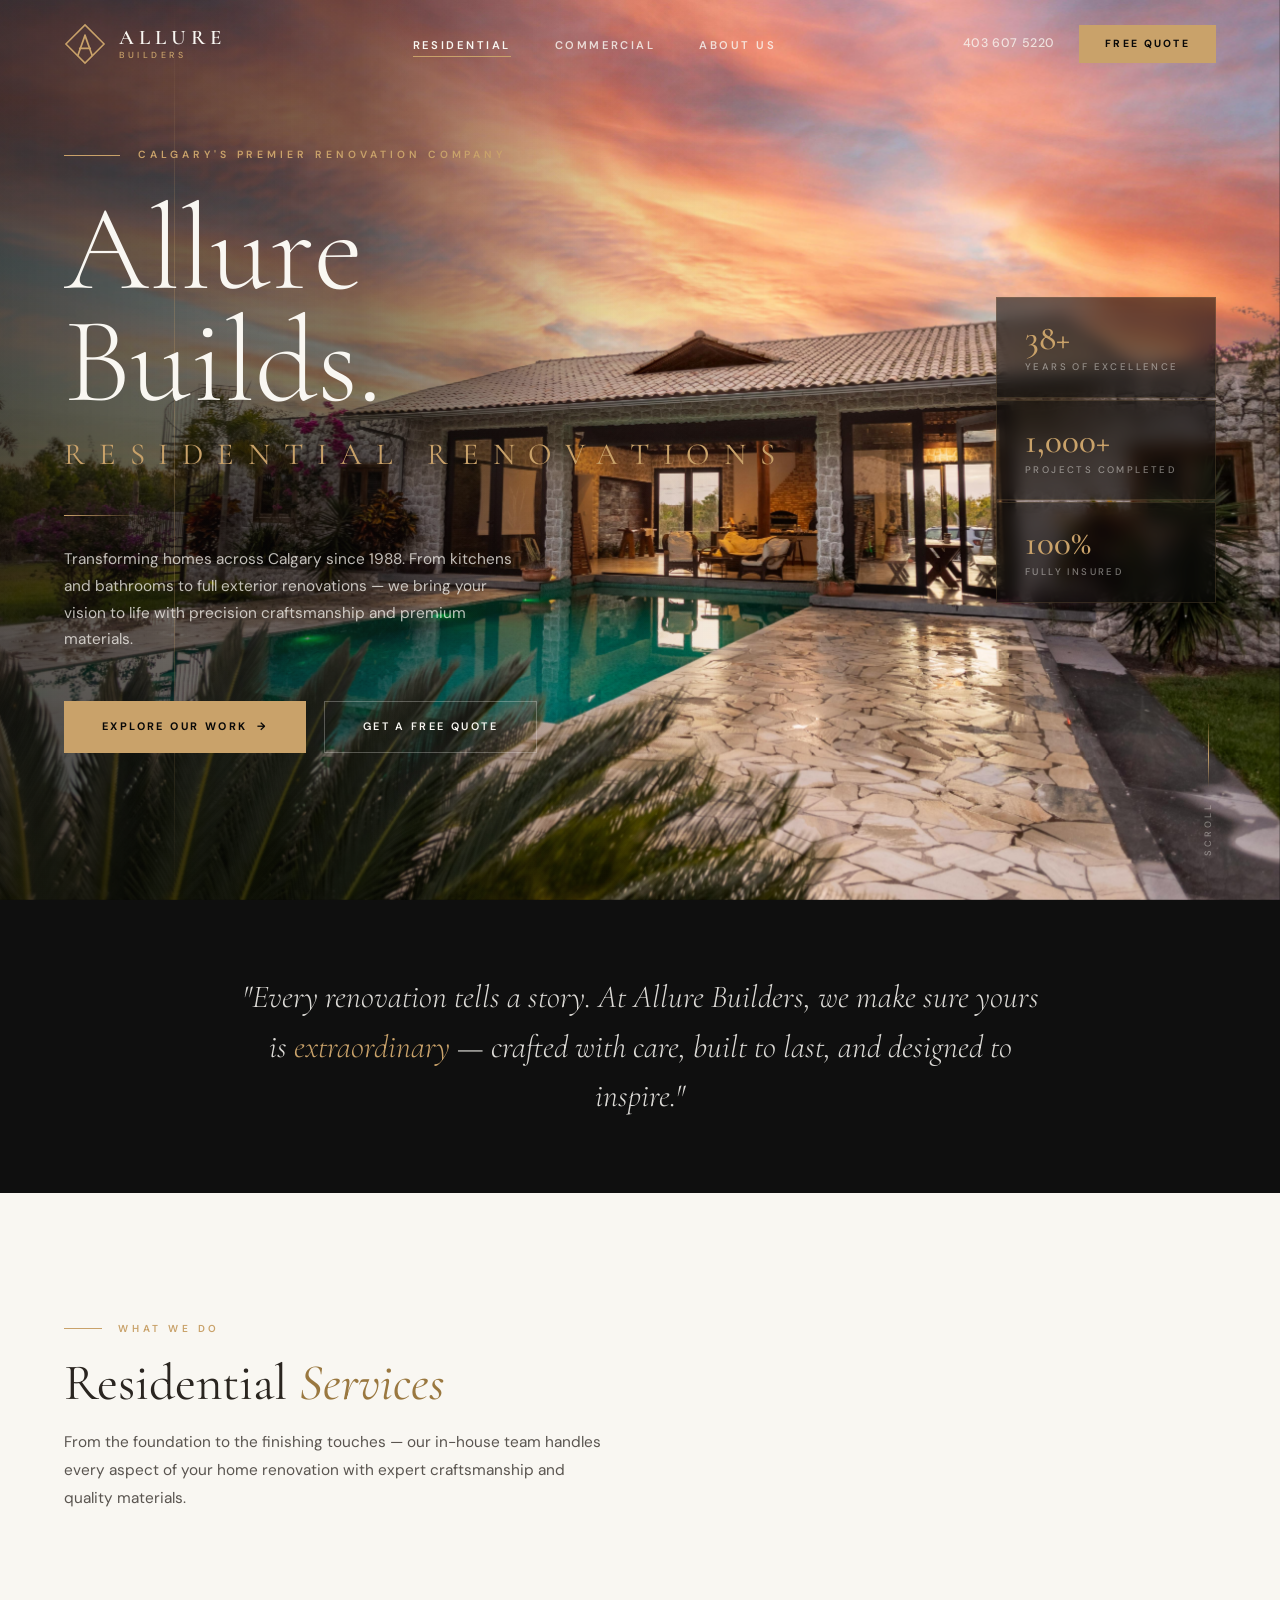
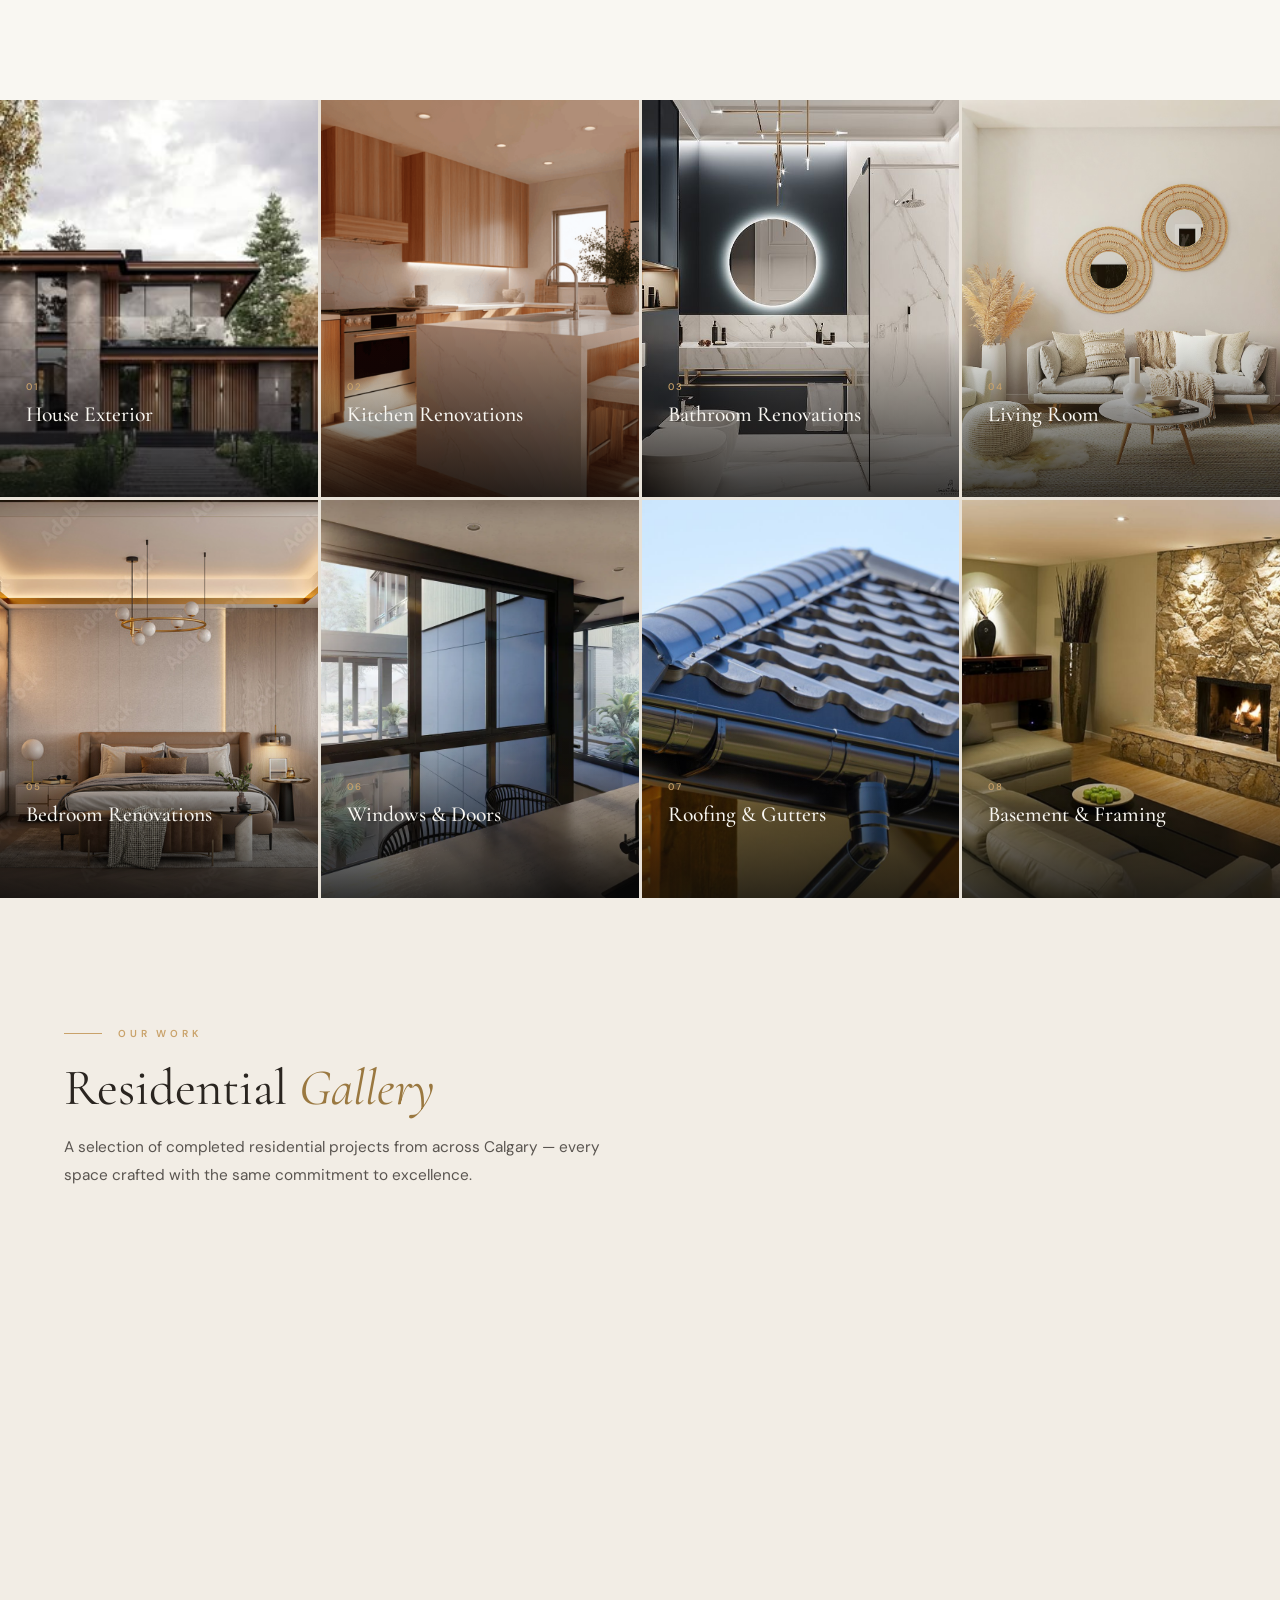
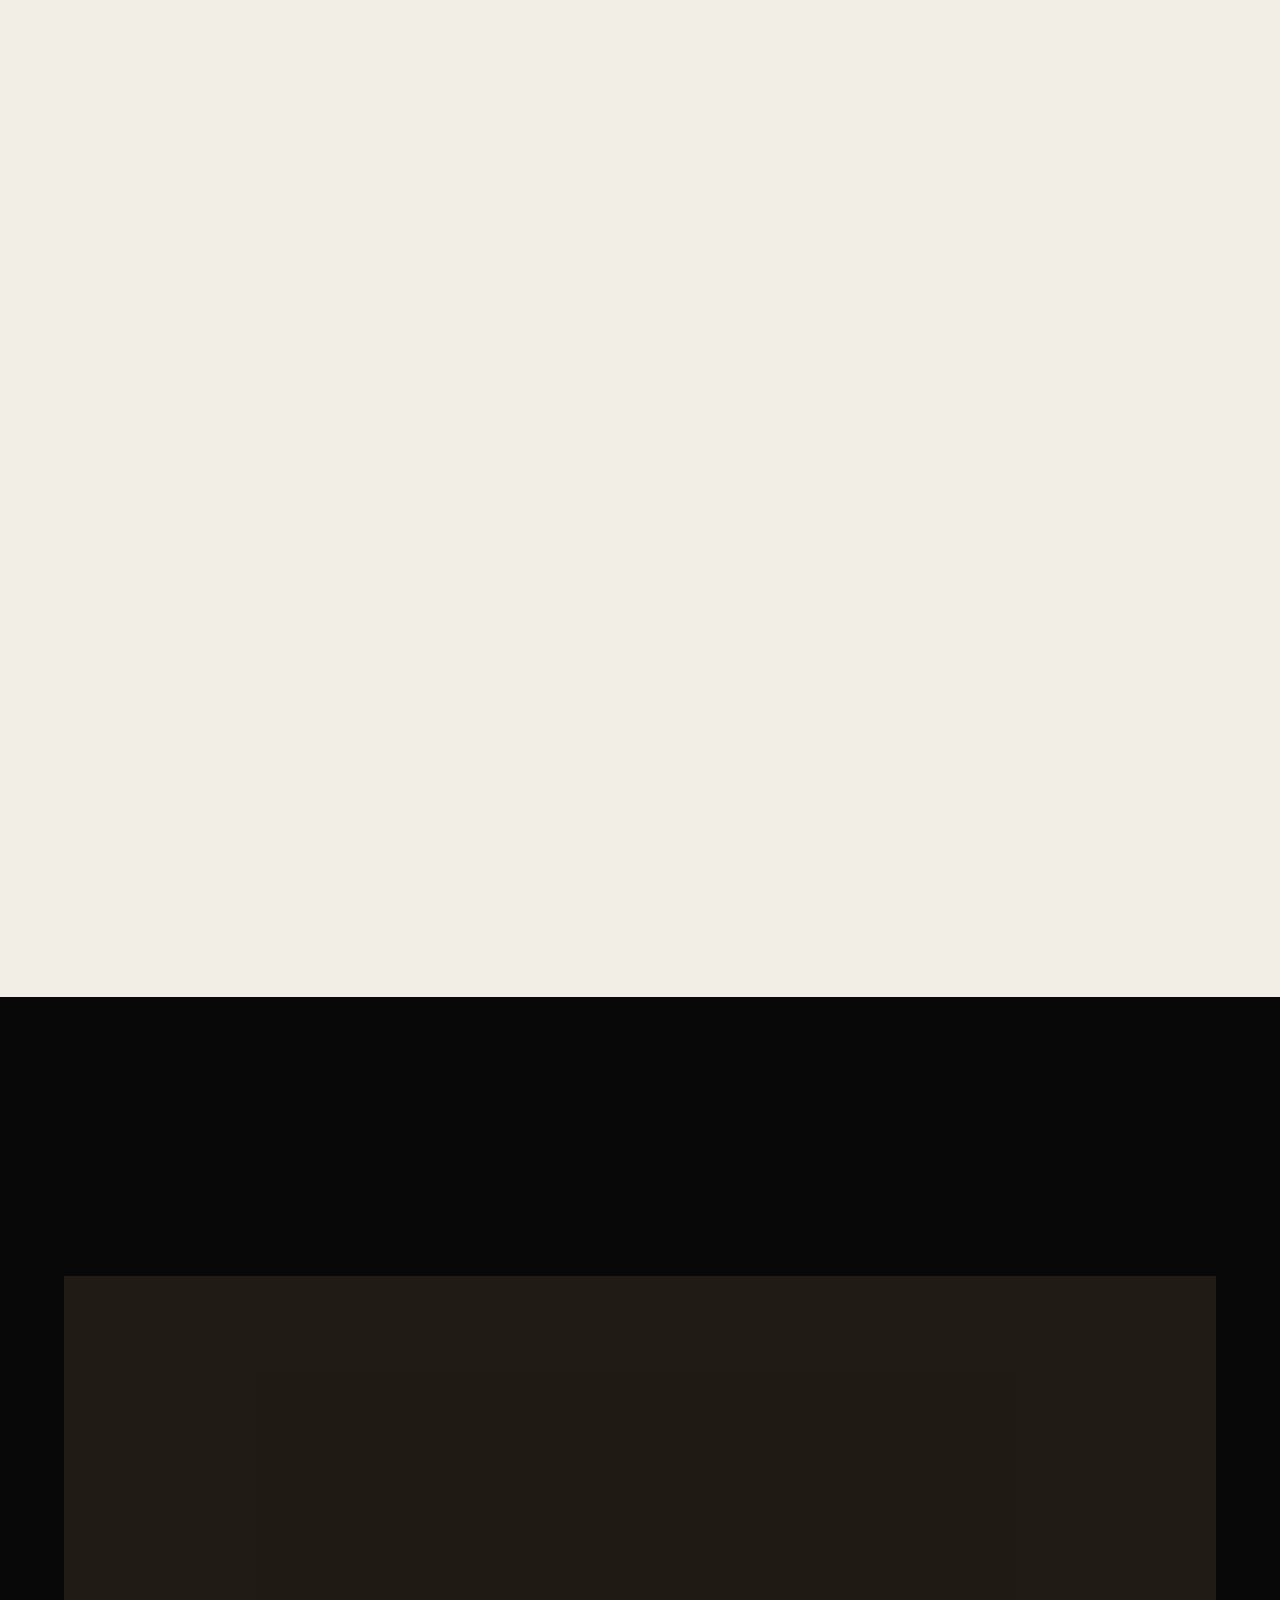
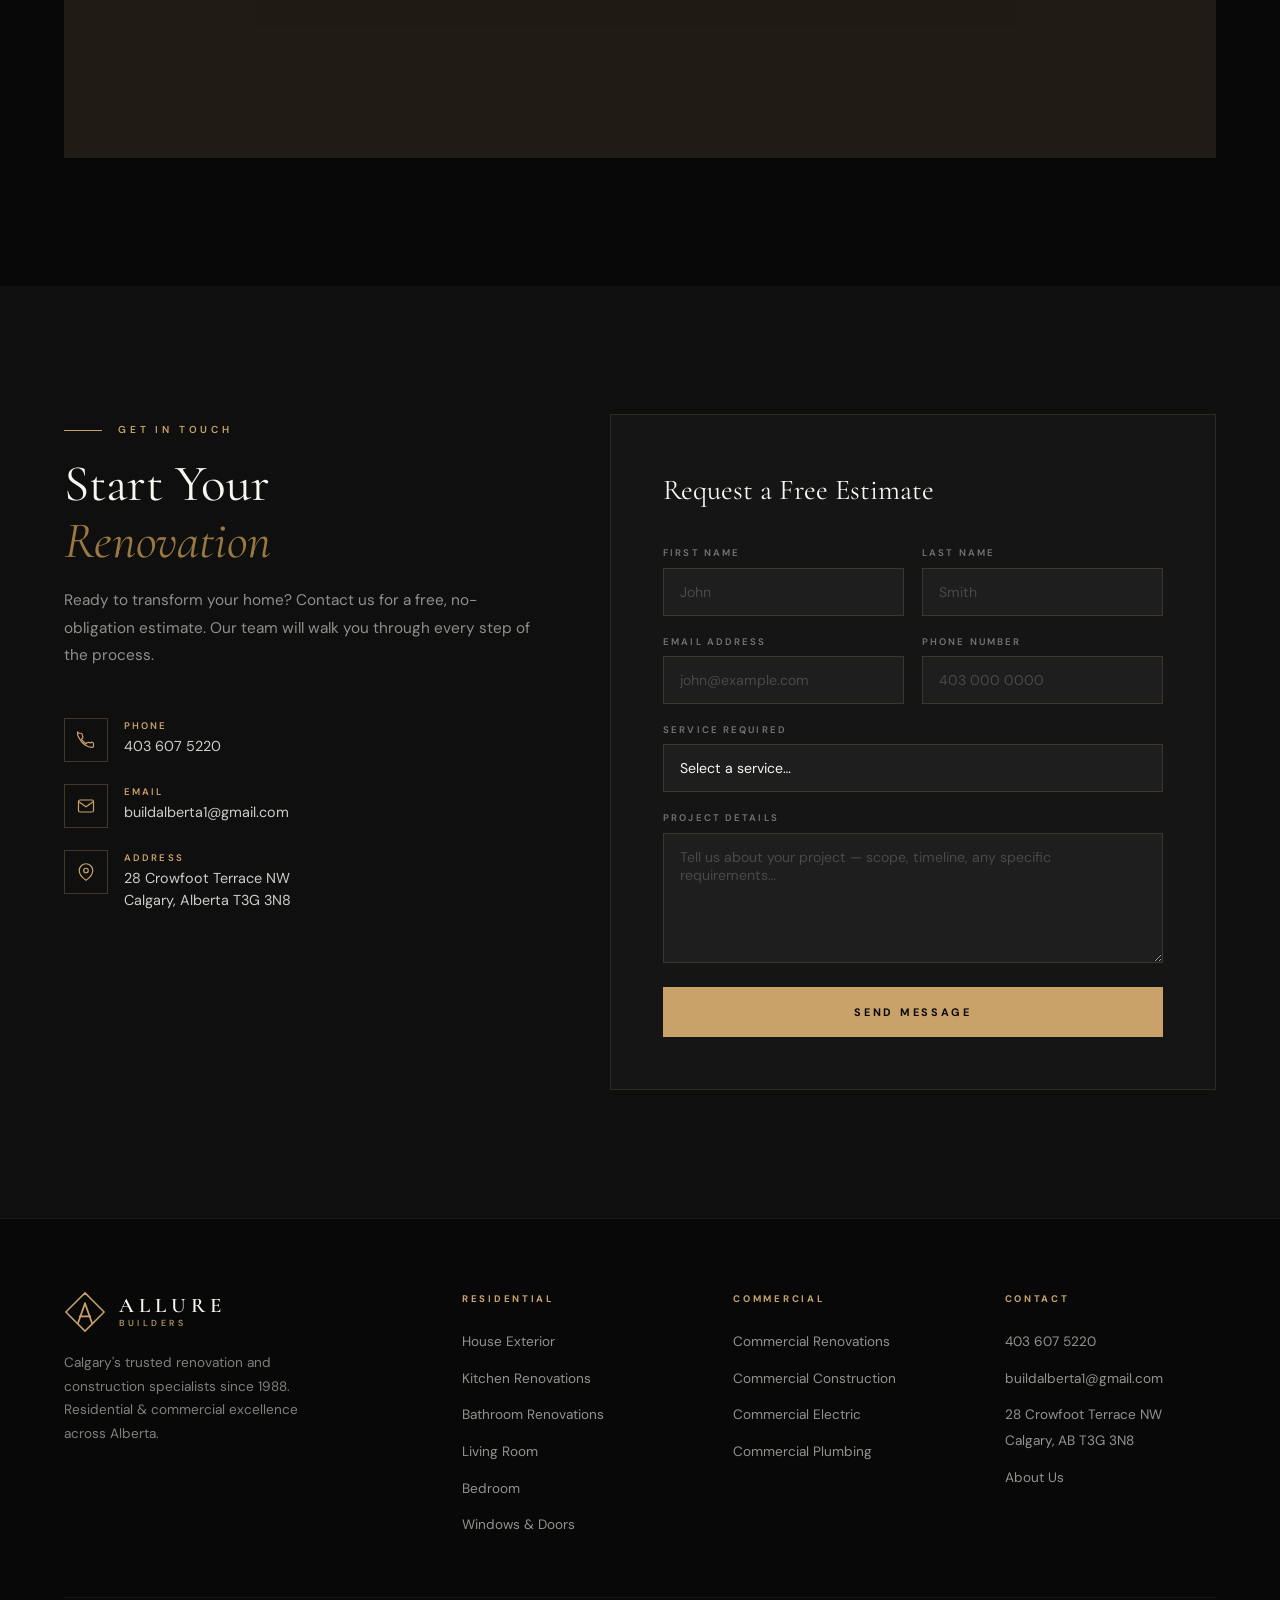
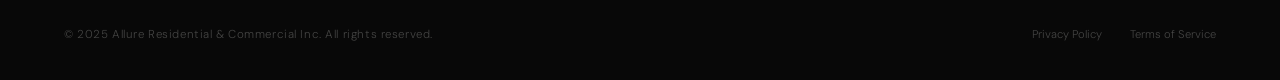
==== index.html @ 768bc6e3 "Initial commit: Allure Builders full website 3-page premium renovation website for Allure Residentia" ====
<!DOCTYPE html>
<html lang="en">
<head>
  <meta charset="UTF-8" />
  <meta name="viewport" content="width=device-width, initial-scale=1.0" />
  <title>Allure Builders | Residential Renovations Calgary</title>
  <meta name="description" content="Calgary's premier residential renovation company. Kitchen, bathroom, bedroom, living room, house exterior, windows, gutters and more. Serving Calgary since 1988." />
  <link rel="stylesheet" href="styles.css" />

  <!--
  ════════════════════════════════════════════════
  IMAGE NAMING GUIDE
  HERO:
    hero-residential.jpg  → residential hero background
  SERVICE CARDS:
    service-exterior.jpg      → House Exterior
    service-kitchen.jpg       → Kitchen Renovations
    service-bathroom.jpg      → Bathroom Renovations
    service-living-room.jpg   → Living Room
    service-bedroom.jpg       → Bedroom
    service-windows.jpg       → Windows & Doors
    service-gutters.jpg       → Roofing & Gutters
    service-basement.jpg      → Basement & Framing
  GALLERY (already in place):
    gallery-1.jpg … gallery-7.jpg
  ════════════════════════════════════════════════
  -->
</head>
<body>

<!-- ── NAVIGATION ─────────────────────────────────── -->
<nav class="nav" id="nav">
  <div class="nav-inner">
    <a href="index.html" class="logo">
      <svg class="logo-icon" viewBox="0 0 44 44" fill="none" xmlns="http://www.w3.org/2000/svg">
        <path d="M22 2L42 22L22 42L2 22Z" stroke="#c9a26a" stroke-width="1.6" fill="none"/>
        <path d="M22 13L29.5 34" stroke="#c9a26a" stroke-width="1.8" stroke-linecap="round" fill="none"/>
        <path d="M22 13L14.5 34" stroke="#c9a26a" stroke-width="1.8" stroke-linecap="round" fill="none"/>
        <path d="M16.5 26.5H27.5" stroke="#c9a26a" stroke-width="1.8" stroke-linecap="round" fill="none"/>
      </svg>
      <div class="logo-text">
        <span class="logo-name">ALLURE</span>
        <span class="logo-sub">Builders</span>
      </div>
    </a>

    <ul class="nav-links">
      <li><a href="index.html" class="active">Residential</a></li>
      <li><a href="commercial.html">Commercial</a></li>
      <li><a href="about.html">About Us</a></li>
    </ul>

    <div class="nav-right">
      <a href="tel:4036075220" class="nav-phone">403 607 5220</a>
      <a href="#contact" class="btn-nav">Free Quote</a>
    </div>

    <button class="nav-toggle" aria-label="Toggle menu">
      <span></span><span></span><span></span>
    </button>
  </div>
</nav>

<!-- Mobile Menu -->
<div class="mobile-menu">
  <a href="index.html">Residential</a>
  <a href="commercial.html">Commercial</a>
  <a href="about.html">About Us</a>
  <a href="#contact">Free Quote</a>
  <p class="mobile-menu-phone">403 607 5220</p>
</div>
<div class="mobile-overlay"></div>

<!-- ── HERO ───────────────────────────────────────── -->
<section class="hero">
  <div class="hero-bg" style="background-image: url('images/hero-residential.jpg');"></div>
  <div class="hero-overlay"></div>
  <div class="hero-line"></div>

  <div class="hero-content">
    <div class="hero-left">
      <div class="hero-eyebrow">
        <span>Calgary's Premier Renovation Company</span>
      </div>

      <h1 class="hero-title">
        <span class="line"><span>Allure</span></span>
        <span class="line"><span>Builds.</span></span>
      </h1>
      <span class="hero-title-builders">Residential Renovations</span>

      <div class="hero-divider"></div>

      <p class="hero-desc">
        Transforming homes across Calgary since 1988. From kitchens and bathrooms to full exterior renovations — we bring your vision to life with precision craftsmanship and premium materials.
      </p>

      <div class="hero-ctas">
        <a href="#services" class="btn-primary btn-arrow">Explore Our Work</a>
        <a href="#contact"  class="btn-ghost">Get a Free Quote</a>
      </div>
    </div>

    <div class="hero-feature">
      <div class="hero-feature-item">
        <div class="hero-feature-num">38+</div>
        <div class="hero-feature-label">Years of Excellence</div>
      </div>
      <div class="hero-feature-item">
        <div class="hero-feature-num">1,000+</div>
        <div class="hero-feature-label">Projects Completed</div>
      </div>
      <div class="hero-feature-item">
        <div class="hero-feature-num">100%</div>
        <div class="hero-feature-label">Fully Insured</div>
      </div>
    </div>
  </div>

  <div class="hero-scroll">
    <div class="scroll-line"></div>
    <span>Scroll</span>
  </div>
</section>

<!-- ── INTRO BANNER ───────────────────────────────── -->
<div class="intro-banner">
  <div class="intro-banner-inner reveal">
    <p>
      "Every renovation tells a story. At Allure Builders, we make sure yours is
      <span>extraordinary</span> — crafted with care, built to last, and designed to inspire."
    </p>
  </div>
</div>

<!-- ── RESIDENTIAL SERVICES ──────────────────────── -->
<section id="services">
  <div class="section-wrap">
    <div class="section-header reveal">
      <div class="section-eyebrow"><span>What We Do</span></div>
      <h2 class="section-title">Residential <em>Services</em></h2>
      <p class="section-subtitle">
        From the foundation to the finishing touches — our in-house team handles every aspect of your home renovation with expert craftsmanship and quality materials.
      </p>
    </div>
  </div>

  <div class="services-grid reveal">

    <!-- House Exterior -->
    <div class="service-card">
      <img src="images/service-exterior.jpg" alt="House Exterior Renovations Calgary" loading="lazy" />
      <div class="service-overlay"></div>
      <div class="service-info">
        <span class="service-num">01</span>
        <h3 class="service-name">House Exterior</h3>
        <p class="service-desc">Complete exterior transformations including facades, cladding, stonework, and architectural detailing that elevate curb appeal.</p>
        <span class="service-learn">Learn More</span>
      </div>
    </div>

    <!-- Kitchen -->
    <div class="service-card">
      <img src="images/service-kitchen.jpg" alt="Kitchen Renovations Calgary" loading="lazy" />
      <div class="service-overlay"></div>
      <div class="service-info">
        <span class="service-num">02</span>
        <h3 class="service-name">Kitchen Renovations</h3>
        <p class="service-desc">Bespoke kitchens featuring premium countertops, custom cabinetry, designer fixtures, and full plumbing and electrical integration.</p>
        <span class="service-learn">Learn More</span>
      </div>
    </div>

    <!-- Bathroom -->
    <div class="service-card">
      <img src="images/service-bathroom.jpg" alt="Bathroom Renovations Calgary" loading="lazy" />
      <div class="service-overlay"></div>
      <div class="service-info">
        <span class="service-num">03</span>
        <h3 class="service-name">Bathroom Renovations</h3>
        <p class="service-desc">Spa-inspired bathrooms with premium tile work, custom vanities, walk-in showers, freestanding tubs, and expert plumbing.</p>
        <span class="service-learn">Learn More</span>
      </div>
    </div>

    <!-- Living Room -->
    <div class="service-card">
      <img src="images/service-living-room.jpg" alt="Living Room Renovations Calgary" loading="lazy" />
      <div class="service-overlay"></div>
      <div class="service-info">
        <span class="service-num">04</span>
        <h3 class="service-name">Living Room</h3>
        <p class="service-desc">Statement living spaces with vaulted ceilings, feature walls, fireplaces, custom millwork, and refined interior finishes.</p>
        <span class="service-learn">Learn More</span>
      </div>
    </div>

    <!-- Bedroom -->
    <div class="service-card">
      <img src="images/service-bedroom.jpg" alt="Bedroom Renovations Calgary" loading="lazy" />
      <div class="service-overlay"></div>
      <div class="service-info">
        <span class="service-num">05</span>
        <h3 class="service-name">Bedroom Renovations</h3>
        <p class="service-desc">Serene bedroom retreats with custom built-ins, feature lighting, cove ceilings, and carefully curated interior design.</p>
        <span class="service-learn">Learn More</span>
      </div>
    </div>

    <!-- Windows & Doors -->
    <div class="service-card">
      <img src="images/service-windows.jpg" alt="Windows and Doors Installation Calgary" loading="lazy" />
      <div class="service-overlay"></div>
      <div class="service-info">
        <span class="service-num">06</span>
        <h3 class="service-name">Windows &amp; Doors</h3>
        <p class="service-desc">Premium window and door installation for energy efficiency, security, and architectural beauty — supply and install included.</p>
        <span class="service-learn">Learn More</span>
      </div>
    </div>

    <!-- Gutters & Roofing -->
    <div class="service-card">
      <img src="images/service-gutters.jpg" alt="Gutters and Roofing Calgary" loading="lazy" />
      <div class="service-overlay"></div>
      <div class="service-info">
        <span class="service-num">07</span>
        <h3 class="service-name">Roofing &amp; Gutters</h3>
        <p class="service-desc">Full roofing systems, custom eavestroughs, and gutter installation that protect your home through Calgary's toughest seasons.</p>
        <span class="service-learn">Learn More</span>
      </div>
    </div>

    <!-- Basement & Construction -->
    <div class="service-card">
      <img src="images/service-basement.jpg" alt="Basement and Construction Calgary" loading="lazy" />
      <div class="service-overlay"></div>
      <div class="service-info">
        <span class="service-num">08</span>
        <h3 class="service-name">Basement &amp; Framing</h3>
        <p class="service-desc">Basement developments, structural remodels, and framing work carried out by experienced tradespeople with full permits and inspections.</p>
        <span class="service-learn">Learn More</span>
      </div>
    </div>

  </div>
</section>

<!-- ── GALLERY ─────────────────────────────────────── -->
<section class="gallery-section" id="gallery">
  <div class="section-wrap">
    <div class="section-header reveal">
      <div class="section-eyebrow"><span>Our Work</span></div>
      <h2 class="section-title">Residential <em>Gallery</em></h2>
      <p class="section-subtitle">
        A selection of completed residential projects from across Calgary — every space crafted with the same commitment to excellence.
      </p>
    </div>
  </div>

  <div style="padding: 0 var(--pad-x) var(--section-pad);">
    <div class="gallery-grid reveal">
      <div class="gallery-item wide">
        <img src="images/gallery-1.jpg" alt="Residential Renovation Calgary" loading="lazy" />
        <div class="gallery-hover"><div class="gallery-zoom">+</div></div>
      </div>
      <div class="gallery-item">
        <img src="images/gallery-2.jpg" alt="Residential Renovation Calgary" loading="lazy" />
        <div class="gallery-hover"><div class="gallery-zoom">+</div></div>
      </div>
      <div class="gallery-item">
        <img src="images/gallery-3.jpg" alt="Residential Renovation Calgary" loading="lazy" />
        <div class="gallery-hover"><div class="gallery-zoom">+</div></div>
      </div>
      <div class="gallery-item">
        <img src="images/gallery-4.jpg" alt="Residential Renovation Calgary" loading="lazy" />
        <div class="gallery-hover"><div class="gallery-zoom">+</div></div>
      </div>
      <div class="gallery-item">
        <img src="images/gallery-5.jpg" alt="Residential Renovation Calgary" loading="lazy" />
        <div class="gallery-hover"><div class="gallery-zoom">+</div></div>
      </div>
      <div class="gallery-item wide">
        <img src="images/gallery-6.jpg" alt="Residential Renovation Calgary" loading="lazy" />
        <div class="gallery-hover"><div class="gallery-zoom">+</div></div>
      </div>
      <div class="gallery-item">
        <img src="images/gallery-7.jpg" alt="Residential Renovation Calgary" loading="lazy" />
        <div class="gallery-hover"><div class="gallery-zoom">+</div></div>
      </div>
    </div>
  </div>
</section>

<!-- ── REVIEWS ─────────────────────────────────────── -->
<section class="reviews-section">
  <div class="reviews-section-inner">
    <div class="section-header reveal" style="text-align:center; max-width:600px; margin:0 auto;">
      <div class="section-eyebrow" style="justify-content:center;"><span>Google Reviews</span></div>
      <h2 class="section-title section-title-white">What Our <em>Clients Say</em></h2>
    </div>
    <div class="reviews-grid">

      <div class="review-card reveal">
        <div class="review-stars">
          <span>★</span><span>★</span><span>★</span><span>★</span><span>★</span>
        </div>
        <p class="review-text">"This review is to express our sincere appreciation to Darren and his team for their exceptional professionalism and commitment during our legal basement renovation project. Darren's attention to detail and the quality of work produced were outstanding. They were thorough in addressing messy issues left by our previous contractor. We are extremely satisfied and look forward to working with them again."</p>
        <div class="review-footer">
          <div class="review-avatar">N</div>
          <div class="review-meta">
            <span class="review-name">Nomso Nnadi</span>
            <span class="review-source">Google Review</span>
          </div>
        </div>
      </div>

      <div class="review-card reveal reveal-delay-1">
        <div class="review-stars">
          <span>★</span><span>★</span><span>★</span><span>★</span><span>★</span>
        </div>
        <p class="review-text">"We recently got our home renovations done by Allure and they did a wonderful job. Our contact Darren was excellent at keeping us informed of the progress and he has great attention to detail. We have received tons of compliments on our renos. Would recommend Allure for high quality work."</p>
        <div class="review-footer">
          <div class="review-avatar">B</div>
          <div class="review-meta">
            <span class="review-name">BVP Garage Doors Inc.</span>
            <span class="review-source">Google Review</span>
          </div>
        </div>
      </div>

      <div class="review-card reveal reveal-delay-2">
        <div class="review-stars">
          <span>★</span><span>★</span><span>★</span><span>★</span><span>★</span>
        </div>
        <p class="review-text">"We're so thrilled with the results that we can't wait to see what they do with our master bathroom! If you want a smooth renovation experience and breathtaking results, look no further than Allure!"</p>
        <div class="review-footer">
          <div class="review-avatar">W</div>
          <div class="review-meta">
            <span class="review-name">Warburton Terry</span>
            <span class="review-source">Google Review</span>
          </div>
        </div>
      </div>

    </div>
  </div>
</section>

<!-- ── CONTACT ─────────────────────────────────────── -->
<section class="contact-section" id="contact">
  <div class="contact-inner">
    <div class="contact-info reveal">
      <div class="section-eyebrow"><span>Get In Touch</span></div>
      <h2 class="section-title section-title-white">Start Your<br><em>Renovation</em></h2>
      <p class="section-subtitle section-subtitle-white">
        Ready to transform your home? Contact us for a free, no-obligation estimate. Our team will walk you through every step of the process.
      </p>
      <div class="contact-details">
        <div class="contact-detail">
          <div class="contact-icon">
            <svg width="18" height="18" viewBox="0 0 24 24" fill="none" stroke="currentColor" stroke-width="1.6"><path d="M22 16.92v3a2 2 0 01-2.18 2 19.79 19.79 0 01-8.63-3.07A19.5 19.5 0 013.07 9.81a19.79 19.79 0 01-3.07-8.67A2 2 0 012 3h3a2 2 0 012 1.72c.127.96.361 1.903.7 2.81a2 2 0 01-.45 2.11L6.09 10.91a16 16 0 006 6l1.27-1.27a2 2 0 012.11-.45c.907.339 1.85.573 2.81.7A2 2 0 0122 16.92z"/></svg>
          </div>
          <div class="contact-detail-text">
            <span class="contact-label">Phone</span>
            <span class="contact-value"><a href="tel:4036075220">403 607 5220</a></span>
          </div>
        </div>
        <div class="contact-detail">
          <div class="contact-icon">
            <svg width="18" height="18" viewBox="0 0 24 24" fill="none" stroke="currentColor" stroke-width="1.6"><path d="M4 4h16c1.1 0 2 .9 2 2v12c0 1.1-.9 2-2 2H4c-1.1 0-2-.9-2-2V6c0-1.1.9-2 2-2z"/><polyline points="22,6 12,13 2,6"/></svg>
          </div>
          <div class="contact-detail-text">
            <span class="contact-label">Email</span>
            <span class="contact-value"><a href="mailto:buildalberta1@gmail.com">buildalberta1@gmail.com</a></span>
          </div>
        </div>
        <div class="contact-detail">
          <div class="contact-icon">
            <svg width="18" height="18" viewBox="0 0 24 24" fill="none" stroke="currentColor" stroke-width="1.6"><path d="M21 10c0 7-9 13-9 13s-9-6-9-13a9 9 0 0118 0z"/><circle cx="12" cy="10" r="3"/></svg>
          </div>
          <div class="contact-detail-text">
            <span class="contact-label">Address</span>
            <span class="contact-value">28 Crowfoot Terrace NW<br>Calgary, Alberta T3G 3N8</span>
          </div>
        </div>
      </div>
    </div>

    <div class="form-wrap reveal reveal-delay-2">
      <div class="form-title">Request a Free Estimate</div>
      <form class="contact-form" novalidate>
        <div class="form-grid">
          <div class="form-group">
            <label for="firstName">First Name</label>
            <input type="text" id="firstName" name="firstName" placeholder="John" required />
          </div>
          <div class="form-group">
            <label for="lastName">Last Name</label>
            <input type="text" id="lastName" name="lastName" placeholder="Smith" required />
          </div>
          <div class="form-group">
            <label for="email">Email Address</label>
            <input type="email" id="email" name="email" placeholder="john@example.com" required />
          </div>
          <div class="form-group">
            <label for="phone">Phone Number</label>
            <input type="tel" id="phone" name="phone" placeholder="403 000 0000" />
          </div>
          <div class="form-group full">
            <label for="service">Service Required</label>
            <select id="service" name="service">
              <option value="" disabled selected>Select a service…</option>
              <option>House Exterior</option>
              <option>Kitchen Renovation</option>
              <option>Bathroom Renovation</option>
              <option>Living Room</option>
              <option>Bedroom Renovation</option>
              <option>Windows &amp; Doors</option>
              <option>Roofing &amp; Gutters</option>
              <option>Basement &amp; Framing</option>
              <option>Other / Multiple Services</option>
            </select>
          </div>
          <div class="form-group full">
            <label for="message">Project Details</label>
            <textarea id="message" name="message" placeholder="Tell us about your project — scope, timeline, any specific requirements…"></textarea>
          </div>
          <div class="form-submit">
            <button type="submit" class="btn-submit">Send Message</button>
          </div>
        </div>
        <div class="form-success">Thank you! We'll be in touch within 24 hours to discuss your project.</div>
      </form>
    </div>
  </div>
</section>

<!-- ── FOOTER ──────────────────────────────────────── -->
<footer class="footer">
  <div class="footer-inner">
    <div class="footer-top">
      <div class="footer-brand">
        <a href="index.html" class="logo">
          <svg class="logo-icon" viewBox="0 0 44 44" fill="none">
            <path d="M22 2L42 22L22 42L2 22Z" stroke="#c9a26a" stroke-width="1.6" fill="none"/>
            <path d="M22 13L29.5 34" stroke="#c9a26a" stroke-width="1.8" stroke-linecap="round"/>
            <path d="M22 13L14.5 34" stroke="#c9a26a" stroke-width="1.8" stroke-linecap="round"/>
            <path d="M16.5 26.5H27.5" stroke="#c9a26a" stroke-width="1.8" stroke-linecap="round"/>
          </svg>
          <div class="logo-text">
            <span class="logo-name">ALLURE</span>
            <span class="logo-sub">Builders</span>
          </div>
        </a>
        <p class="footer-tagline">Calgary's trusted renovation and construction specialists since 1988. Residential &amp; commercial excellence across Alberta.</p>
      </div>

      <div>
        <div class="footer-col-title">Residential</div>
        <ul class="footer-links">
          <li><a href="index.html#services">House Exterior</a></li>
          <li><a href="index.html#services">Kitchen Renovations</a></li>
          <li><a href="index.html#services">Bathroom Renovations</a></li>
          <li><a href="index.html#services">Living Room</a></li>
          <li><a href="index.html#services">Bedroom</a></li>
          <li><a href="index.html#services">Windows &amp; Doors</a></li>
        </ul>
      </div>

      <div>
        <div class="footer-col-title">Commercial</div>
        <ul class="footer-links">
          <li><a href="commercial.html">Commercial Renovations</a></li>
          <li><a href="commercial.html">Commercial Construction</a></li>
          <li><a href="commercial.html">Commercial Electric</a></li>
          <li><a href="commercial.html">Commercial Plumbing</a></li>
        </ul>
      </div>

      <div>
        <div class="footer-col-title">Contact</div>
        <ul class="footer-links">
          <li><a href="tel:4036075220">403 607 5220</a></li>
          <li><a href="mailto:buildalberta1@gmail.com">buildalberta1@gmail.com</a></li>
          <li><a href="#">28 Crowfoot Terrace NW<br>Calgary, AB T3G 3N8</a></li>
          <li><a href="about.html">About Us</a></li>
        </ul>
      </div>
    </div>

    <div class="footer-bottom">
      <p class="footer-copy">&copy; 2025 Allure Residential &amp; Commercial Inc. All rights reserved.</p>
      <div class="footer-legal">
        <a href="#">Privacy Policy</a>
        <a href="#">Terms of Service</a>
      </div>
    </div>
  </div>
</footer>

<!-- ── LIGHTBOX ────────────────────────────────────── -->
<div id="lightbox" class="lightbox">
  <img id="lightboxImg" class="lightbox-img" src="" alt="Gallery image" />
  <button id="lightboxClose" class="lightbox-close">&times;</button>
  <button id="lightboxPrev" class="lightbox-prev">&#8592;</button>
  <button id="lightboxNext" class="lightbox-next">&#8594;</button>
</div>

<script src="script.js"></script>
</body>
</html>
---- styles.css ----
/* ================================================================
   ALLURE BUILDERS — Premium Renovation & Construction
   styles.css
================================================================ */

@import url('https://fonts.googleapis.com/css2?family=Cormorant+Garamond:ital,wght@0,300;0,400;0,500;0,600;0,700;1,300;1,400;1,500;1,600&family=DM+Sans:ital,opsz,wght@0,9..40,300;0,9..40,400;0,9..40,500;0,9..40,600;1,9..40,300&display=swap');

*, *::before, *::after {
  margin: 0;
  padding: 0;
  box-sizing: border-box;
}

:root {
  --black:        #080808;
  --near-black:   #0f0f0f;
  --dark:         #191919;
  --white:        #f9f7f2;
  --off-white:    #f2ede5;
  --cream:        #e8e2d8;
  --gold:         #c9a26a;
  --gold-light:   #e0c499;
  --gold-dark:    #9a7840;
  --gray-100:     #ede8df;
  --gray-200:     #d5cec3;
  --gray-400:     #9a9087;
  --gray-600:     #5a5550;
  --gray-800:     #2a2520;

  --font-display: 'Cormorant Garamond', Georgia, serif;
  --font-body:    'DM Sans', -apple-system, BlinkMacSystemFont, sans-serif;

  --max-width:    1440px;
  --nav-h:        88px;
  --pad-x:        clamp(24px, 5vw, 80px);
  --section-pad:  clamp(80px, 10vw, 140px);
}

html { scroll-behavior: smooth; }

body {
  font-family: var(--font-body);
  background: var(--white);
  color: var(--gray-800);
  line-height: 1.6;
  overflow-x: hidden;
}

img { display: block; max-width: 100%; height: auto; }
a   { color: inherit; text-decoration: none; }
button { font-family: var(--font-body); cursor: pointer; border: none; }

/* ── UTILITY ─────────────────────────────────────── */
.reveal {
  opacity: 0;
  transform: translateY(44px);
  transition: opacity 0.9s cubic-bezier(0.16,1,0.3,1),
              transform 0.9s cubic-bezier(0.16,1,0.3,1);
}
.reveal.visible { opacity: 1; transform: translateY(0); }
.reveal-delay-1 { transition-delay: 0.1s; }
.reveal-delay-2 { transition-delay: 0.2s; }
.reveal-delay-3 { transition-delay: 0.3s; }
.reveal-delay-4 { transition-delay: 0.4s; }

/* ── NAVIGATION ──────────────────────────────────── */
.nav {
  position: fixed;
  inset: 0 0 auto 0;
  z-index: 100;
  height: var(--nav-h);
  display: flex;
  align-items: center;
  padding: 0 var(--pad-x);
  transition: background 0.5s ease, backdrop-filter 0.5s ease, box-shadow 0.5s ease;
}
.nav.scrolled {
  background: rgba(8,8,8,0.94);
  backdrop-filter: blur(16px);
  -webkit-backdrop-filter: blur(16px);
  box-shadow: 0 1px 0 rgba(201,162,106,0.18);
}
.nav-inner {
  width: 100%;
  max-width: var(--max-width);
  margin: 0 auto;
  display: flex;
  align-items: center;
  justify-content: space-between;
}

/* Logo */
.logo {
  display: flex;
  align-items: center;
  gap: 13px;
  text-decoration: none;
  flex-shrink: 0;
}
.logo-icon { width: 42px; height: 42px; }
.logo-text {
  display: flex;
  flex-direction: column;
  gap: 2px;
}
.logo-name {
  font-family: var(--font-display);
  font-size: 1.3rem;
  font-weight: 600;
  letter-spacing: 0.24em;
  color: var(--white);
  line-height: 1;
}
.logo-sub {
  font-size: 0.55rem;
  font-weight: 500;
  letter-spacing: 0.4em;
  color: var(--gold);
  text-transform: uppercase;
  line-height: 1;
}

/* Nav links */
.nav-links {
  display: flex;
  align-items: center;
  gap: 44px;
  list-style: none;
}
.nav-links a {
  font-size: 0.7rem;
  font-weight: 600;
  letter-spacing: 0.22em;
  text-transform: uppercase;
  color: rgba(249,247,242,0.82);
  position: relative;
  transition: color 0.3s;
}
.nav-links a::after {
  content: '';
  position: absolute;
  bottom: -5px;
  left: 0;
  width: 0;
  height: 1px;
  background: var(--gold);
  transition: width 0.35s ease;
}
.nav-links a:hover,
.nav-links a.active { color: var(--white); }
.nav-links a:hover::after,
.nav-links a.active::after { width: 100%; }

.nav-right {
  display: flex;
  align-items: center;
  gap: 24px;
}
.nav-phone {
  font-size: 0.78rem;
  font-weight: 500;
  letter-spacing: 0.05em;
  color: rgba(249,247,242,0.78);
  transition: color 0.3s;
}
.nav-phone:hover { color: var(--gold); }

.btn-nav {
  padding: 11px 26px;
  background: var(--gold);
  color: var(--black);
  font-size: 0.65rem;
  font-weight: 700;
  letter-spacing: 0.22em;
  text-transform: uppercase;
  transition: background 0.3s, transform 0.2s;
  display: inline-block;
}
.btn-nav:hover { background: var(--gold-light); transform: translateY(-1px); }

/* Hamburger */
.nav-toggle {
  display: none;
  flex-direction: column;
  gap: 5px;
  background: none;
  border: none;
  padding: 6px;
  cursor: pointer;
}
.nav-toggle span {
  display: block;
  width: 26px;
  height: 1.5px;
  background: var(--white);
  transition: all 0.35s;
}
.nav-toggle.open span:nth-child(1) { transform: translateY(6.5px) rotate(45deg); }
.nav-toggle.open span:nth-child(2) { opacity: 0; transform: scaleX(0); }
.nav-toggle.open span:nth-child(3) { transform: translateY(-6.5px) rotate(-45deg); }

/* Mobile menu */
.mobile-menu {
  position: fixed;
  top: 0; right: 0;
  width: min(360px, 100vw);
  height: 100vh;
  background: var(--black);
  border-left: 1px solid rgba(201,162,106,0.15);
  z-index: 200;
  transform: translateX(100%);
  transition: transform 0.45s cubic-bezier(0.16,1,0.3,1);
  padding: 110px 48px 48px;
  display: flex;
  flex-direction: column;
  gap: 8px;
}
.mobile-menu.open { transform: translateX(0); }
.mobile-menu a {
  font-family: var(--font-display);
  font-size: 2.4rem;
  font-weight: 300;
  color: var(--white);
  transition: color 0.3s;
  padding: 6px 0;
  border-bottom: 1px solid rgba(201,162,106,0.08);
}
.mobile-menu a:last-child { border-bottom: none; }
.mobile-menu a:hover { color: var(--gold); }
.mobile-menu-phone {
  margin-top: 32px;
  font-size: 0.85rem;
  font-weight: 300;
  color: rgba(249,247,242,0.4);
  letter-spacing: 0.08em;
}
.mobile-overlay {
  position: fixed;
  inset: 0;
  background: rgba(0,0,0,0.65);
  z-index: 190;
  opacity: 0;
  pointer-events: none;
  transition: opacity 0.4s;
}
.mobile-overlay.active { opacity: 1; pointer-events: all; }

/* ── HERO ────────────────────────────────────────── */
.hero {
  position: relative;
  height: 100vh;
  min-height: 720px;
  display: flex;
  align-items: center;
  background: var(--black);
  overflow: hidden;
}
.hero-bg {
  position: absolute;
  inset: 0;
  background-size: cover;
  background-position: center 55%;
  opacity: 1;
  transform: scale(1.0);
  animation: heroZoom 18s ease-out forwards;
}
@keyframes heroZoom {
  from { transform: scale(1.02); }
  to   { transform: scale(1.0);  }
}
.hero-overlay {
  position: absolute;
  inset: 0;
  background: linear-gradient(
    to right,
    rgba(8,8,8,0.68) 0%,
    rgba(8,8,8,0.50) 28%,
    rgba(8,8,8,0.08) 48%,
    rgba(8,8,8,0.0)  60%
  );
}

/* Gold accent vertical line */
.hero-line {
  position: absolute;
  top: 0; left: calc(var(--pad-x) + 110px);
  width: 1px;
  height: 100%;
  background: linear-gradient(to bottom, transparent, rgba(201,162,106,0.25) 30%, rgba(201,162,106,0.25) 70%, transparent);
  pointer-events: none;
}

.hero-content {
  position: relative;
  z-index: 2;
  padding: 0 var(--pad-x);
  max-width: var(--max-width);
  width: 100%;
  margin: 0 auto;
  display: grid;
  grid-template-columns: 1fr auto;
  align-items: center;
  gap: 60px;
}
.hero-left { max-width: 780px; }

.hero-eyebrow {
  display: flex;
  align-items: center;
  gap: 18px;
  margin-bottom: 30px;
  animation: fadeUp 0.8s 0.4s both ease-out;
}
.hero-eyebrow::before {
  content: '';
  display: block;
  width: 56px;
  height: 1px;
  background: var(--gold);
  flex-shrink: 0;
}
.hero-eyebrow span {
  font-size: 0.65rem;
  font-weight: 600;
  letter-spacing: 0.38em;
  text-transform: uppercase;
  color: var(--gold);
}

.hero-title {
  font-family: var(--font-display);
  font-size: clamp(4rem, 9.5vw, 9.5rem);
  font-weight: 300;
  line-height: 0.92;
  color: var(--white);
  margin-bottom: 12px;
}
.hero-title .line { display: block; overflow: hidden; }
.hero-title .line span {
  display: block;
  animation: slideUp 1s cubic-bezier(0.16,1,0.3,1) both;
}
.hero-title .line:nth-child(1) span { animation-delay: 0.45s; }
.hero-title .line:nth-child(2) span { animation-delay: 0.62s; }
.hero-title-builders {
  font-family: var(--font-display);
  font-size: clamp(1.2rem, 2.4vw, 2.4rem);
  font-weight: 400;
  letter-spacing: 0.45em;
  text-transform: uppercase;
  color: var(--gold);
  display: block;
  margin-bottom: 36px;
  animation: fadeUp 0.8s 0.78s both ease-out;
}

.hero-divider {
  width: 80px;
  height: 1px;
  background: linear-gradient(to right, var(--gold), transparent);
  margin-bottom: 30px;
  animation: fadeUp 0.8s 0.88s both ease-out;
}

.hero-desc {
  font-size: clamp(0.9rem, 1.2vw, 1.05rem);
  font-weight: 400;
  color: rgba(249,247,242,0.75);
  max-width: 460px;
  line-height: 1.75;
  margin-bottom: 48px;
  animation: fadeUp 0.8s 0.98s both ease-out;
}

.hero-ctas {
  display: flex;
  gap: 18px;
  flex-wrap: wrap;
  animation: fadeUp 0.8s 1.1s both ease-out;
}

/* Feature box right side */
.hero-feature {
  display: flex;
  flex-direction: column;
  gap: 2px;
  animation: fadeUp 0.8s 1.0s both ease-out;
}
.hero-feature-item {
  padding: 22px 28px;
  border: 1px solid rgba(201,162,106,0.18);
  background: rgba(8,8,8,0.55);
  backdrop-filter: blur(8px);
  min-width: 220px;
}
.hero-feature-num {
  font-family: var(--font-display);
  font-size: 2.2rem;
  font-weight: 500;
  color: var(--gold);
  line-height: 1;
  margin-bottom: 4px;
}
.hero-feature-label {
  font-size: 0.6rem;
  font-weight: 500;
  letter-spacing: 0.25em;
  text-transform: uppercase;
  color: rgba(249,247,242,0.45);
}

/* Scroll indicator */
.hero-scroll {
  position: absolute;
  bottom: 44px;
  right: var(--pad-x);
  display: flex;
  flex-direction: column;
  align-items: center;
  gap: 14px;
  animation: fadeUp 0.8s 1.4s both ease-out;
}
.hero-scroll span {
  font-size: 0.58rem;
  font-weight: 500;
  letter-spacing: 0.32em;
  text-transform: uppercase;
  color: rgba(249,247,242,0.38);
  writing-mode: vertical-lr;
  transform: rotate(180deg);
}
.scroll-line {
  width: 1px;
  height: 64px;
  background: linear-gradient(to top, transparent, var(--gold) 50%, rgba(201,162,106,0.2));
  animation: scrollPulse 2.2s ease-in-out infinite;
}
@keyframes scrollPulse {
  0%, 100% { opacity: 0.4; }
  50%       { opacity: 1; }
}

@keyframes slideUp {
  from { transform: translateY(110%); opacity: 0; }
  to   { transform: translateY(0);    opacity: 1; }
}
@keyframes fadeUp {
  from { transform: translateY(22px); opacity: 0; }
  to   { transform: translateY(0);    opacity: 1; }
}

/* ── BUTTONS ─────────────────────────────────────── */
.btn-primary {
  display: inline-flex;
  align-items: center;
  gap: 10px;
  padding: 16px 38px;
  background: var(--gold);
  color: var(--black);
  font-size: 0.68rem;
  font-weight: 700;
  letter-spacing: 0.22em;
  text-transform: uppercase;
  transition: background 0.3s, transform 0.25s, box-shadow 0.3s;
}
.btn-primary:hover {
  background: var(--gold-light);
  transform: translateY(-2px);
  box-shadow: 0 16px 48px rgba(201,162,106,0.28);
}
.btn-ghost {
  display: inline-flex;
  align-items: center;
  gap: 10px;
  padding: 16px 38px;
  background: transparent;
  color: var(--white);
  font-size: 0.68rem;
  font-weight: 600;
  letter-spacing: 0.22em;
  text-transform: uppercase;
  border: 1px solid rgba(249,247,242,0.28);
  transition: border-color 0.3s, color 0.3s;
}
.btn-ghost:hover { border-color: var(--gold); color: var(--gold); }

.btn-arrow::after { content: '→'; font-size: 1em; }

/* ── SECTION COMMONS ─────────────────────────────── */
.section-wrap {
  padding: var(--section-pad) var(--pad-x);
  max-width: var(--max-width);
  margin: 0 auto;
}
.section-full { padding: var(--section-pad) var(--pad-x); }

.section-eyebrow {
  display: flex;
  align-items: center;
  gap: 16px;
  margin-bottom: 18px;
}
.section-eyebrow::before {
  content: '';
  display: block;
  width: 38px;
  height: 1px;
  background: var(--gold);
  flex-shrink: 0;
}
.section-eyebrow span {
  font-size: 0.63rem;
  font-weight: 600;
  letter-spacing: 0.38em;
  text-transform: uppercase;
  color: var(--gold);
}

.section-title {
  font-family: var(--font-display);
  font-size: clamp(2rem, 4vw, 3.8rem);
  font-weight: 400;
  line-height: 1.1;
  color: var(--gray-800);
  margin-bottom: 18px;
}
.section-title em { font-style: italic; color: var(--gold-dark); }
.section-title-white { color: var(--white); }

.section-subtitle {
  font-size: clamp(0.88rem, 1.2vw, 1rem);
  font-weight: 400;
  color: var(--gray-600);
  max-width: 540px;
  line-height: 1.8;
}
.section-subtitle-white { color: rgba(249,247,242,0.55); }

.section-header { margin-bottom: 60px; }

/* ── SERVICES GRID ───────────────────────────────── */
.services-grid {
  display: grid;
  grid-template-columns: repeat(4, 1fr);
  gap: 3px;
  background: var(--cream);
}

.service-card {
  position: relative;
  aspect-ratio: 4/5;
  overflow: hidden;
  background: var(--dark);
  cursor: pointer;
}
.service-card img {
  width: 100%; height: 100%;
  object-fit: cover;
  object-position: center center;
  transition: transform 0.8s cubic-bezier(0.25,0.46,0.45,0.94), opacity 0.5s;
  opacity: 1;
}
.service-card:hover img { transform: scale(1.09); opacity: 0.82; }
.service-overlay {
  position: absolute;
  inset: 0;
  background: linear-gradient(to top, rgba(8,8,8,0.78) 0%, rgba(8,8,8,0.0) 42%);
  transition: background 0.4s;
}
.service-card:hover .service-overlay {
  background: linear-gradient(to top, rgba(8,8,8,0.88) 0%, rgba(8,8,8,0.25) 65%);
}
.service-info {
  position: absolute;
  bottom: 0; left: 0; right: 0;
  padding: 28px 26px;
}
.service-num {
  display: block;
  font-size: 0.6rem;
  font-weight: 500;
  letter-spacing: 0.22em;
  color: var(--gold);
  margin-bottom: 8px;
}
.service-name {
  font-family: var(--font-display);
  font-size: 1.35rem;
  font-weight: 500;
  color: var(--white);
  line-height: 1.15;
  margin-bottom: 10px;
}
.service-desc {
  font-size: 0.8rem;
  font-weight: 400;
  color: rgba(249,247,242,0.75);
  line-height: 1.6;
  max-height: 0;
  overflow: hidden;
  transition: max-height 0.45s ease, opacity 0.45s;
  opacity: 0;
}
.service-card:hover .service-desc { max-height: 90px; opacity: 1; }
.service-learn {
  display: inline-flex;
  align-items: center;
  gap: 8px;
  margin-top: 14px;
  font-size: 0.62rem;
  font-weight: 600;
  letter-spacing: 0.22em;
  text-transform: uppercase;
  color: var(--gold);
  opacity: 0;
  transform: translateX(-8px);
  transition: opacity 0.4s, transform 0.4s;
}
.service-card:hover .service-learn { opacity: 1; transform: translateX(0); }
.service-learn::after { content: '→'; }

/* Services 2-col layout for commercial */
.services-grid-2 {
  display: grid;
  grid-template-columns: repeat(2, 1fr);
  gap: 3px;
  background: var(--cream);
}
.services-grid-2 .service-card { aspect-ratio: 16/10; }

/* ── INTRO BANNER ────────────────────────────────── */
.intro-banner {
  background: var(--near-black);
  padding: 72px var(--pad-x);
  text-align: center;
}
.intro-banner-inner {
  max-width: 820px;
  margin: 0 auto;
}
.intro-banner p {
  font-family: var(--font-display);
  font-size: clamp(1.35rem, 2.5vw, 2.2rem);
  font-weight: 300;
  font-style: italic;
  color: rgba(249,247,242,0.88);
  line-height: 1.55;
}
.intro-banner span { color: var(--gold); }

/* ── GALLERY ─────────────────────────────────────── */
.gallery-section { background: var(--off-white); }

.gallery-grid {
  display: grid;
  grid-template-columns: repeat(3, 1fr);
  grid-auto-rows: 360px;
  gap: 6px;
}
.gallery-item {
  position: relative;
  overflow: hidden;
  cursor: pointer;
}
.gallery-item.wide  { grid-column: span 2; }
.gallery-item.tall  { grid-row: span 2; }
.gallery-item img {
  width: 100%; height: 100%;
  object-fit: cover;
  object-position: center center;
  transition: transform 0.7s cubic-bezier(0.25,0.46,0.45,0.94);
}
.gallery-item:hover img { transform: scale(1.06); }
.gallery-hover {
  position: absolute;
  inset: 0;
  background: rgba(8,8,8,0);
  display: flex;
  align-items: center;
  justify-content: center;
  transition: background 0.4s;
}
.gallery-item:hover .gallery-hover { background: rgba(8,8,8,0.38); }
.gallery-zoom {
  width: 52px; height: 52px;
  border: 1px solid rgba(249,247,242,0.7);
  display: flex;
  align-items: center;
  justify-content: center;
  color: var(--white);
  font-size: 1.4rem;
  opacity: 0;
  transform: scale(0.75);
  transition: opacity 0.4s, transform 0.4s;
}
.gallery-item:hover .gallery-zoom { opacity: 1; transform: scale(1); }

/* ── LIGHTBOX ────────────────────────────────────── */
.lightbox {
  position: fixed;
  inset: 0;
  background: rgba(0,0,0,0.96);
  z-index: 1000;
  display: flex;
  align-items: center;
  justify-content: center;
  opacity: 0;
  pointer-events: none;
  transition: opacity 0.35s;
}
.lightbox.active { opacity: 1; pointer-events: all; }
.lightbox-img {
  max-width: 90vw;
  max-height: 86vh;
  object-fit: contain;
  box-shadow: 0 0 80px rgba(0,0,0,0.8);
}
.lightbox-close {
  position: absolute;
  top: 28px; right: 36px;
  width: 46px; height: 46px;
  border: 1px solid rgba(201,162,106,0.4);
  background: transparent;
  color: var(--white);
  font-size: 1.1rem;
  display: flex;
  align-items: center;
  justify-content: center;
  cursor: pointer;
  transition: border-color 0.3s, color 0.3s;
}
.lightbox-close:hover { border-color: var(--gold); color: var(--gold); }
.lightbox-prev,
.lightbox-next {
  position: absolute;
  top: 50%;
  transform: translateY(-50%);
  width: 52px; height: 52px;
  border: 1px solid rgba(201,162,106,0.25);
  background: rgba(8,8,8,0.5);
  color: var(--white);
  font-size: 1.2rem;
  display: flex;
  align-items: center;
  justify-content: center;
  cursor: pointer;
  transition: all 0.3s;
}
.lightbox-prev { left: 24px; }
.lightbox-next { right: 24px; }
.lightbox-prev:hover,
.lightbox-next:hover { border-color: var(--gold); color: var(--gold); }

/* ── REVIEWS ─────────────────────────────────────── */
.reviews-section {
  background: var(--black);
  padding: var(--section-pad) var(--pad-x);
}
.reviews-section-inner {
  max-width: var(--max-width);
  margin: 0 auto;
}
.reviews-grid {
  display: grid;
  grid-template-columns: repeat(3, 1fr);
  gap: 2px;
  background: rgba(201,162,106,0.12);
  margin-top: 60px;
}
.review-card {
  background: #111111;
  padding: 44px 38px;
  display: flex;
  flex-direction: column;
  gap: 0;
  position: relative;
}
.review-card::before {
  content: '\201C';
  font-family: var(--font-display);
  font-size: 5.5rem;
  line-height: 1;
  color: var(--gold);
  opacity: 0.25;
  position: absolute;
  top: 24px;
  right: 32px;
  pointer-events: none;
}
.review-stars {
  display: flex;
  gap: 3px;
  margin-bottom: 22px;
}
.review-stars span {
  color: var(--gold);
  font-size: 1rem;
}
.review-text {
  font-size: 0.88rem;
  font-weight: 400;
  color: rgba(249,247,242,0.68);
  line-height: 1.82;
  font-style: italic;
  flex: 1;
  margin-bottom: 30px;
}
.review-footer {
  border-top: 1px solid rgba(201,162,106,0.18);
  padding-top: 20px;
  display: flex;
  align-items: center;
  gap: 14px;
}
.review-avatar {
  width: 40px;
  height: 40px;
  border-radius: 50%;
  background: var(--gold);
  display: flex;
  align-items: center;
  justify-content: center;
  font-family: var(--font-display);
  font-size: 1.1rem;
  font-weight: 600;
  color: var(--black);
  flex-shrink: 0;
}
.review-meta { display: flex; flex-direction: column; gap: 3px; }
.review-name {
  font-family: var(--font-display);
  font-size: 1.05rem;
  font-weight: 500;
  color: var(--white);
  line-height: 1;
}
.review-source {
  font-size: 0.58rem;
  font-weight: 600;
  letter-spacing: 0.22em;
  text-transform: uppercase;
  color: var(--gold);
}

@media (max-width: 900px) {
  .reviews-grid { grid-template-columns: 1fr; }
}

/* ── CONTACT ─────────────────────────────────────── */
.contact-section {
  background: var(--near-black);
  padding: var(--section-pad) var(--pad-x);
}
.contact-inner {
  max-width: var(--max-width);
  margin: 0 auto;
  display: grid;
  grid-template-columns: 1fr 1.3fr;
  gap: 80px;
  align-items: start;
}
.contact-info { padding-top: 8px; }
.contact-details {
  margin-top: 48px;
  display: flex;
  flex-direction: column;
  gap: 22px;
}
.contact-detail {
  display: flex;
  align-items: flex-start;
  gap: 16px;
}
.contact-icon {
  width: 44px; height: 44px;
  border: 1px solid rgba(201,162,106,0.28);
  display: flex;
  align-items: center;
  justify-content: center;
  color: var(--gold);
  flex-shrink: 0;
  font-size: 1rem;
}
.contact-detail-text { display: flex; flex-direction: column; gap: 3px; }
.contact-label {
  font-size: 0.6rem;
  font-weight: 600;
  letter-spacing: 0.22em;
  text-transform: uppercase;
  color: var(--gold);
}
.contact-value {
  font-size: 0.9rem;
  font-weight: 400;
  color: rgba(249,247,242,0.82);
  line-height: 1.5;
}
.contact-value a { transition: color 0.3s; }
.contact-value a:hover { color: var(--gold); }

/* Form */
.form-wrap {
  background: rgba(255,255,255,0.025);
  border: 1px solid rgba(201,162,106,0.14);
  padding: 52px;
}
.form-title {
  font-family: var(--font-display);
  font-size: 1.8rem;
  font-weight: 400;
  color: var(--white);
  margin-bottom: 32px;
}
.form-grid {
  display: grid;
  grid-template-columns: 1fr 1fr;
  gap: 18px;
}
.form-group { display: flex; flex-direction: column; gap: 7px; }
.form-group.full { grid-column: span 2; }
.form-group label {
  font-size: 0.6rem;
  font-weight: 600;
  letter-spacing: 0.22em;
  text-transform: uppercase;
  color: rgba(249,247,242,0.42);
}
.form-group input,
.form-group select,
.form-group textarea {
  background: rgba(255,255,255,0.04);
  border: 1px solid rgba(201,162,106,0.18);
  padding: 14px 16px;
  font-family: var(--font-body);
  font-size: 0.88rem;
  font-weight: 400;
  color: var(--white);
  outline: none;
  width: 100%;
  transition: border-color 0.3s;
}
.form-group input:focus,
.form-group select:focus,
.form-group textarea:focus { border-color: var(--gold); }
.form-group input::placeholder,
.form-group textarea::placeholder { color: rgba(249,247,242,0.2); }
.form-group select { appearance: none; cursor: pointer; }
.form-group select option { background: var(--dark); }
.form-group textarea { resize: vertical; min-height: 130px; }
.form-submit { grid-column: span 2; margin-top: 6px; }

.btn-submit {
  width: 100%;
  padding: 18px;
  background: var(--gold);
  color: var(--black);
  font-size: 0.68rem;
  font-weight: 700;
  letter-spacing: 0.25em;
  text-transform: uppercase;
  border: none;
  cursor: pointer;
  transition: background 0.3s, transform 0.25s, box-shadow 0.3s;
}
.btn-submit:hover {
  background: var(--gold-light);
  transform: translateY(-2px);
  box-shadow: 0 12px 40px rgba(201,162,106,0.22);
}

.form-success {
  display: none;
  padding: 18px;
  background: rgba(201,162,106,0.1);
  border: 1px solid rgba(201,162,106,0.4);
  color: var(--gold-light);
  font-size: 0.85rem;
  font-weight: 300;
  text-align: center;
  margin-top: 16px;
}

/* ── ABOUT PAGE ──────────────────────────────────── */
.about-hero .hero-bg { background-position: center 55%; }

.about-intro { background: var(--off-white); }
.about-intro-inner {
  max-width: var(--max-width);
  margin: 0 auto;
  display: grid;
  grid-template-columns: 1fr 1fr;
  gap: 90px;
  align-items: center;
}
.about-img-wrap { position: relative; }
.about-img-wrap img {
  width: 100%;
  aspect-ratio: 4/5;
  object-fit: cover;
  display: block;
}
.about-badge {
  position: absolute;
  bottom: -28px;
  right: -28px;
  width: 148px; height: 148px;
  background: var(--gold);
  display: flex;
  flex-direction: column;
  align-items: center;
  justify-content: center;
  gap: 4px;
}
.about-badge .badge-num {
  font-family: var(--font-display);
  font-size: 2.8rem;
  font-weight: 600;
  color: var(--black);
  line-height: 1;
}
.about-badge .badge-text {
  font-size: 0.55rem;
  font-weight: 700;
  letter-spacing: 0.14em;
  text-transform: uppercase;
  color: var(--black);
  text-align: center;
}
.about-text .section-title { margin-bottom: 24px; }
.about-body {
  font-size: 0.95rem;
  font-weight: 400;
  color: var(--gray-600);
  line-height: 1.88;
  margin-bottom: 22px;
}

/* Values strip */
.values-strip {
  background: var(--black);
  padding: 80px var(--pad-x);
}
.values-inner {
  max-width: var(--max-width);
  margin: 0 auto;
  display: grid;
  grid-template-columns: repeat(4, 1fr);
  gap: 1px;
  background: rgba(201,162,106,0.12);
}
.value-item {
  background: var(--black);
  padding: 44px 36px;
  display: flex;
  flex-direction: column;
  gap: 14px;
}
.value-icon {
  font-size: 1.5rem;
  color: var(--gold);
}
.value-title {
  font-family: var(--font-display);
  font-size: 1.4rem;
  font-weight: 500;
  color: var(--white);
  line-height: 1.2;
}
.value-body {
  font-size: 0.82rem;
  font-weight: 400;
  color: rgba(249,247,242,0.62);
  line-height: 1.7;
}

/* Stats */
.stats-section {
  background: var(--gold);
  padding: 64px var(--pad-x);
}
.stats-inner {
  max-width: var(--max-width);
  margin: 0 auto;
  display: grid;
  grid-template-columns: repeat(4, 1fr);
  gap: 1px;
  background: rgba(0,0,0,0.1);
}
.stat-box {
  background: var(--gold);
  padding: 32px 40px;
  display: flex;
  flex-direction: column;
  gap: 6px;
}
.stat-num {
  font-family: var(--font-display);
  font-size: 3.2rem;
  font-weight: 600;
  color: var(--black);
  line-height: 1;
}
.stat-label {
  font-size: 0.65rem;
  font-weight: 600;
  letter-spacing: 0.22em;
  text-transform: uppercase;
  color: rgba(8,8,8,0.6);
}

/* ── FOOTER ──────────────────────────────────────── */
.footer {
  background: var(--black);
  padding: 72px var(--pad-x) 36px;
  border-top: 1px solid rgba(201,162,106,0.1);
}
.footer-inner { max-width: var(--max-width); margin: 0 auto; }
.footer-top {
  display: grid;
  grid-template-columns: 1.6fr 1fr 1fr 1fr;
  gap: 60px;
  margin-bottom: 60px;
}
.footer-tagline {
  margin-top: 18px;
  font-size: 0.85rem;
  font-weight: 400;
  color: rgba(249,247,242,0.50);
  line-height: 1.75;
  max-width: 260px;
}
.footer-col-title {
  font-size: 0.6rem;
  font-weight: 700;
  letter-spacing: 0.28em;
  text-transform: uppercase;
  color: var(--gold);
  margin-bottom: 22px;
}
.footer-links {
  list-style: none;
  display: flex;
  flex-direction: column;
  gap: 11px;
}
.footer-links a {
  font-size: 0.85rem;
  font-weight: 400;
  color: rgba(249,247,242,0.58);
  transition: color 0.3s;
}
.footer-links a:hover { color: var(--gold); }
.footer-bottom {
  border-top: 1px solid rgba(201,162,106,0.08);
  padding-top: 28px;
  display: flex;
  justify-content: space-between;
  align-items: center;
  flex-wrap: wrap;
  gap: 12px;
}
.footer-copy {
  font-size: 0.72rem;
  font-weight: 300;
  color: rgba(249,247,242,0.25);
  letter-spacing: 0.05em;
}
.footer-legal { display: flex; gap: 28px; }
.footer-legal a {
  font-size: 0.7rem;
  font-weight: 300;
  color: rgba(249,247,242,0.25);
  transition: color 0.3s;
}
.footer-legal a:hover { color: var(--gold); }

/* ── COMMERCIAL HERO ─────────────────────────────── */
.hero-commercial .hero-bg { background-position: 35% 50%; }

/* ── RESPONSIVE ──────────────────────────────────── */
@media (max-width: 1200px) {
  .services-grid { grid-template-columns: repeat(2, 1fr); }
  .hero-feature { display: none; }
  .footer-top { grid-template-columns: 1fr 1fr; gap: 40px; }
  .stats-inner, .values-inner { grid-template-columns: 1fr 1fr; }
}

@media (max-width: 900px) {
  .nav-links, .nav-phone, .btn-nav { display: none; }
  .nav-toggle { display: flex; }
  .about-intro-inner,
  .contact-inner { grid-template-columns: 1fr; gap: 48px; }
  .gallery-grid { grid-template-columns: 1fr 1fr; grid-auto-rows: 300px; }
  .gallery-item.wide { grid-column: span 1; }
  .gallery-item.tall { grid-row: span 1; }
  .services-grid-2 { grid-template-columns: 1fr; }
  .about-badge { display: none; }
}

@media (max-width: 640px) {
  .services-grid { grid-template-columns: 1fr; }
  .form-grid { grid-template-columns: 1fr; }
  .form-group.full { grid-column: span 1; }
  .form-submit { grid-column: span 1; }
  .hero-ctas { flex-direction: column; align-items: flex-start; }
  .footer-top { grid-template-columns: 1fr; gap: 32px; }
  .stats-inner, .values-inner { grid-template-columns: 1fr; }
  .form-wrap { padding: 28px 20px; }
  .gallery-grid { grid-template-columns: 1fr; grid-auto-rows: 280px; }
  .hero-scroll { display: none; }
}
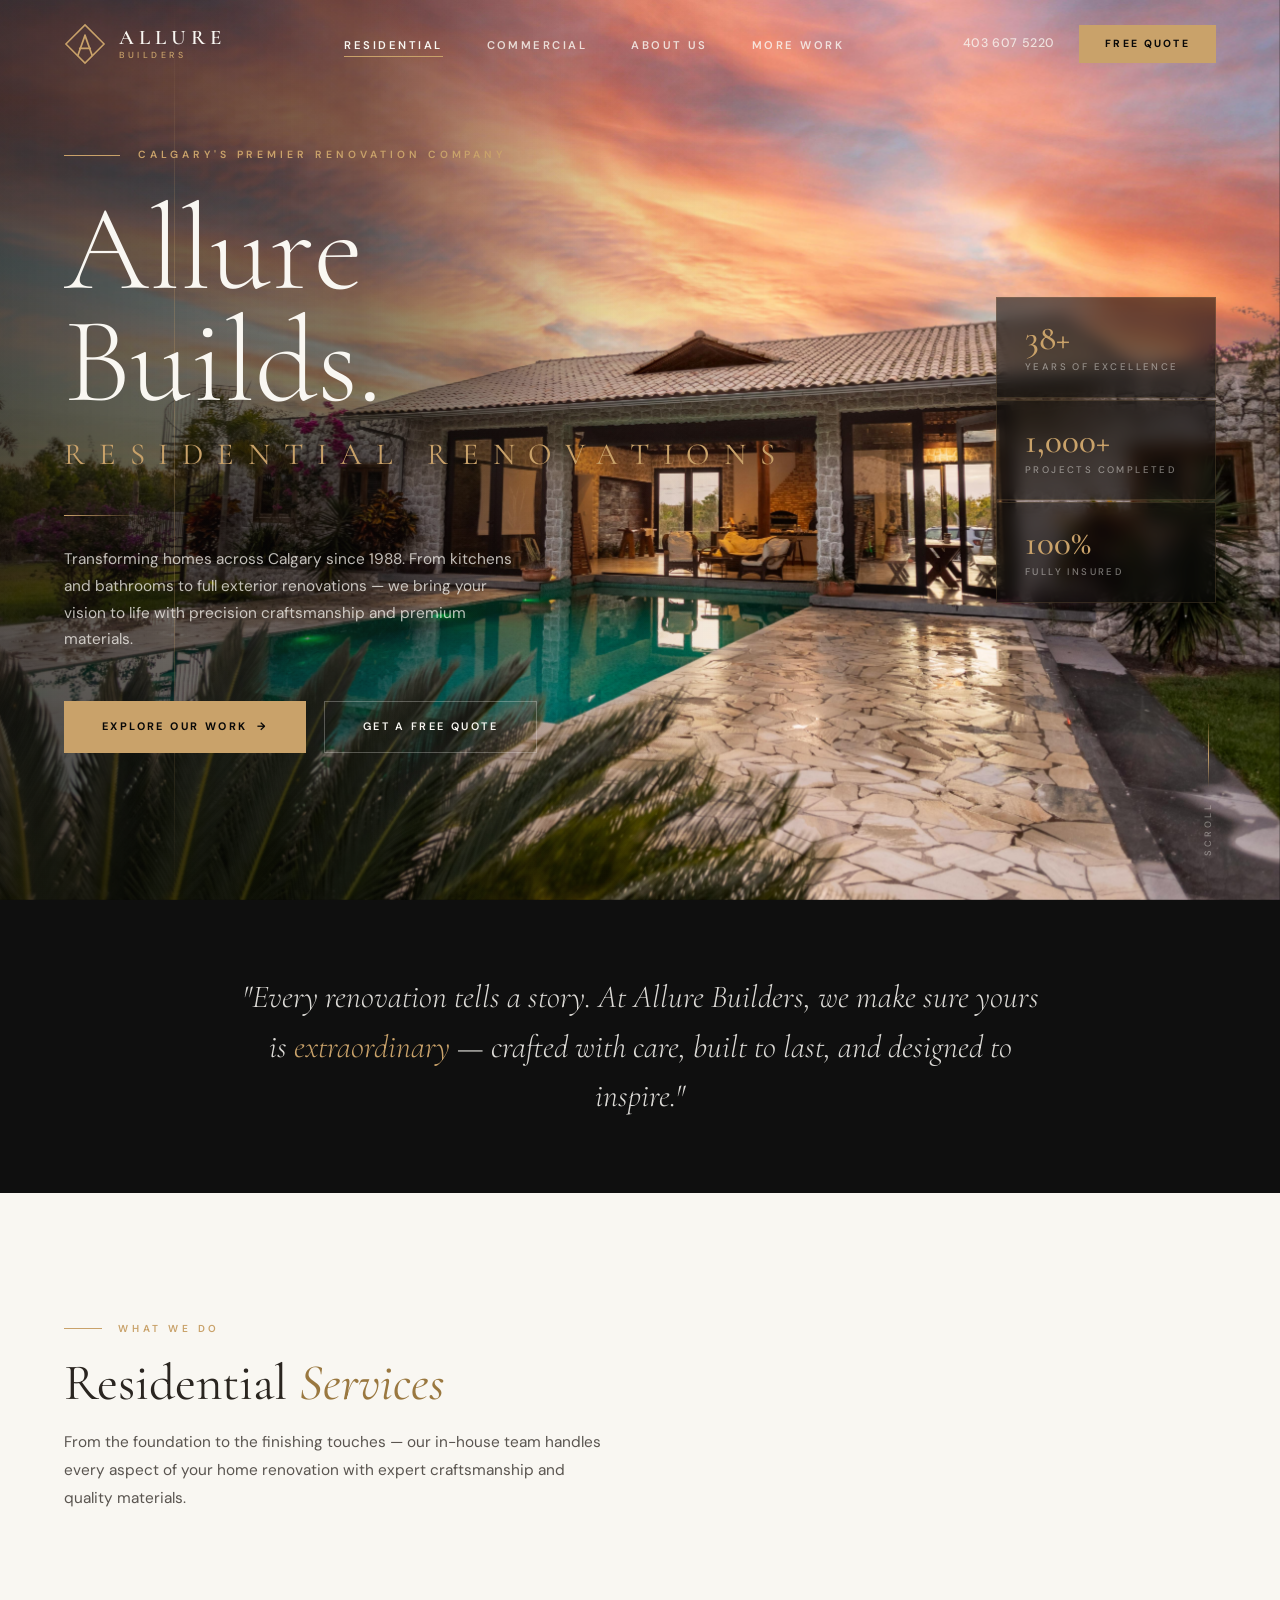
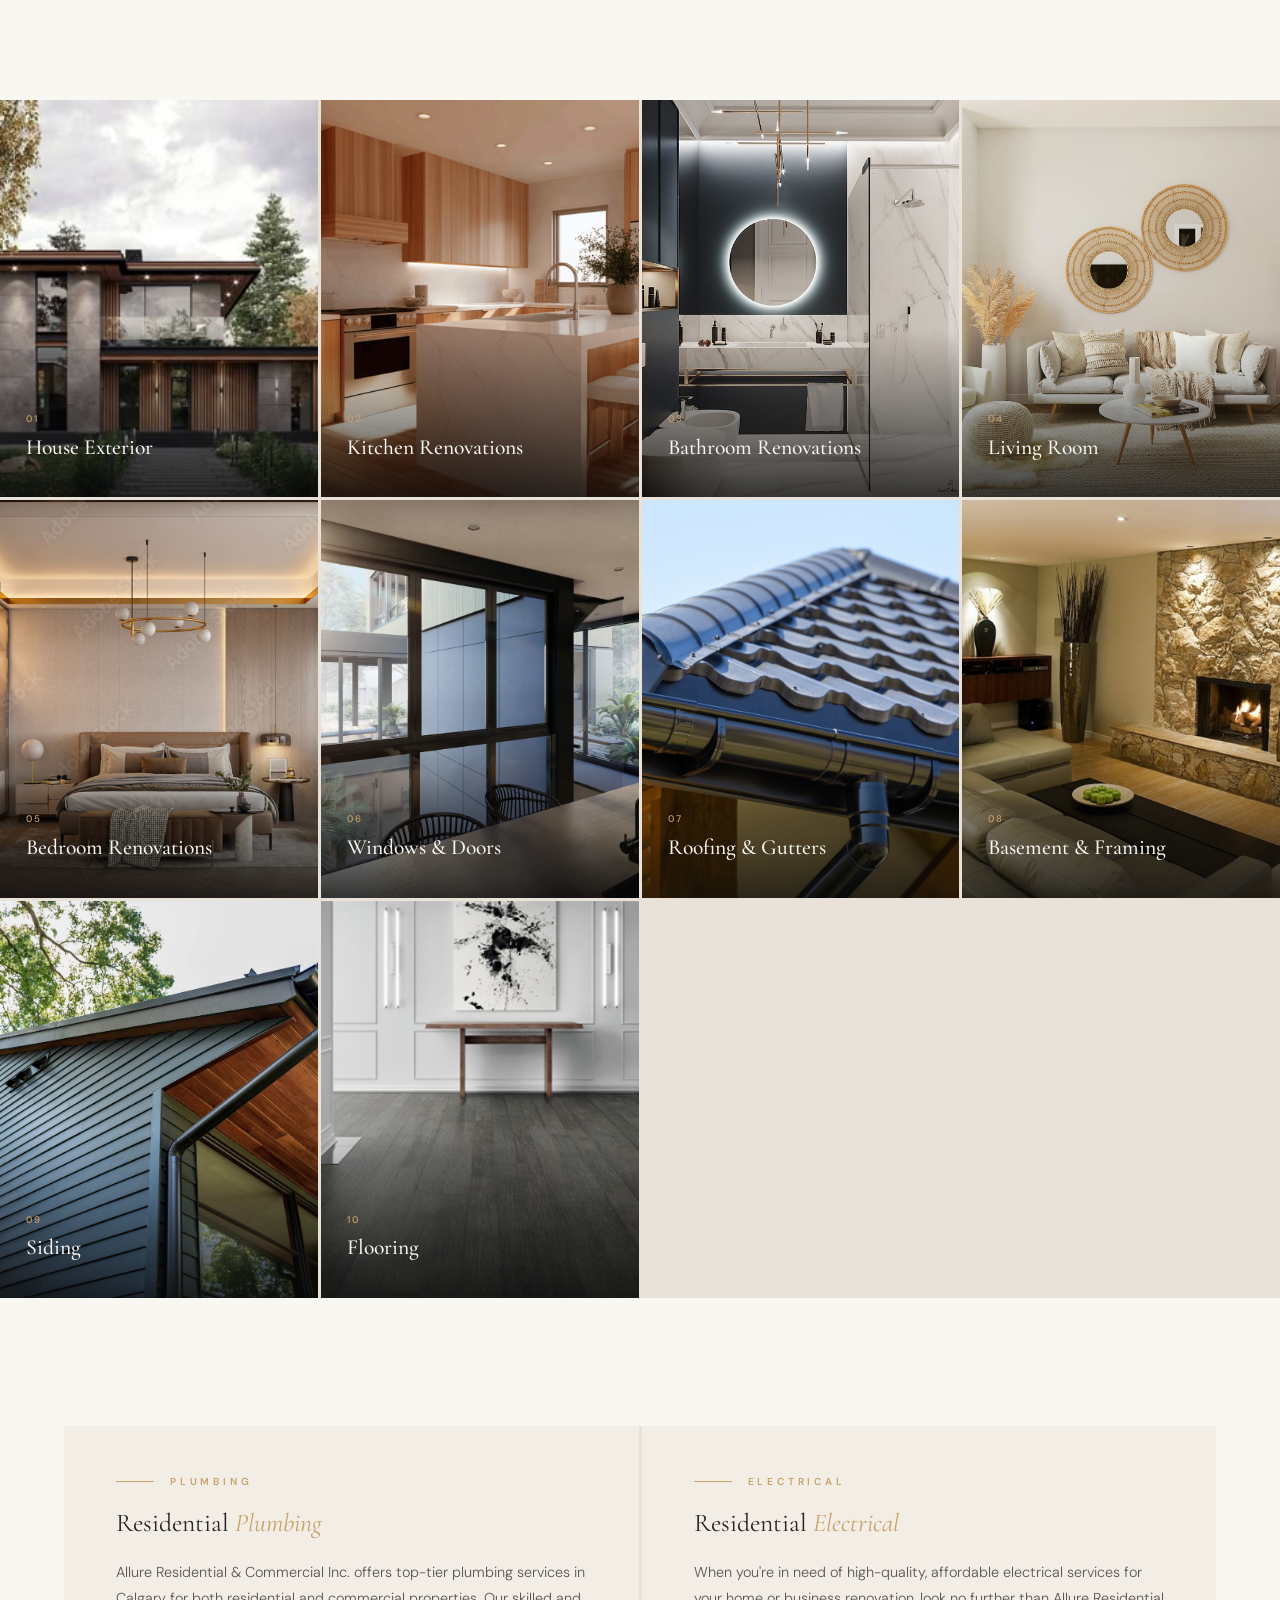
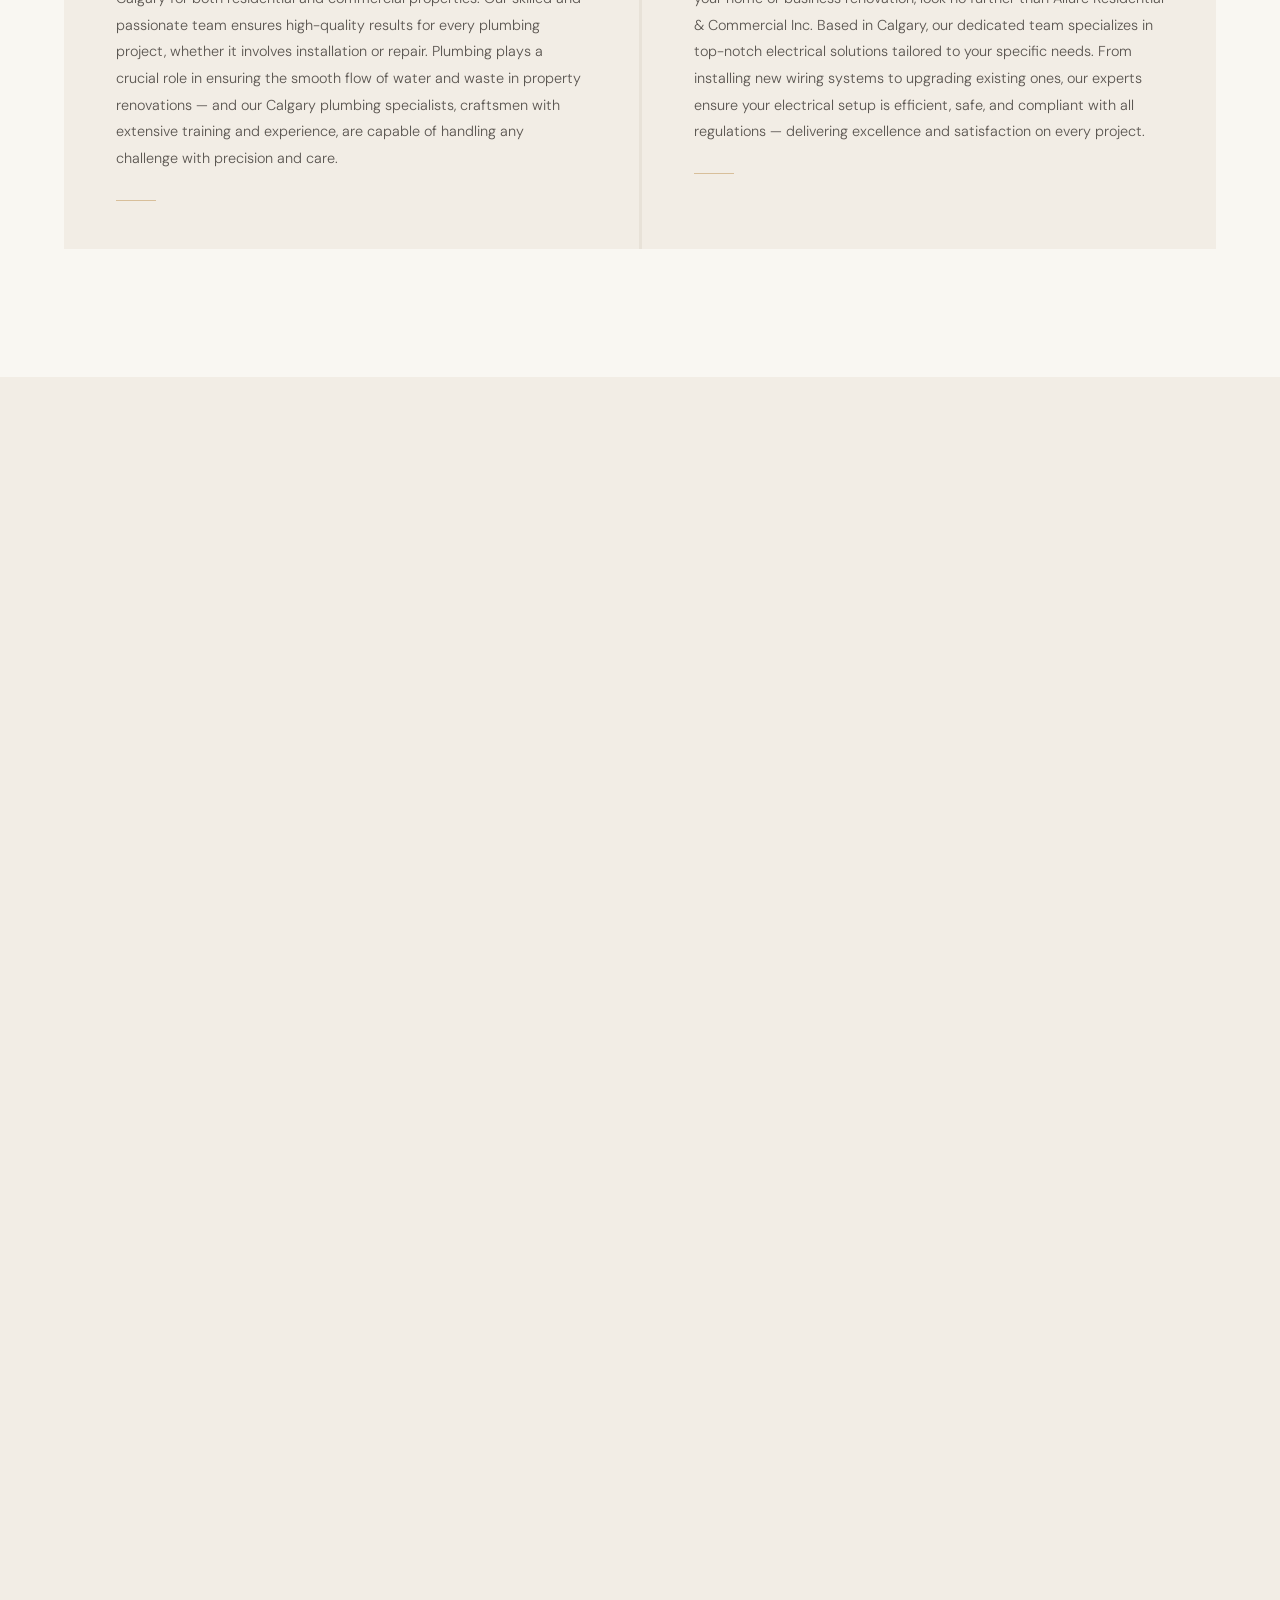
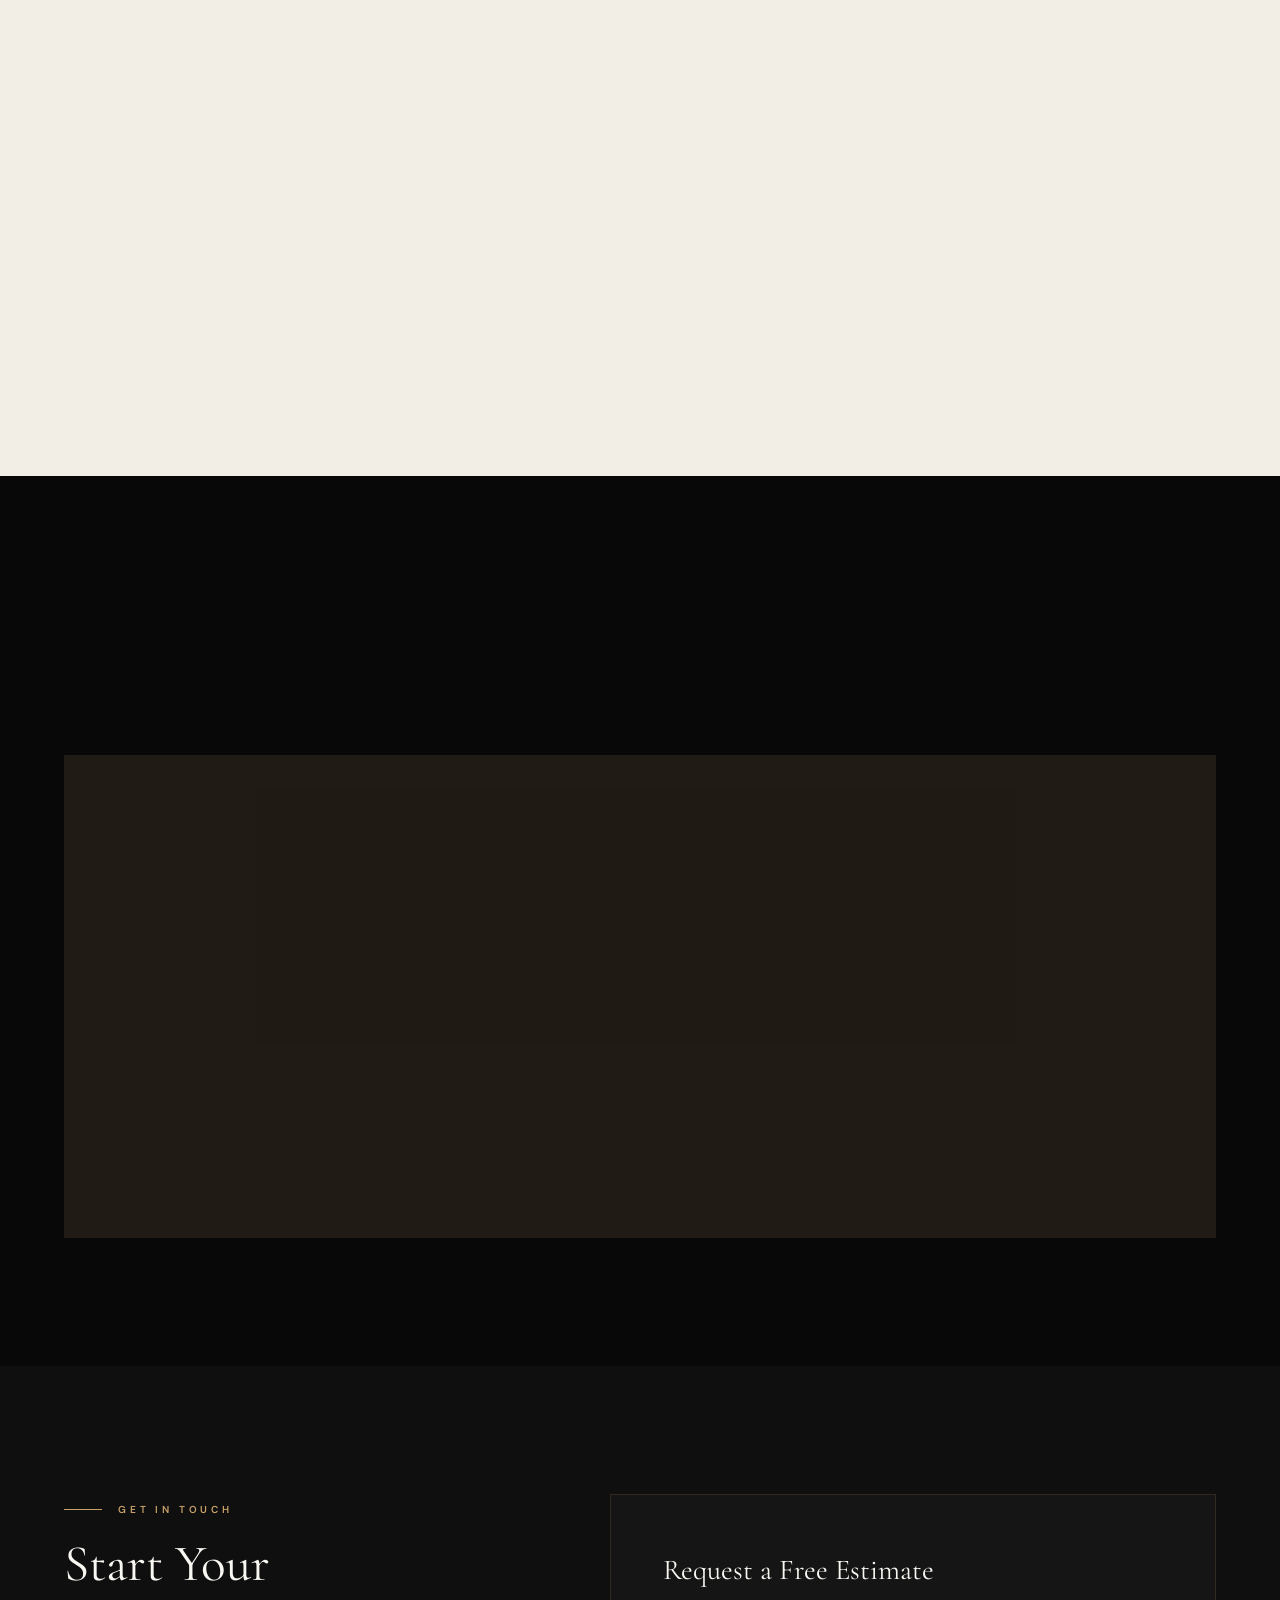
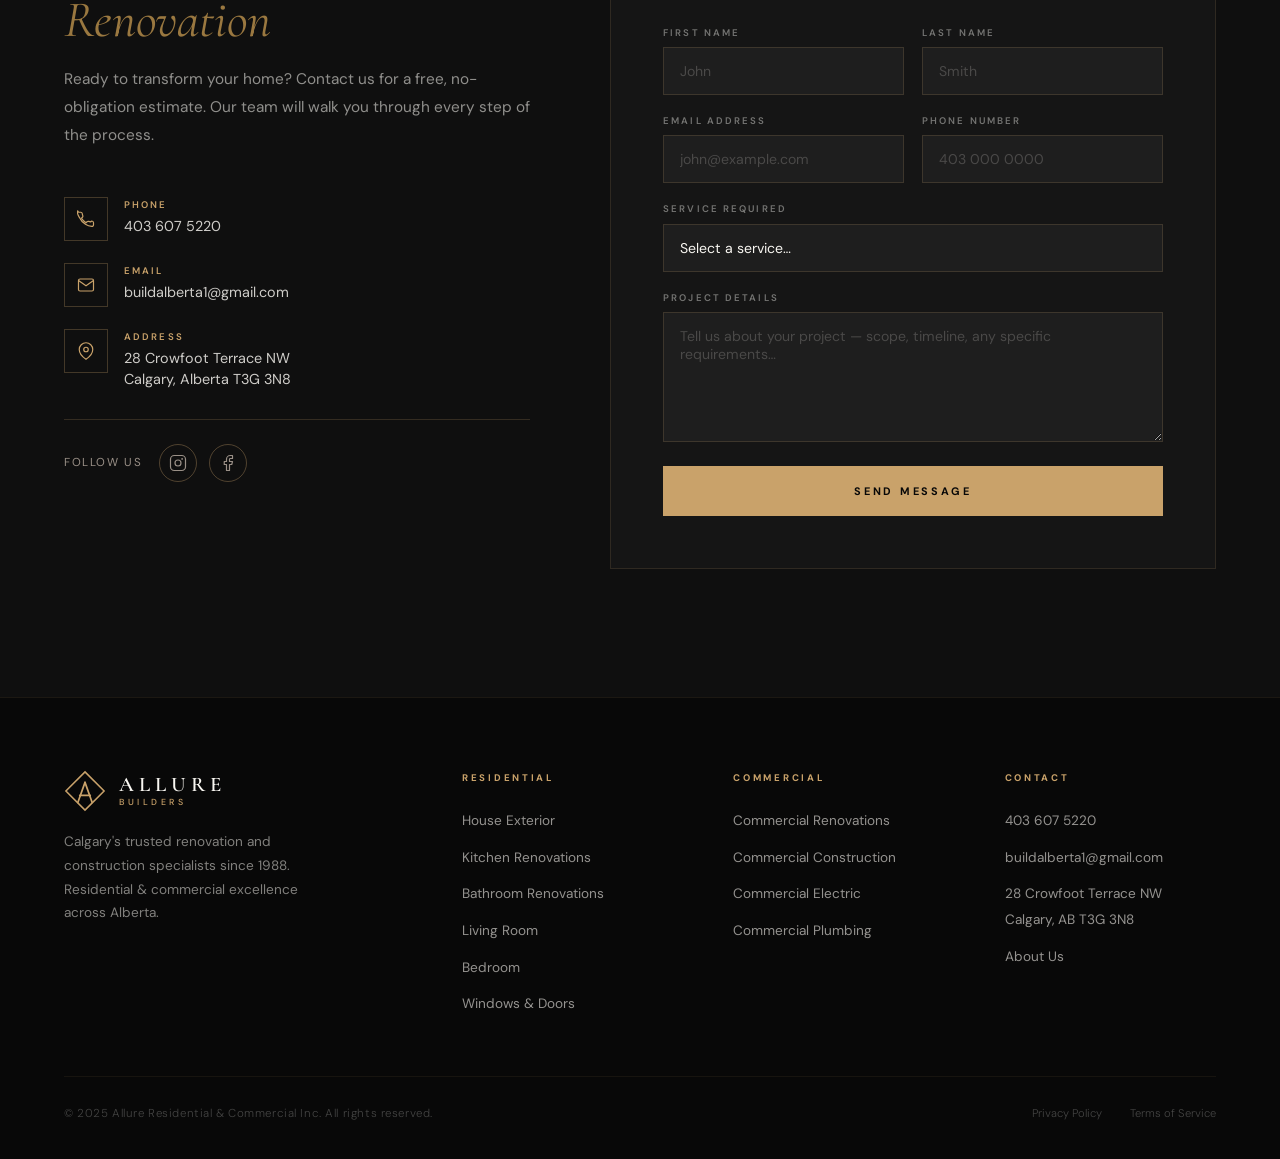
==== commit 944c7a38: "Add More Work page, awards section, social links, new services, gallery updates, and Zapier webhook " ====
--- a/index.html
+++ b/index.html
@@ -48,6 +48,7 @@
       <li><a href="index.html" class="active">Residential</a></li>
       <li><a href="commercial.html">Commercial</a></li>
       <li><a href="about.html">About Us</a></li>
+      <li><a href="more-work.html">More Work</a></li>
     </ul>
 
     <div class="nav-right">
@@ -66,6 +67,7 @@
   <a href="index.html">Residential</a>
   <a href="commercial.html">Commercial</a>
   <a href="about.html">About Us</a>
+  <a href="more-work.html">More Work</a>
   <a href="#contact">Free Quote</a>
   <p class="mobile-menu-phone">403 607 5220</p>
 </div>
@@ -155,7 +157,6 @@
         <span class="service-num">01</span>
         <h3 class="service-name">House Exterior</h3>
         <p class="service-desc">Complete exterior transformations including facades, cladding, stonework, and architectural detailing that elevate curb appeal.</p>
-        <span class="service-learn">Learn More</span>
       </div>
     </div>
 
@@ -167,7 +168,6 @@
         <span class="service-num">02</span>
         <h3 class="service-name">Kitchen Renovations</h3>
         <p class="service-desc">Bespoke kitchens featuring premium countertops, custom cabinetry, designer fixtures, and full plumbing and electrical integration.</p>
-        <span class="service-learn">Learn More</span>
       </div>
     </div>
 
@@ -179,7 +179,6 @@
         <span class="service-num">03</span>
         <h3 class="service-name">Bathroom Renovations</h3>
         <p class="service-desc">Spa-inspired bathrooms with premium tile work, custom vanities, walk-in showers, freestanding tubs, and expert plumbing.</p>
-        <span class="service-learn">Learn More</span>
       </div>
     </div>
 
@@ -191,7 +190,6 @@
         <span class="service-num">04</span>
         <h3 class="service-name">Living Room</h3>
         <p class="service-desc">Statement living spaces with vaulted ceilings, feature walls, fireplaces, custom millwork, and refined interior finishes.</p>
-        <span class="service-learn">Learn More</span>
       </div>
     </div>
 
@@ -203,7 +201,6 @@
         <span class="service-num">05</span>
         <h3 class="service-name">Bedroom Renovations</h3>
         <p class="service-desc">Serene bedroom retreats with custom built-ins, feature lighting, cove ceilings, and carefully curated interior design.</p>
-        <span class="service-learn">Learn More</span>
       </div>
     </div>
 
@@ -215,7 +212,6 @@
         <span class="service-num">06</span>
         <h3 class="service-name">Windows &amp; Doors</h3>
         <p class="service-desc">Premium window and door installation for energy efficiency, security, and architectural beauty — supply and install included.</p>
-        <span class="service-learn">Learn More</span>
       </div>
     </div>
 
@@ -227,7 +223,6 @@
         <span class="service-num">07</span>
         <h3 class="service-name">Roofing &amp; Gutters</h3>
         <p class="service-desc">Full roofing systems, custom eavestroughs, and gutter installation that protect your home through Calgary's toughest seasons.</p>
-        <span class="service-learn">Learn More</span>
       </div>
     </div>
 
@@ -239,10 +234,58 @@
         <span class="service-num">08</span>
         <h3 class="service-name">Basement &amp; Framing</h3>
         <p class="service-desc">Basement developments, structural remodels, and framing work carried out by experienced tradespeople with full permits and inspections.</p>
-        <span class="service-learn">Learn More</span>
-      </div>
-    </div>
-
+      </div>
+    </div>
+
+    <!-- Siding -->
+    <div class="service-card">
+      <img src="images/siding-residential.jpg" alt="Residential Siding Calgary" loading="lazy" />
+      <div class="service-overlay"></div>
+      <div class="service-info">
+        <span class="service-num">09</span>
+        <h3 class="service-name">Siding</h3>
+        <p class="service-desc">Premium residential siding solutions that protect and transform your home's exterior — installed with precision for lasting durability through every Calgary season.</p>
+      </div>
+    </div>
+
+    <!-- Flooring -->
+    <div class="service-card">
+      <img src="images/flooring.jpg" alt="Residential Flooring Calgary" loading="lazy" />
+      <div class="service-overlay"></div>
+      <div class="service-info">
+        <span class="service-num">10</span>
+        <h3 class="service-name">Flooring</h3>
+        <p class="service-desc">Hardwood, vinyl plank, tile, and laminate flooring installed by skilled craftspeople — bringing warmth, character, and quality underfoot to every room.</p>
+      </div>
+    </div>
+
+  </div>
+</section>
+
+<!-- ── PLUMBING & ELECTRICAL ────────────────────────── -->
+<section>
+  <div class="section-wrap">
+    <div style="display: grid; grid-template-columns: 1fr 1fr; gap: 3px; background: var(--cream);">
+
+      <div style="background: var(--off-white); padding: 48px 52px;">
+        <div class="section-eyebrow"><span>Plumbing</span></div>
+        <h3 style="font-family: var(--font-display); font-size: 1.6rem; font-weight: 400; color: var(--gray-800); margin: 12px 0 20px; line-height: 1.2;">Residential <em style="color: var(--gold); font-style: italic;">Plumbing</em></h3>
+        <p style="font-size: 0.9rem; font-weight: 300; color: var(--gray-600); line-height: 1.85;">
+          Allure Residential &amp; Commercial Inc. offers top-tier plumbing services in Calgary for both residential and commercial properties. Our skilled and passionate team ensures high-quality results for every plumbing project, whether it involves installation or repair. Plumbing plays a crucial role in ensuring the smooth flow of water and waste in property renovations — and our Calgary plumbing specialists, craftsmen with extensive training and experience, are capable of handling any challenge with precision and care.
+        </p>
+        <div style="width: 40px; height: 1px; background: var(--gold); margin-top: 28px; opacity: 0.6;"></div>
+      </div>
+
+      <div style="background: var(--off-white); padding: 48px 52px;">
+        <div class="section-eyebrow"><span>Electrical</span></div>
+        <h3 style="font-family: var(--font-display); font-size: 1.6rem; font-weight: 400; color: var(--gray-800); margin: 12px 0 20px; line-height: 1.2;">Residential <em style="color: var(--gold); font-style: italic;">Electrical</em></h3>
+        <p style="font-size: 0.9rem; font-weight: 300; color: var(--gray-600); line-height: 1.85;">
+          When you're in need of high-quality, affordable electrical services for your home or business renovation, look no further than Allure Residential &amp; Commercial Inc. Based in Calgary, our dedicated team specializes in top-notch electrical solutions tailored to your specific needs. From installing new wiring systems to upgrading existing ones, our experts ensure your electrical setup is efficient, safe, and compliant with all regulations — delivering excellence and satisfaction on every project.
+        </p>
+        <div style="width: 40px; height: 1px; background: var(--gold); margin-top: 28px; opacity: 0.6;"></div>
+      </div>
+
+    </div>
   </div>
 </section>
 
@@ -261,11 +304,11 @@
   <div style="padding: 0 var(--pad-x) var(--section-pad);">
     <div class="gallery-grid reveal">
       <div class="gallery-item wide">
-        <img src="images/gallery-1.jpg" alt="Residential Renovation Calgary" loading="lazy" />
+        <img src="images/gallery-28.jpg" alt="Residential Renovation Calgary" loading="lazy" />
         <div class="gallery-hover"><div class="gallery-zoom">+</div></div>
       </div>
       <div class="gallery-item">
-        <img src="images/gallery-2.jpg" alt="Residential Renovation Calgary" loading="lazy" />
+        <img src="images/gallery-29.jpg" alt="Residential Renovation Calgary" loading="lazy" />
         <div class="gallery-hover"><div class="gallery-zoom">+</div></div>
       </div>
       <div class="gallery-item">
@@ -383,6 +426,24 @@
             <span class="contact-label">Address</span>
             <span class="contact-value">28 Crowfoot Terrace NW<br>Calgary, Alberta T3G 3N8</span>
           </div>
+        </div>
+      </div>
+
+      <div class="contact-social">
+        <span class="contact-social-label">Follow Us</span>
+        <div class="contact-social-links">
+          <a href="https://www.instagram.com/allure_res_comm" target="_blank" rel="noopener" class="social-link" aria-label="Instagram">
+            <svg width="18" height="18" viewBox="0 0 24 24" fill="none" stroke="currentColor" stroke-width="1.6" stroke-linecap="round" stroke-linejoin="round">
+              <rect x="2" y="2" width="20" height="20" rx="5" ry="5"/>
+              <circle cx="12" cy="12" r="4"/>
+              <circle cx="17.5" cy="6.5" r="1.2" fill="currentColor" stroke="none"/>
+            </svg>
+          </a>
+          <a href="https://www.facebook.com/p/Allure-Residential-Commercial-Inc-100063519582144/" target="_blank" rel="noopener" class="social-link" aria-label="Facebook">
+            <svg width="18" height="18" viewBox="0 0 24 24" fill="none" stroke="currentColor" stroke-width="1.6" stroke-linecap="round" stroke-linejoin="round">
+              <path d="M18 2h-3a5 5 0 0 0-5 5v3H7v4h3v8h4v-8h3l1-4h-4V7a1 1 0 0 1 1-1h3z"/>
+            </svg>
+          </a>
         </div>
       </div>
     </div>
--- a/styles.css
+++ b/styles.css
@@ -619,6 +619,47 @@
 .service-card:hover .service-learn { opacity: 1; transform: translateX(0); }
 .service-learn::after { content: '→'; }
 
+/* Text-only service card variant */
+.service-card--text {
+  background: var(--near-black);
+  border-left: 2px solid var(--gold);
+  display: flex;
+  flex-direction: column;
+  justify-content: space-between;
+  padding: 32px 28px 28px;
+  cursor: default;
+}
+.service-card--text .service-info {
+  position: static;
+  padding: 0;
+  display: flex;
+  flex-direction: column;
+  flex: 1;
+}
+.service-card--text .service-desc {
+  max-height: none;
+  opacity: 0.75;
+  overflow: visible;
+  margin-top: 14px;
+  font-size: 0.82rem;
+  line-height: 1.75;
+}
+.service-card--text .service-divider {
+  width: 32px;
+  height: 1px;
+  background: var(--gold);
+  margin: 16px 0;
+  opacity: 0.6;
+}
+.service-card--text .service-icon {
+  margin-top: auto;
+  padding-top: 24px;
+  color: var(--gold);
+  opacity: 0.4;
+  font-size: 1.1rem;
+  letter-spacing: 0.3em;
+}
+
 /* Services 2-col layout for commercial */
 .services-grid-2 {
   display: grid;
@@ -1209,3 +1250,47 @@
   .gallery-grid { grid-template-columns: 1fr; grid-auto-rows: 280px; }
   .hero-scroll { display: none; }
 }
+
+
+/* ── SOCIAL LINKS (contact section) ─────────────────── */
+.contact-social {
+  display: flex;
+  align-items: center;
+  gap: 16px;
+  margin-top: 28px;
+  padding-top: 24px;
+  border-top: 1px solid rgba(201,162,106,0.2);
+}
+
+.contact-social-label {
+  font-size: 0.72rem;
+  letter-spacing: 0.14em;
+  text-transform: uppercase;
+  color: var(--gray-400);
+  font-weight: 400;
+  flex-shrink: 0;
+}
+
+.contact-social-links {
+  display: flex;
+  gap: 12px;
+}
+
+.social-link {
+  display: flex;
+  align-items: center;
+  justify-content: center;
+  width: 38px;
+  height: 38px;
+  border: 1px solid rgba(201,162,106,0.35);
+  border-radius: 50%;
+  color: var(--gray-400);
+  transition: border-color 0.3s ease, color 0.3s ease, background 0.3s ease;
+  flex-shrink: 0;
+}
+
+.social-link:hover {
+  border-color: var(--gold);
+  color: var(--gold);
+  background: rgba(201,162,106,0.08);
+}
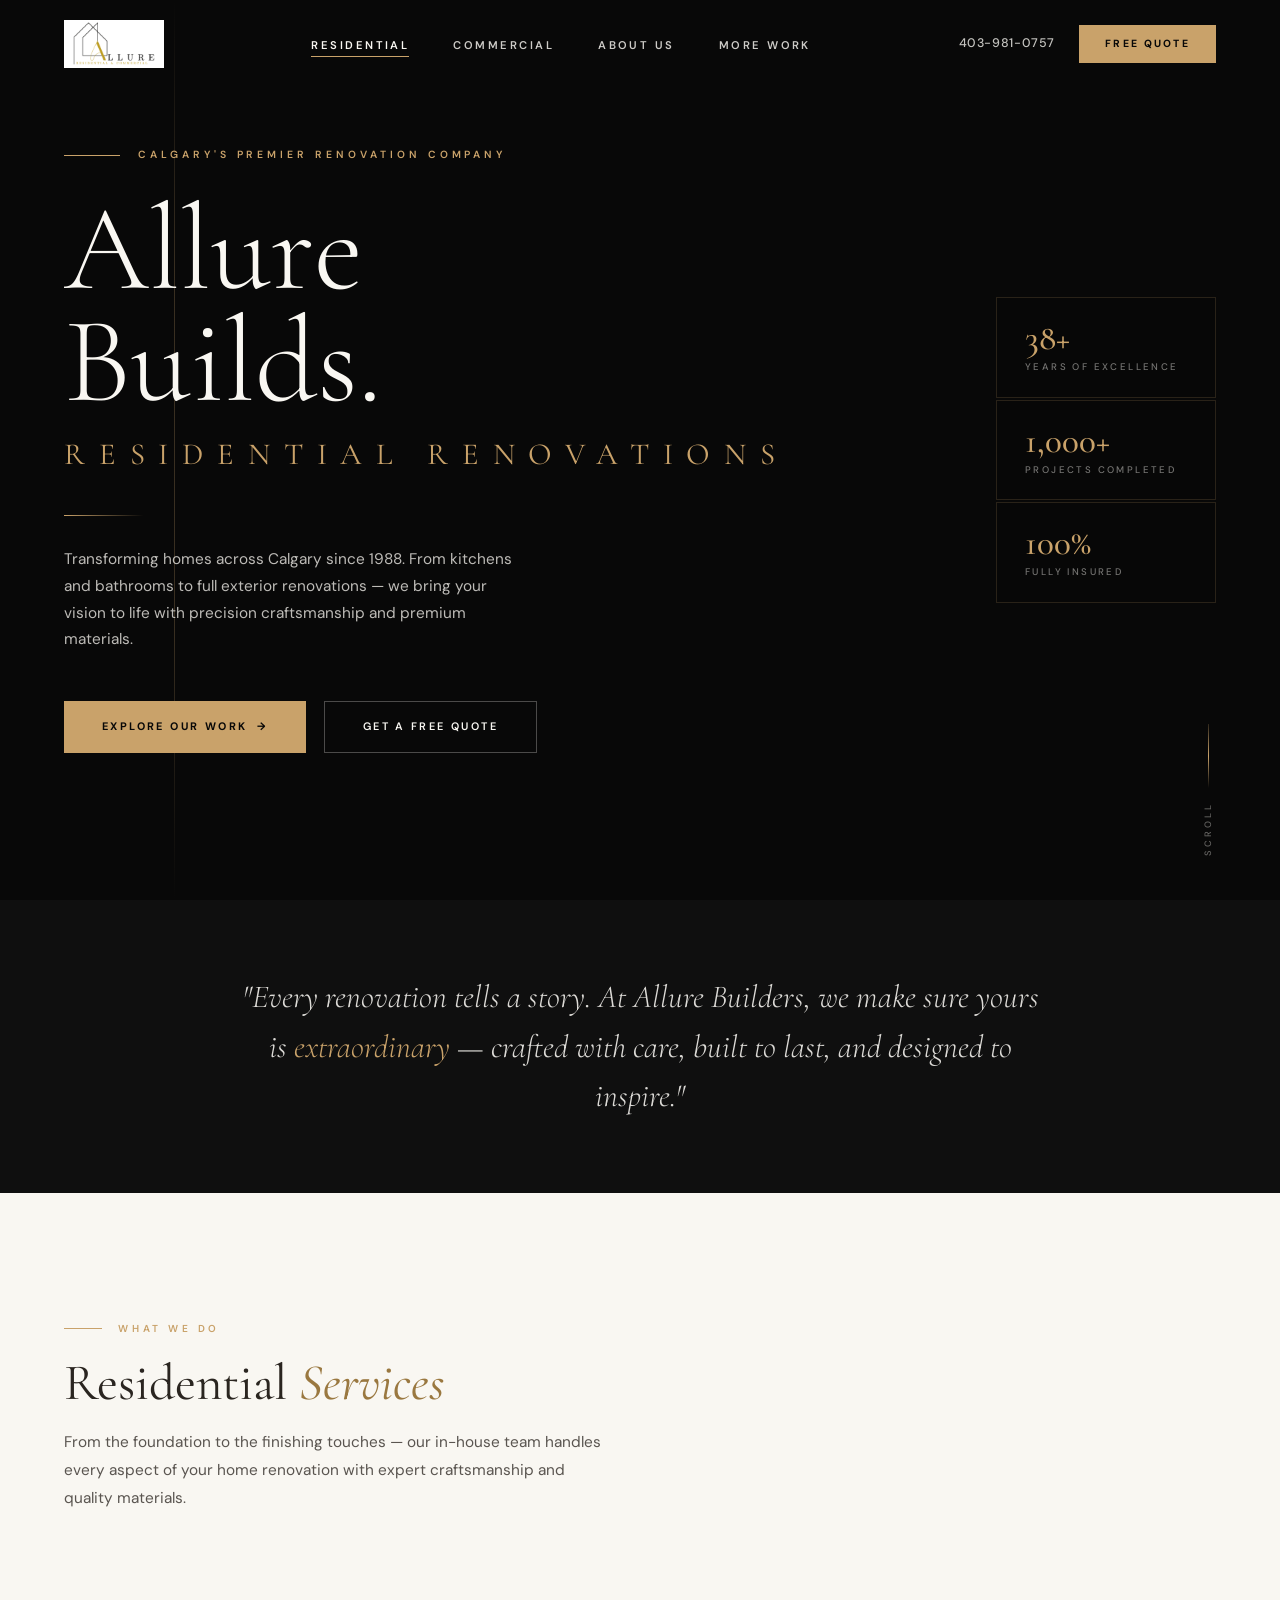
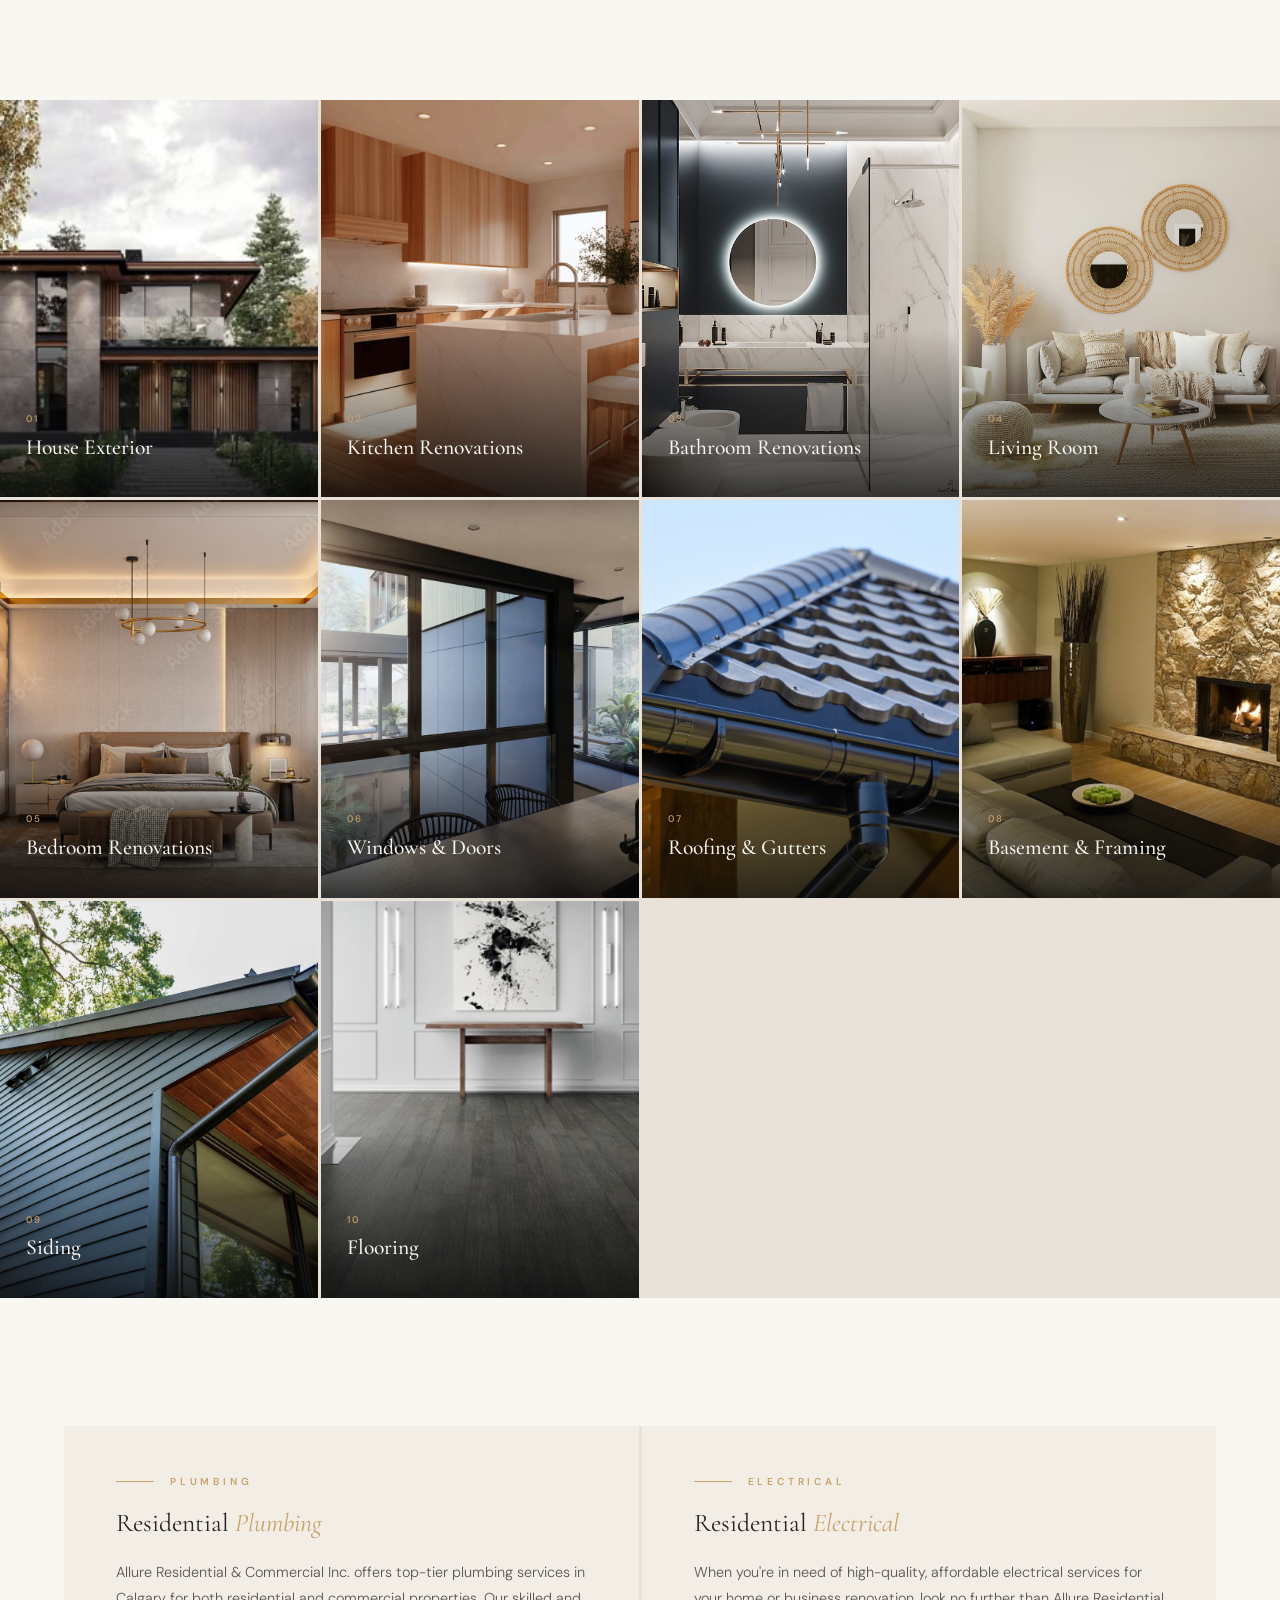
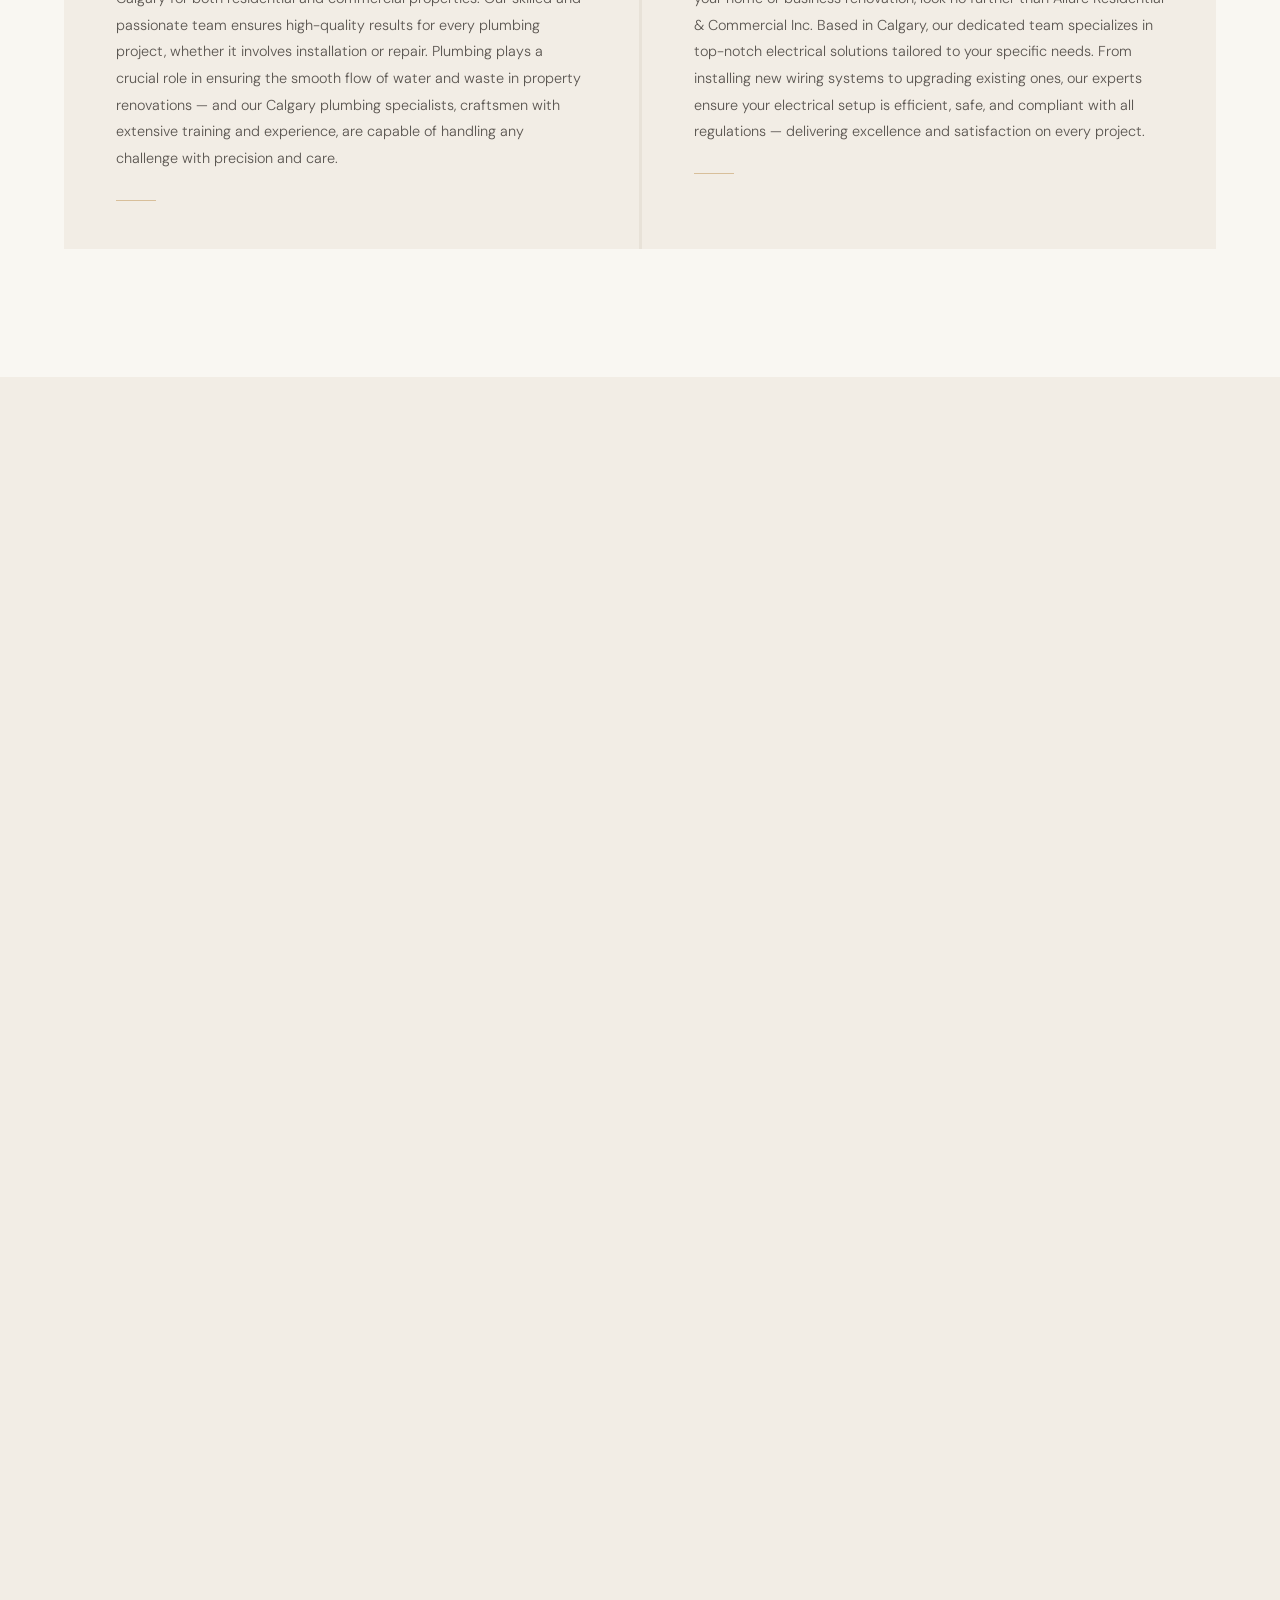
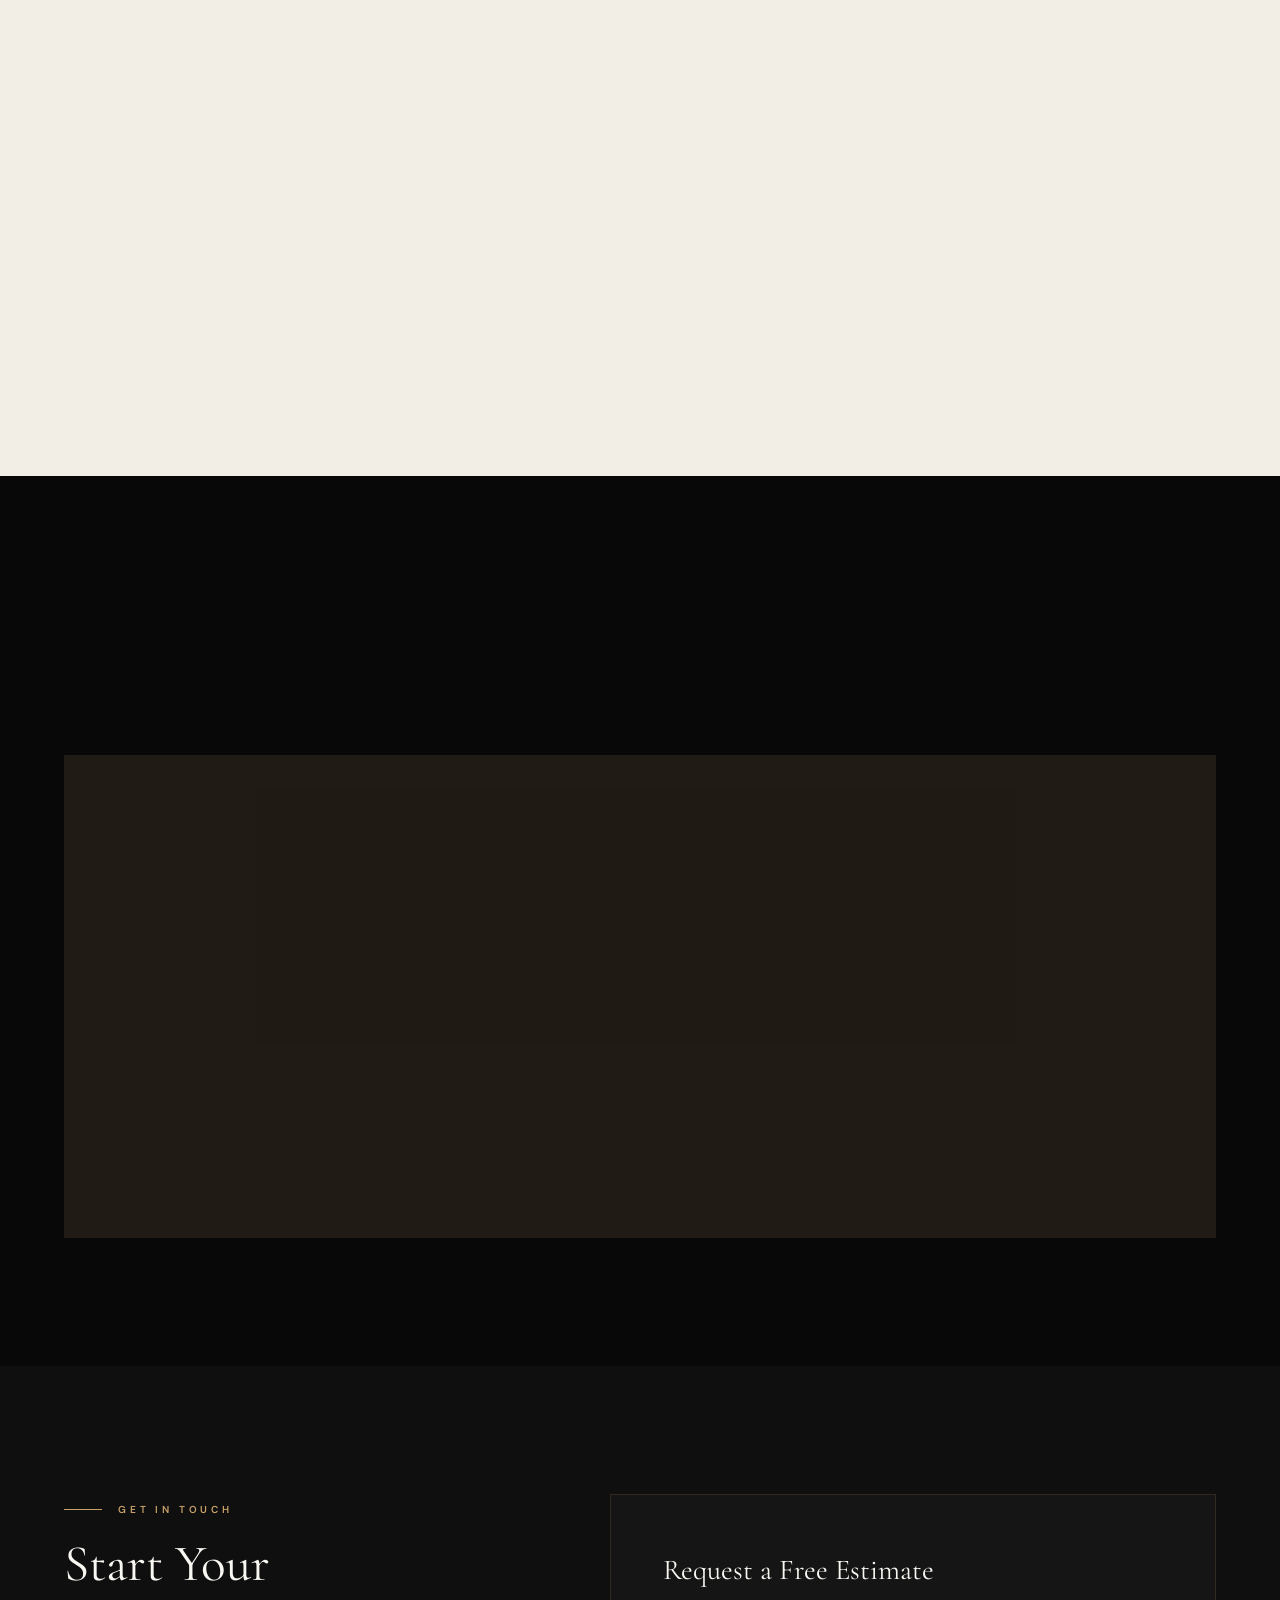
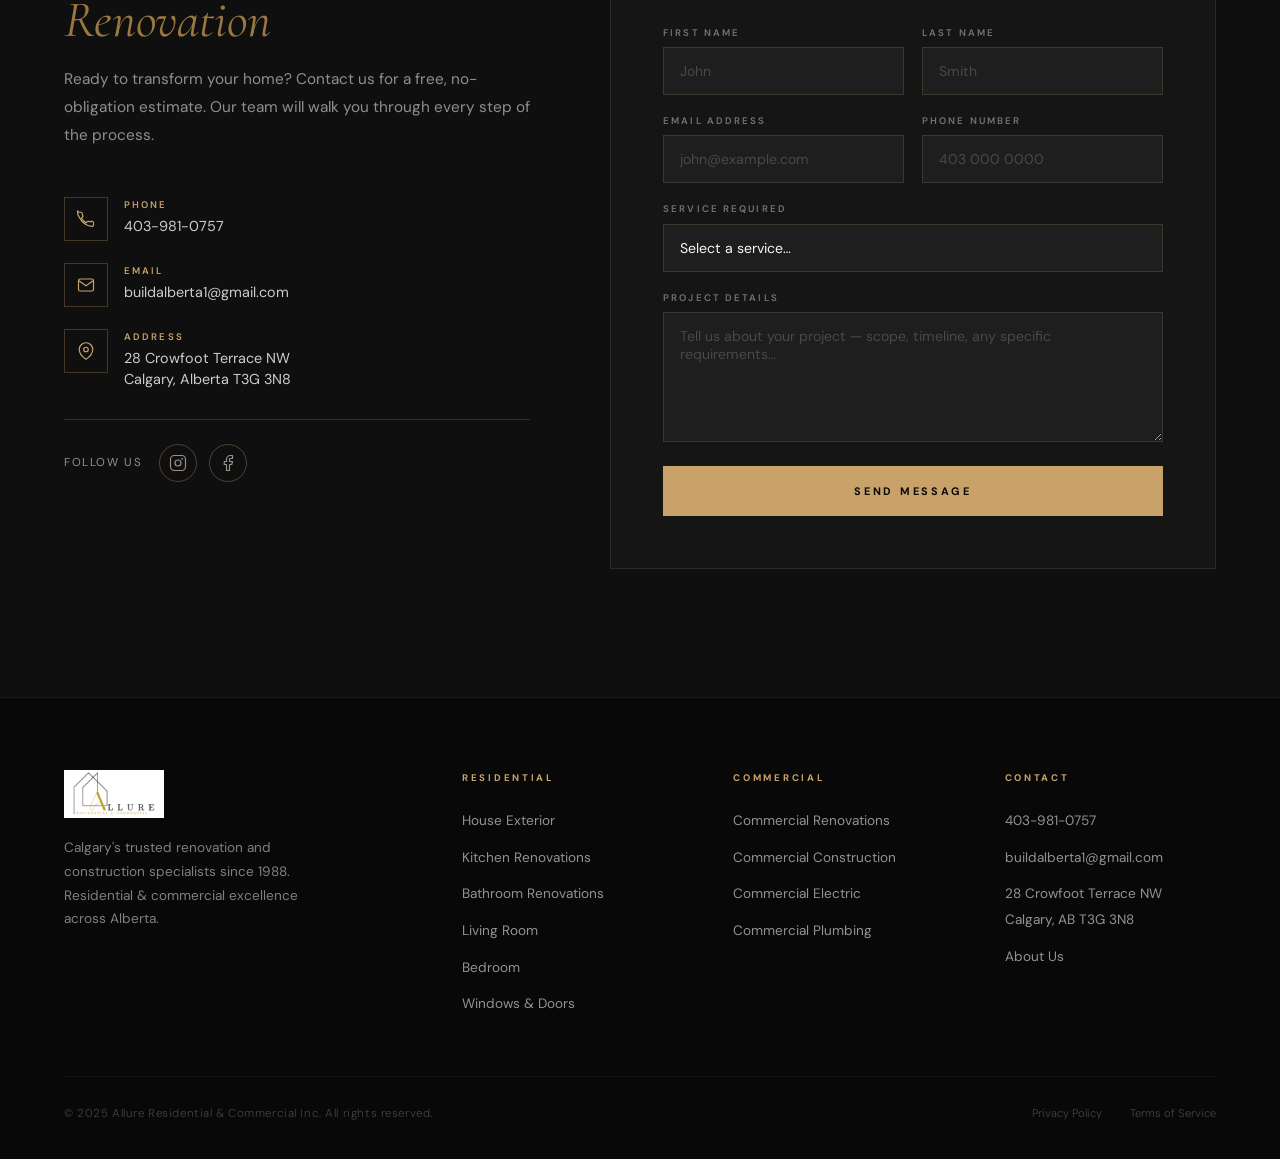
==== commit 613971ff: "Add real logo, update phone to 403-981-0757, add Google Maps, integrate promo video" ====
--- a/index.html
+++ b/index.html
@@ -3,7 +3,7 @@
 <head>
   <meta charset="UTF-8" />
   <meta name="viewport" content="width=device-width, initial-scale=1.0" />
-  <title>Allure Builders | Residential Renovations Calgary</title>
+  <title>Allure Residential & Commercial Inc. | Residential Renovations Calgary</title>
   <meta name="description" content="Calgary's premier residential renovation company. Kitchen, bathroom, bedroom, living room, house exterior, windows, gutters and more. Serving Calgary since 1988." />
   <link rel="stylesheet" href="styles.css" />
 
@@ -32,16 +32,7 @@
 <nav class="nav" id="nav">
   <div class="nav-inner">
     <a href="index.html" class="logo">
-      <svg class="logo-icon" viewBox="0 0 44 44" fill="none" xmlns="http://www.w3.org/2000/svg">
-        <path d="M22 2L42 22L22 42L2 22Z" stroke="#c9a26a" stroke-width="1.6" fill="none"/>
-        <path d="M22 13L29.5 34" stroke="#c9a26a" stroke-width="1.8" stroke-linecap="round" fill="none"/>
-        <path d="M22 13L14.5 34" stroke="#c9a26a" stroke-width="1.8" stroke-linecap="round" fill="none"/>
-        <path d="M16.5 26.5H27.5" stroke="#c9a26a" stroke-width="1.8" stroke-linecap="round" fill="none"/>
-      </svg>
-      <div class="logo-text">
-        <span class="logo-name">ALLURE</span>
-        <span class="logo-sub">Builders</span>
-      </div>
+      <img src="images/allure-logo.jpg" alt="Allure Residential &amp; Commercial Inc." class="logo-img">
     </a>
 
     <ul class="nav-links">
@@ -52,7 +43,7 @@
     </ul>
 
     <div class="nav-right">
-      <a href="tel:4036075220" class="nav-phone">403 607 5220</a>
+      <a href="tel:4039810757" class="nav-phone">403-981-0757</a>
       <a href="#contact" class="btn-nav">Free Quote</a>
     </div>
 
@@ -69,13 +60,15 @@
   <a href="about.html">About Us</a>
   <a href="more-work.html">More Work</a>
   <a href="#contact">Free Quote</a>
-  <p class="mobile-menu-phone">403 607 5220</p>
+  <p class="mobile-menu-phone">403-981-0757</p>
 </div>
 <div class="mobile-overlay"></div>
 
 <!-- ── HERO ───────────────────────────────────────── -->
 <section class="hero">
-  <div class="hero-bg" style="background-image: url('images/hero-residential.jpg');"></div>
+  <video class="hero-bg hero-video" autoplay muted loop playsinline>
+    <source src="images/residentialoriginialpromo.mp4" type="video/mp4">
+  </video>
   <div class="hero-overlay"></div>
   <div class="hero-line"></div>
 
@@ -406,7 +399,7 @@
           </div>
           <div class="contact-detail-text">
             <span class="contact-label">Phone</span>
-            <span class="contact-value"><a href="tel:4036075220">403 607 5220</a></span>
+            <span class="contact-value"><a href="tel:4039810757">403-981-0757</a></span>
           </div>
         </div>
         <div class="contact-detail">
@@ -503,16 +496,7 @@
     <div class="footer-top">
       <div class="footer-brand">
         <a href="index.html" class="logo">
-          <svg class="logo-icon" viewBox="0 0 44 44" fill="none">
-            <path d="M22 2L42 22L22 42L2 22Z" stroke="#c9a26a" stroke-width="1.6" fill="none"/>
-            <path d="M22 13L29.5 34" stroke="#c9a26a" stroke-width="1.8" stroke-linecap="round"/>
-            <path d="M22 13L14.5 34" stroke="#c9a26a" stroke-width="1.8" stroke-linecap="round"/>
-            <path d="M16.5 26.5H27.5" stroke="#c9a26a" stroke-width="1.8" stroke-linecap="round"/>
-          </svg>
-          <div class="logo-text">
-            <span class="logo-name">ALLURE</span>
-            <span class="logo-sub">Builders</span>
-          </div>
+      <img src="images/allure-logo.jpg" alt="Allure Residential &amp; Commercial Inc." class="logo-img">
         </a>
         <p class="footer-tagline">Calgary's trusted renovation and construction specialists since 1988. Residential &amp; commercial excellence across Alberta.</p>
       </div>
@@ -542,7 +526,7 @@
       <div>
         <div class="footer-col-title">Contact</div>
         <ul class="footer-links">
-          <li><a href="tel:4036075220">403 607 5220</a></li>
+          <li><a href="tel:4039810757">403-981-0757</a></li>
           <li><a href="mailto:buildalberta1@gmail.com">buildalberta1@gmail.com</a></li>
           <li><a href="#">28 Crowfoot Terrace NW<br>Calgary, AB T3G 3N8</a></li>
           <li><a href="about.html">About Us</a></li>
--- a/styles.css
+++ b/styles.css
@@ -98,6 +98,12 @@
   flex-shrink: 0;
 }
 .logo-icon { width: 42px; height: 42px; }
+.logo-img {
+  height: 48px;
+  width: auto;
+  display: block;
+  object-fit: contain;
+}
 .logo-text {
   display: flex;
   flex-direction: column;
@@ -263,6 +269,13 @@
   opacity: 1;
   transform: scale(1.0);
   animation: heroZoom 18s ease-out forwards;
+}
+.hero-video {
+  width: 100%;
+  height: 100%;
+  object-fit: cover;
+  object-position: center;
+  animation: none;
 }
 @keyframes heroZoom {
   from { transform: scale(1.02); }
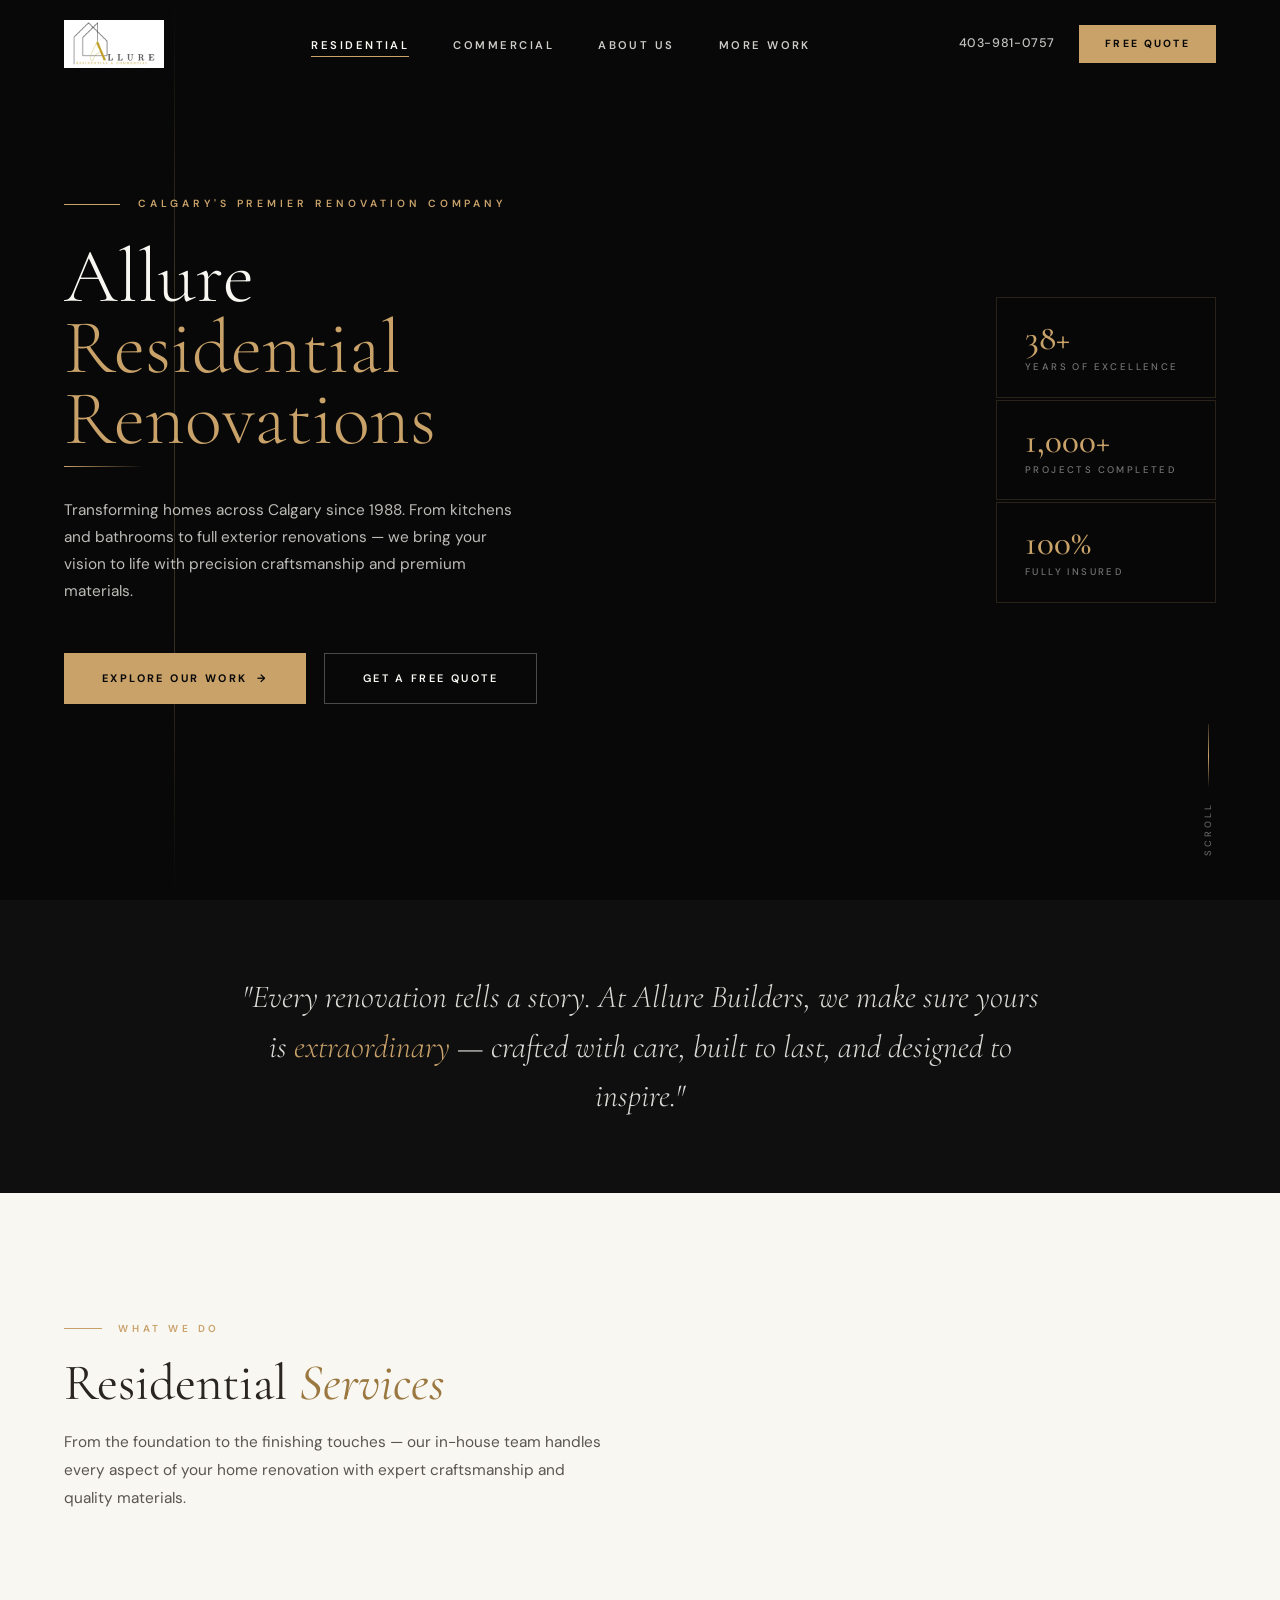
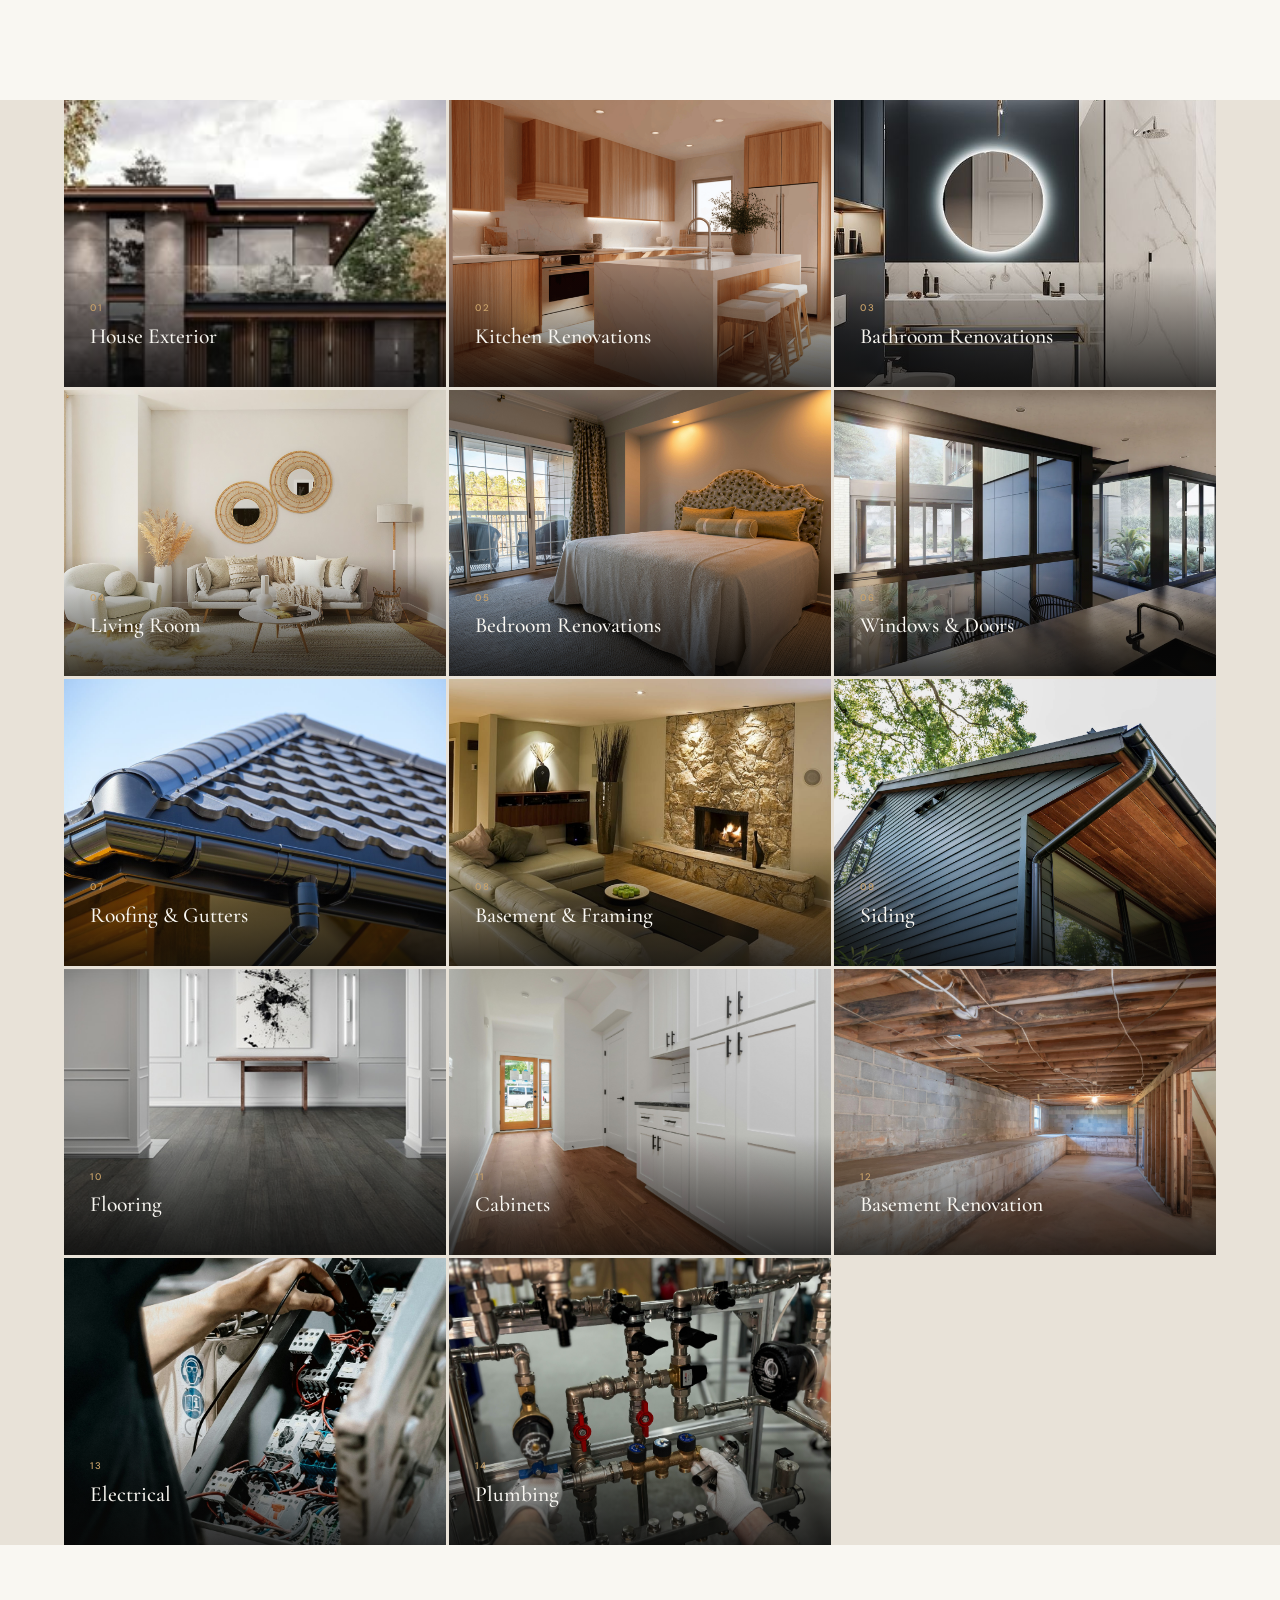
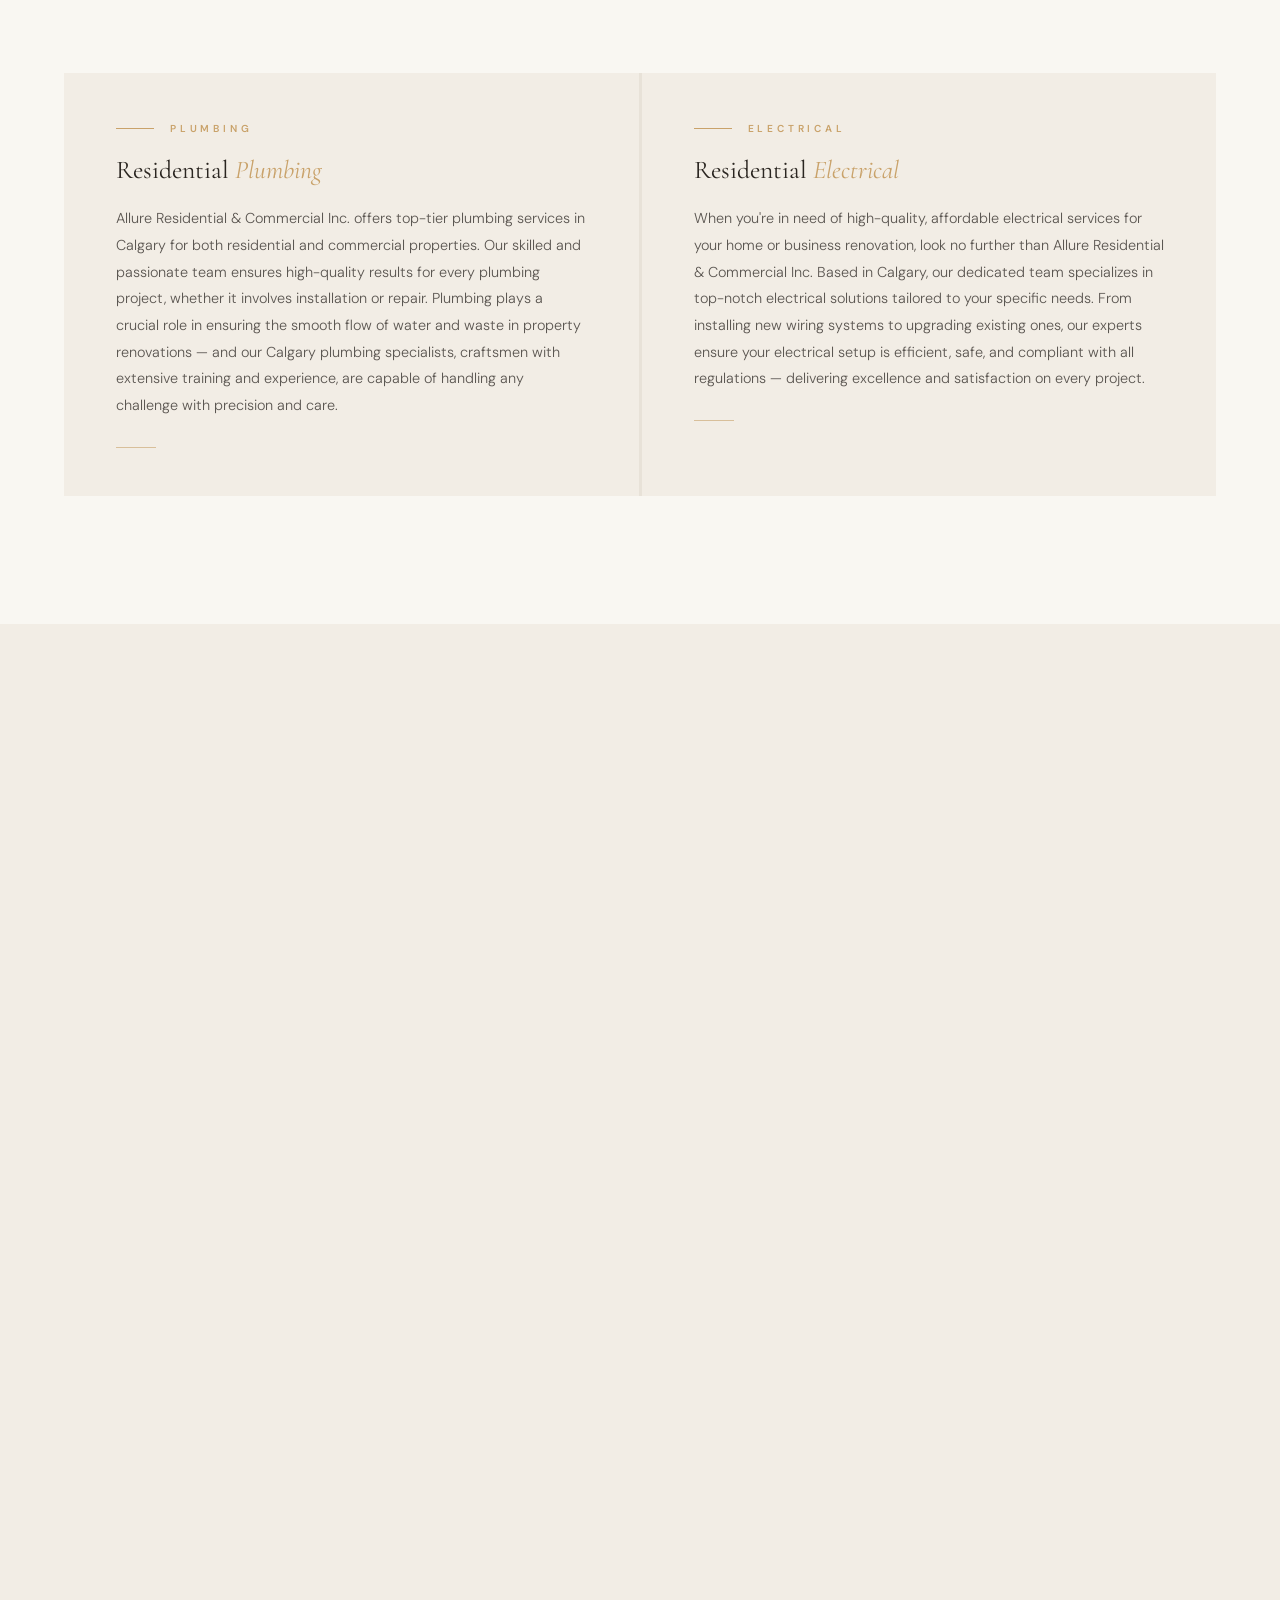
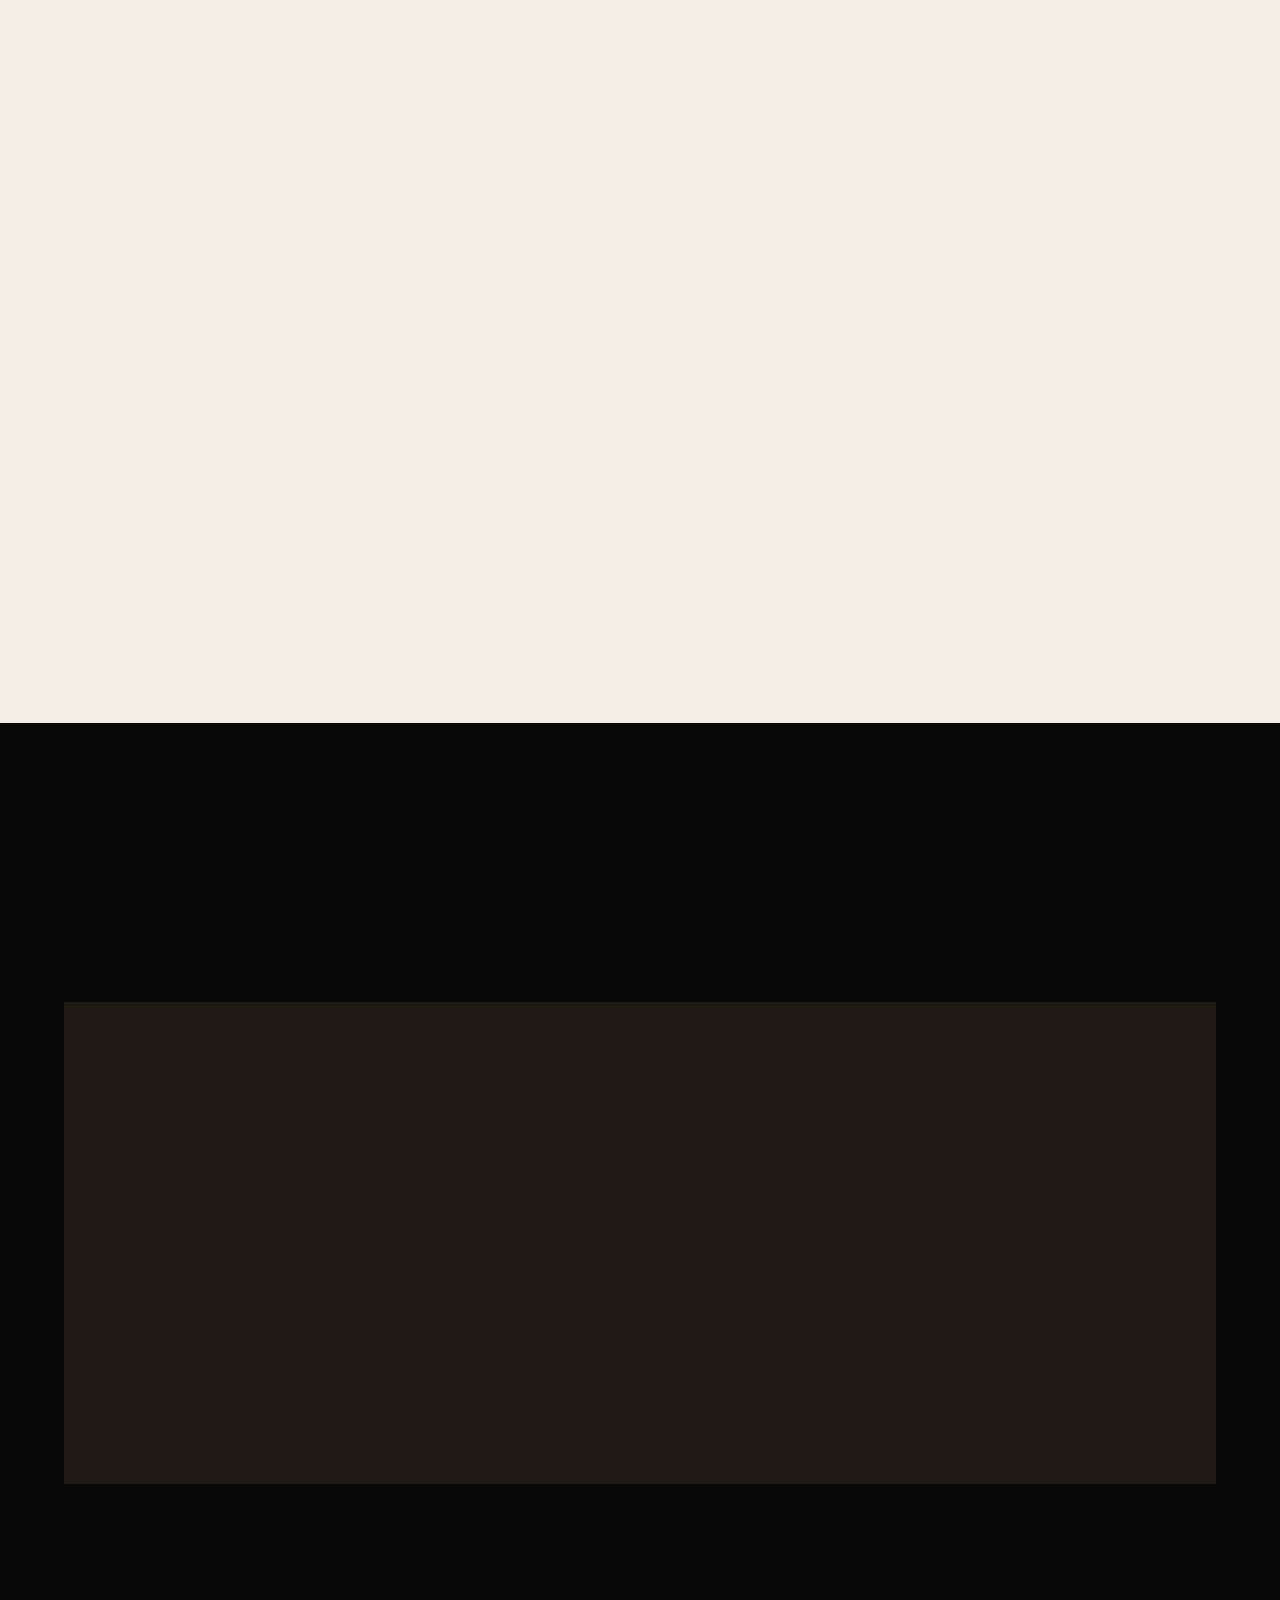
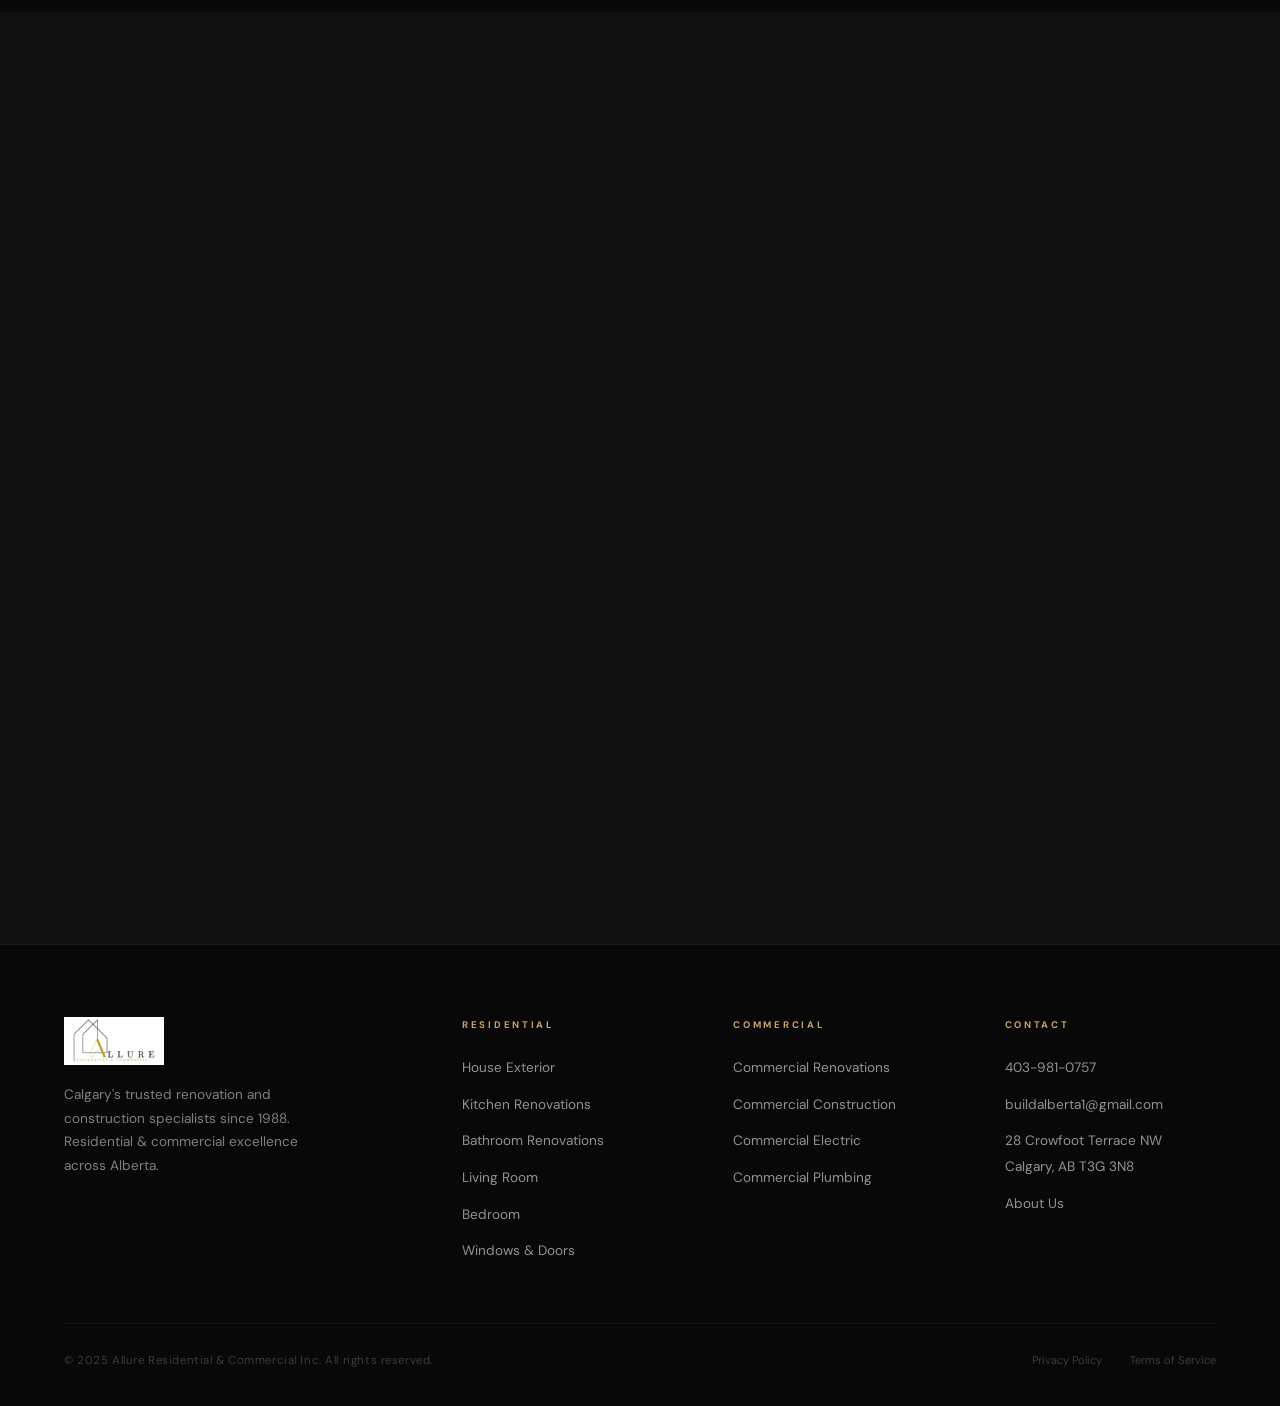
==== commit f00f1e84: "Add 4 new services, commercial video hero, about page hero image, logo, phone update, gold title, te" ====
--- a/index.html
+++ b/index.html
@@ -80,9 +80,9 @@
 
       <h1 class="hero-title">
         <span class="line"><span>Allure</span></span>
-        <span class="line"><span>Builds.</span></span>
+        <span class="line"><span>Residential</span></span>
+        <span class="line"><span>Renovations</span></span>
       </h1>
-      <span class="hero-title-builders">Residential Renovations</span>
 
       <div class="hero-divider"></div>
 
@@ -188,7 +188,7 @@
 
     <!-- Bedroom -->
     <div class="service-card">
-      <img src="images/service-bedroom.jpg" alt="Bedroom Renovations Calgary" loading="lazy" />
+      <img src="images/service-bedroom-reno.jpg" alt="Bedroom Renovations Calgary" loading="lazy" />
       <div class="service-overlay"></div>
       <div class="service-info">
         <span class="service-num">05</span>
@@ -249,6 +249,50 @@
         <span class="service-num">10</span>
         <h3 class="service-name">Flooring</h3>
         <p class="service-desc">Hardwood, vinyl plank, tile, and laminate flooring installed by skilled craftspeople — bringing warmth, character, and quality underfoot to every room.</p>
+      </div>
+    </div>
+
+    <!-- Cabinets -->
+    <div class="service-card">
+      <img src="images/service-cabinets.jpg" alt="Cabinet Installation Calgary" loading="lazy" />
+      <div class="service-overlay"></div>
+      <div class="service-info">
+        <span class="service-num">11</span>
+        <h3 class="service-name">Cabinets</h3>
+        <p class="service-desc">Custom and semi-custom cabinet installations for kitchens, bathrooms, and storage spaces — built for functionality, finished for beauty.</p>
+      </div>
+    </div>
+
+    <!-- Basement Renovation -->
+    <div class="service-card">
+      <img src="images/service-basement-reno.jpg" alt="Basement Renovation Calgary" loading="lazy" />
+      <div class="service-overlay"></div>
+      <div class="service-info">
+        <span class="service-num">12</span>
+        <h3 class="service-name">Basement Renovation</h3>
+        <p class="service-desc">Full basement transformations — from rough-in framing to fully finished living spaces, home theatres, wet bars, and in-law suites.</p>
+      </div>
+    </div>
+
+    <!-- Electrical -->
+    <div class="service-card">
+      <img src="images/service-electrical.jpg" alt="Electrical Services Calgary" loading="lazy" />
+      <div class="service-overlay"></div>
+      <div class="service-info">
+        <span class="service-num">13</span>
+        <h3 class="service-name">Electrical</h3>
+        <p class="service-desc">Licensed electrical work for renovations and new builds — panel upgrades, wiring, pot lights, EV chargers, and full code-compliant installations.</p>
+      </div>
+    </div>
+
+    <!-- Plumbing -->
+    <div class="service-card">
+      <img src="images/service-plumbing.jpg" alt="Plumbing Services Calgary" loading="lazy" />
+      <div class="service-overlay"></div>
+      <div class="service-info">
+        <span class="service-num">14</span>
+        <h3 class="service-name">Plumbing</h3>
+        <p class="service-desc">Residential plumbing for renovations and new construction — fixtures, rough-in, drain relocation, and full bathroom and kitchen hookups.</p>
       </div>
     </div>
 
--- a/styles.css
+++ b/styles.css
@@ -342,7 +342,7 @@
 
 .hero-title {
   font-family: var(--font-display);
-  font-size: clamp(4rem, 9.5vw, 9.5rem);
+  font-size: clamp(2.8rem, 6vw, 6rem);
   font-weight: 300;
   line-height: 0.92;
   color: var(--white);
@@ -354,7 +354,8 @@
   animation: slideUp 1s cubic-bezier(0.16,1,0.3,1) both;
 }
 .hero-title .line:nth-child(1) span { animation-delay: 0.45s; }
-.hero-title .line:nth-child(2) span { animation-delay: 0.62s; }
+.hero-title .line:nth-child(2) span { animation-delay: 0.62s; color: var(--gold); }
+.hero-title .line:nth-child(3) span { animation-delay: 0.79s; color: var(--gold); }
 .hero-title-builders {
   font-family: var(--font-display);
   font-size: clamp(1.2rem, 2.4vw, 2.4rem);
@@ -554,14 +555,15 @@
 /* ── SERVICES GRID ───────────────────────────────── */
 .services-grid {
   display: grid;
-  grid-template-columns: repeat(4, 1fr);
+  grid-template-columns: repeat(3, 1fr);
   gap: 3px;
   background: var(--cream);
+  padding: 0 var(--pad-x);
 }
 
 .service-card {
   position: relative;
-  aspect-ratio: 4/5;
+  aspect-ratio: 4/3;
   overflow: hidden;
   background: var(--dark);
   cursor: pointer;
@@ -1082,11 +1084,11 @@
 }
 .about-text .section-title { margin-bottom: 24px; }
 .about-body {
-  font-size: 0.95rem;
-  font-weight: 400;
+  font-size: 1.08rem;
+  font-weight: 300;
   color: var(--gray-600);
-  line-height: 1.88;
-  margin-bottom: 22px;
+  line-height: 1.95;
+  margin-bottom: 28px;
 }
 
 /* Values strip */
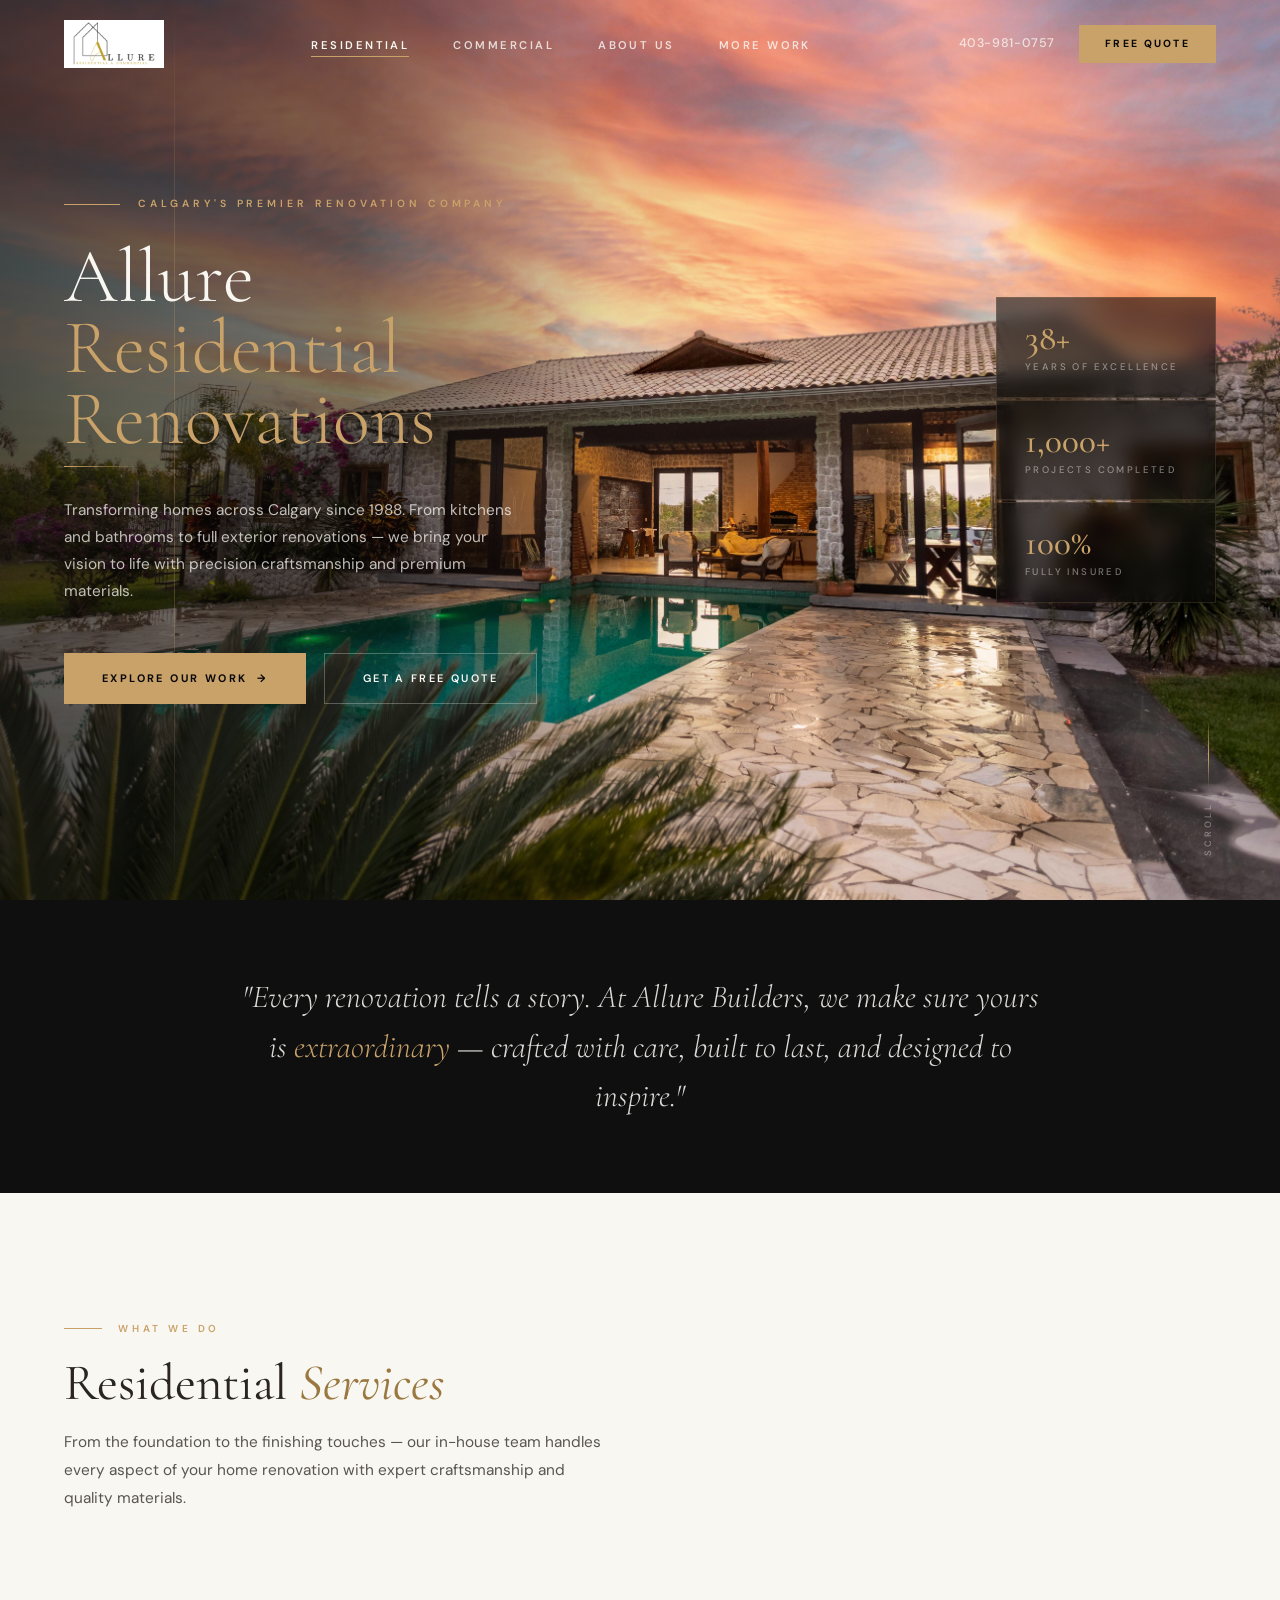
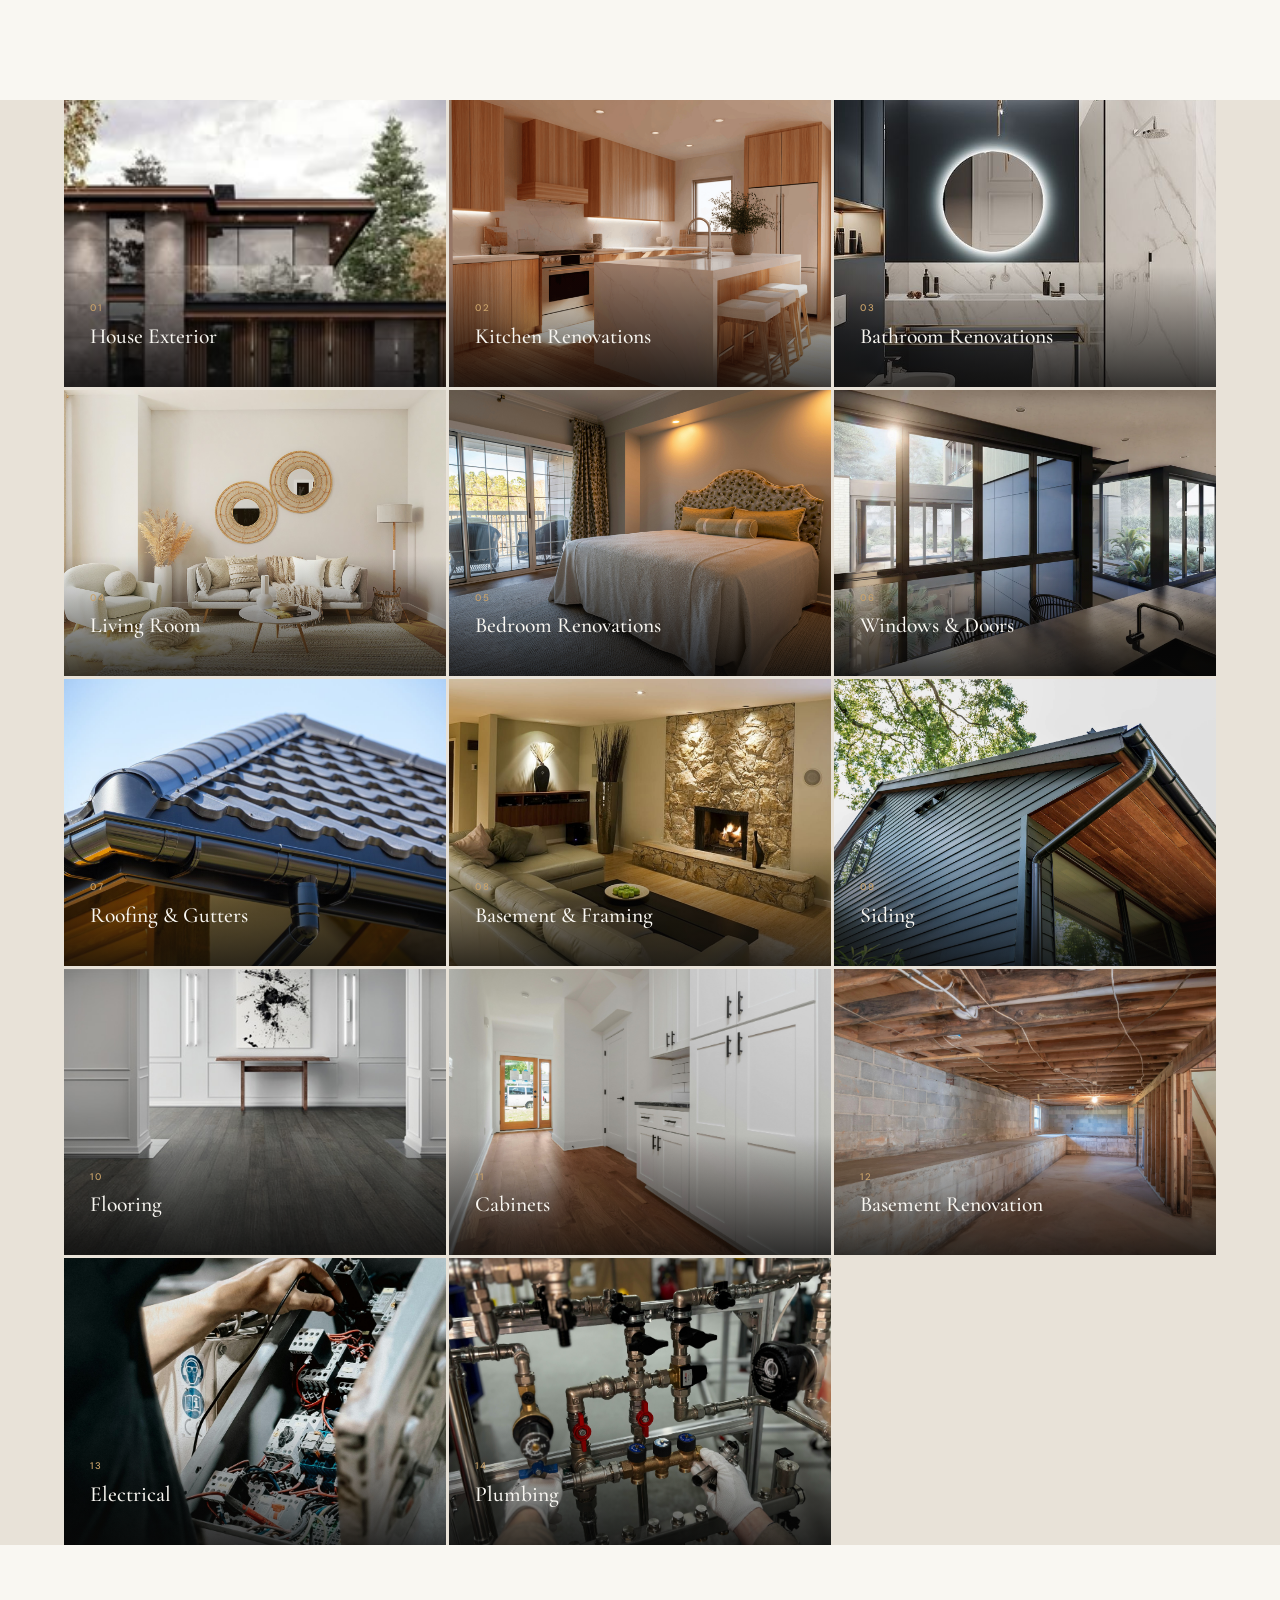
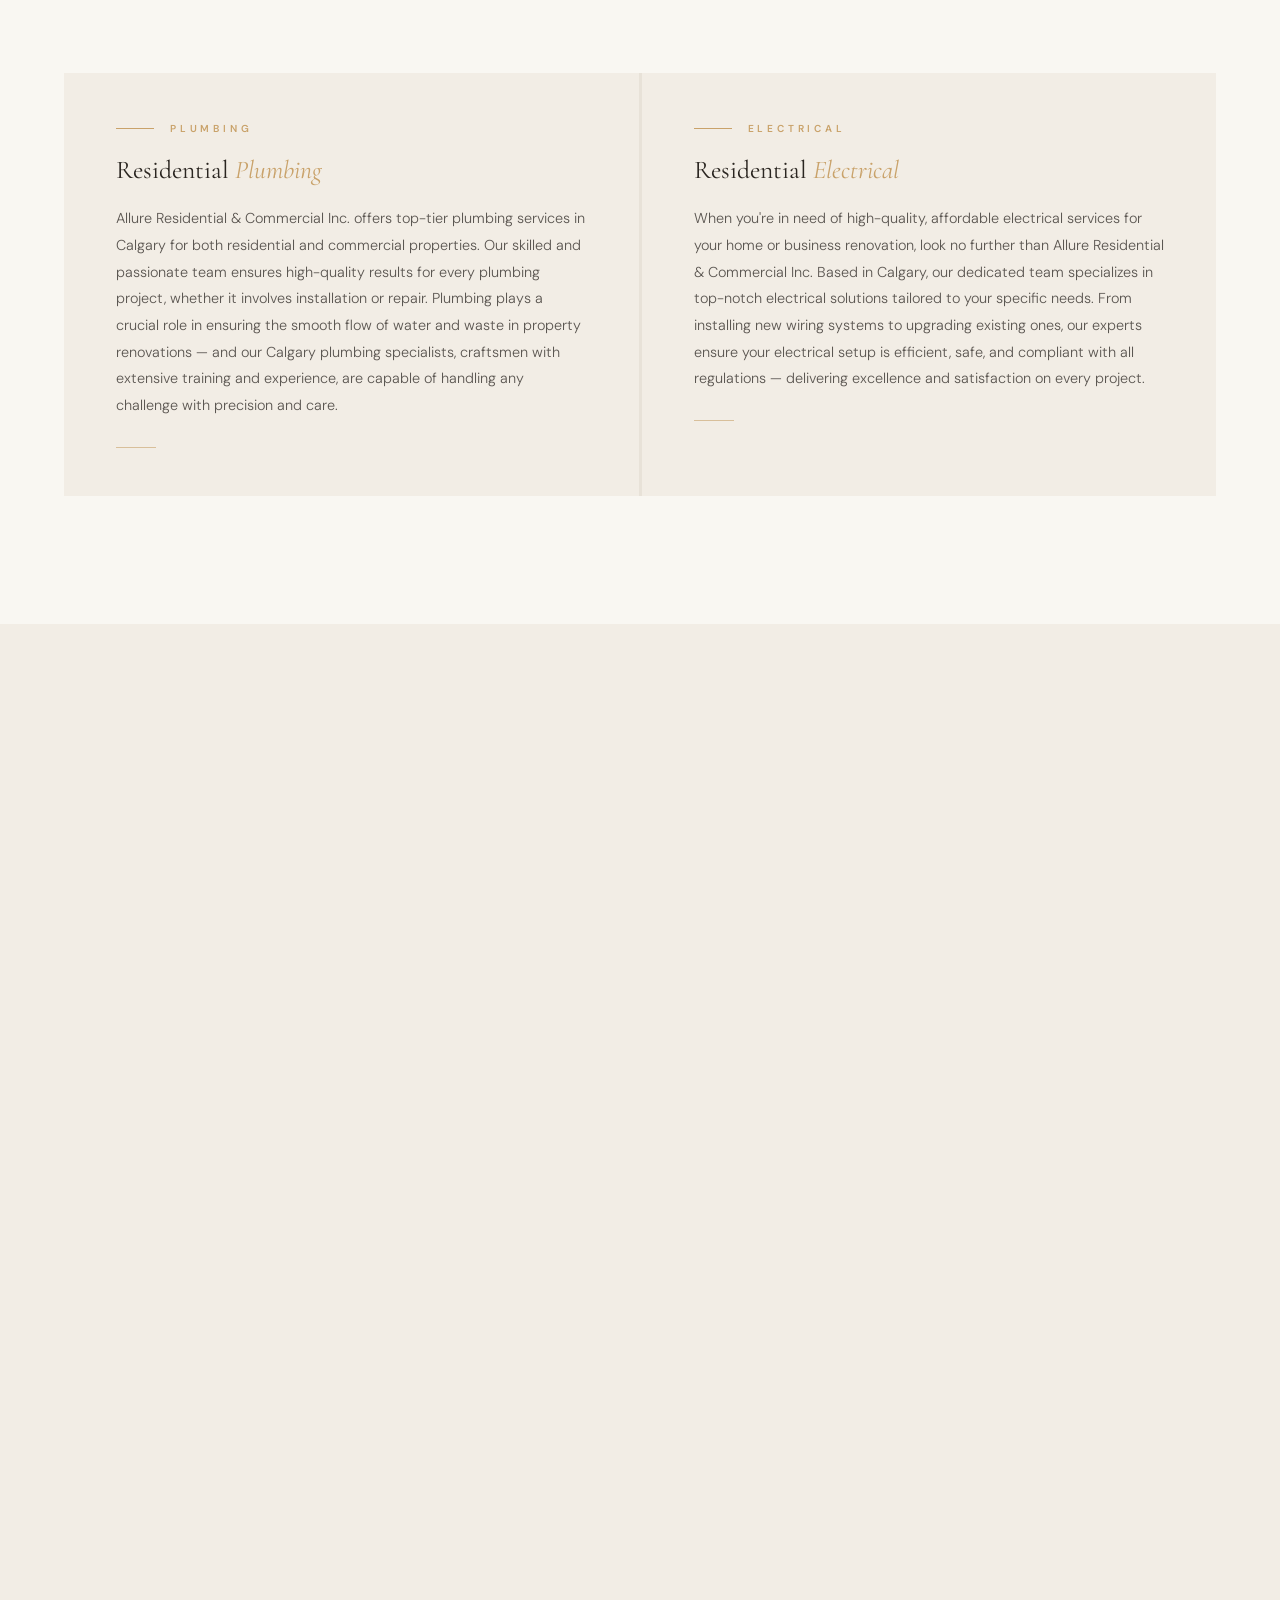
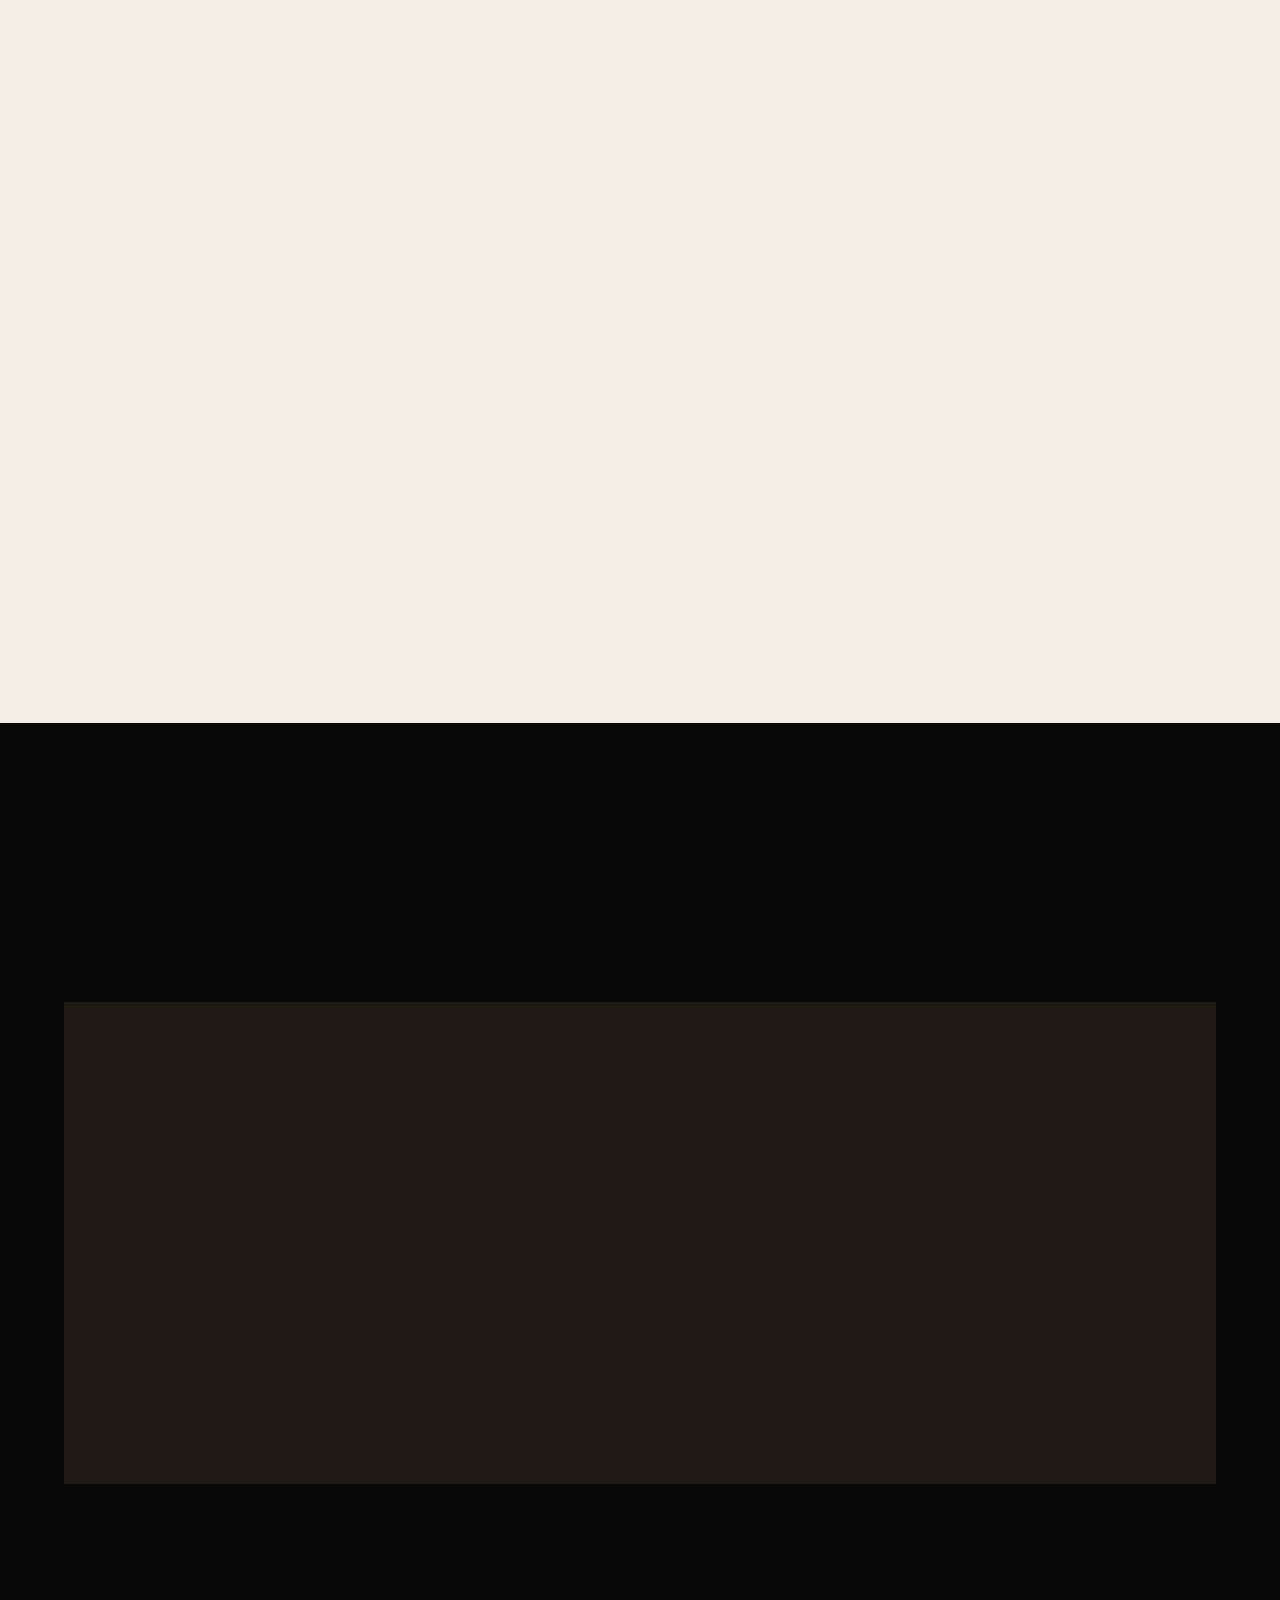
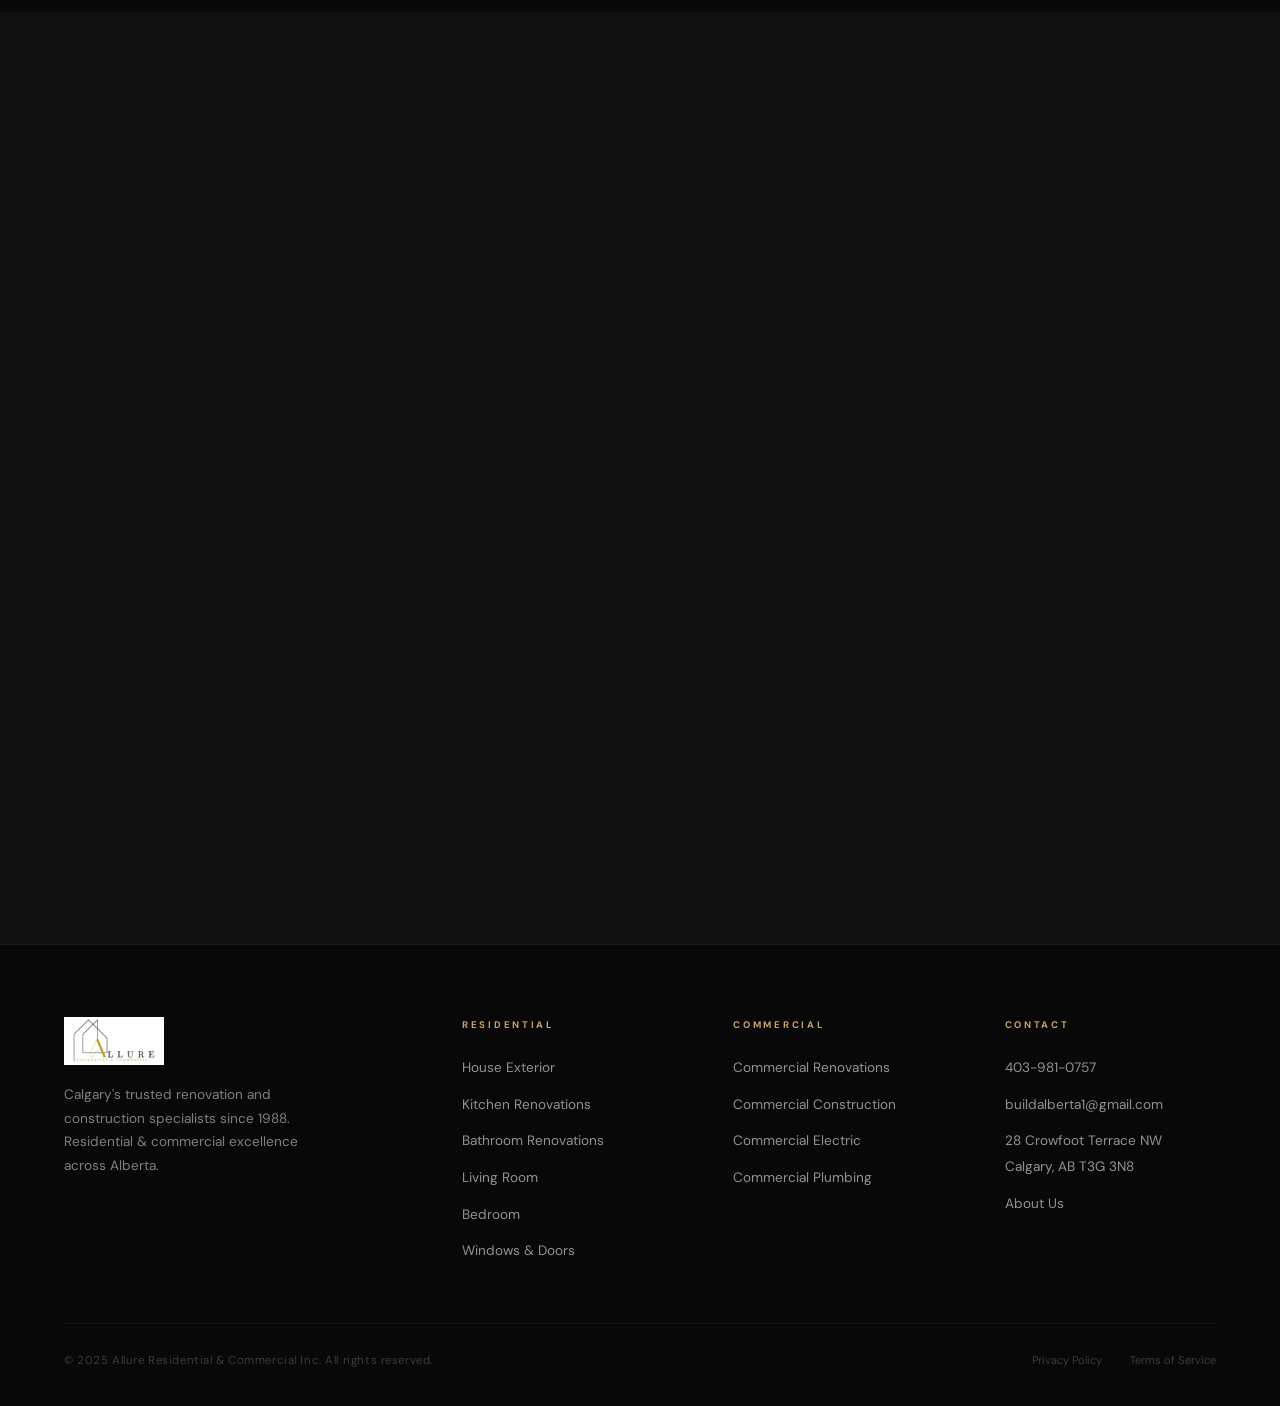
==== commit edd2f07f: "Revert to local videos with preload=none and poster image for faster load" ====
--- a/index.html
+++ b/index.html
@@ -66,8 +66,8 @@
 
 <!-- ── HERO ───────────────────────────────────────── -->
 <section class="hero">
-  <video class="hero-bg hero-video" autoplay muted loop playsinline>
-    <source src="images/residentialoriginialpromo.mp4" type="video/mp4">
+  <video class="hero-bg hero-video" autoplay muted loop playsinline preload="none" poster="images/hero-residential.jpg">
+    <source src="images/residentialpromoLASTONE.mp4" type="video/mp4">
   </video>
   <div class="hero-overlay"></div>
   <div class="hero-line"></div>
--- a/styles.css
+++ b/styles.css
@@ -277,6 +277,22 @@
   object-position: center;
   animation: none;
 }
+.hero-vimeo-wrap {
+  overflow: hidden;
+  pointer-events: none;
+}
+.hero-vimeo {
+  position: absolute;
+  top: 50%;
+  left: 50%;
+  width: 100vw;
+  height: 56.25vw;
+  min-height: 100vh;
+  min-width: 177.78vh;
+  transform: translate(-50%, -50%);
+  border: 0;
+  pointer-events: none;
+}
 @keyframes heroZoom {
   from { transform: scale(1.02); }
   to   { transform: scale(1.0);  }
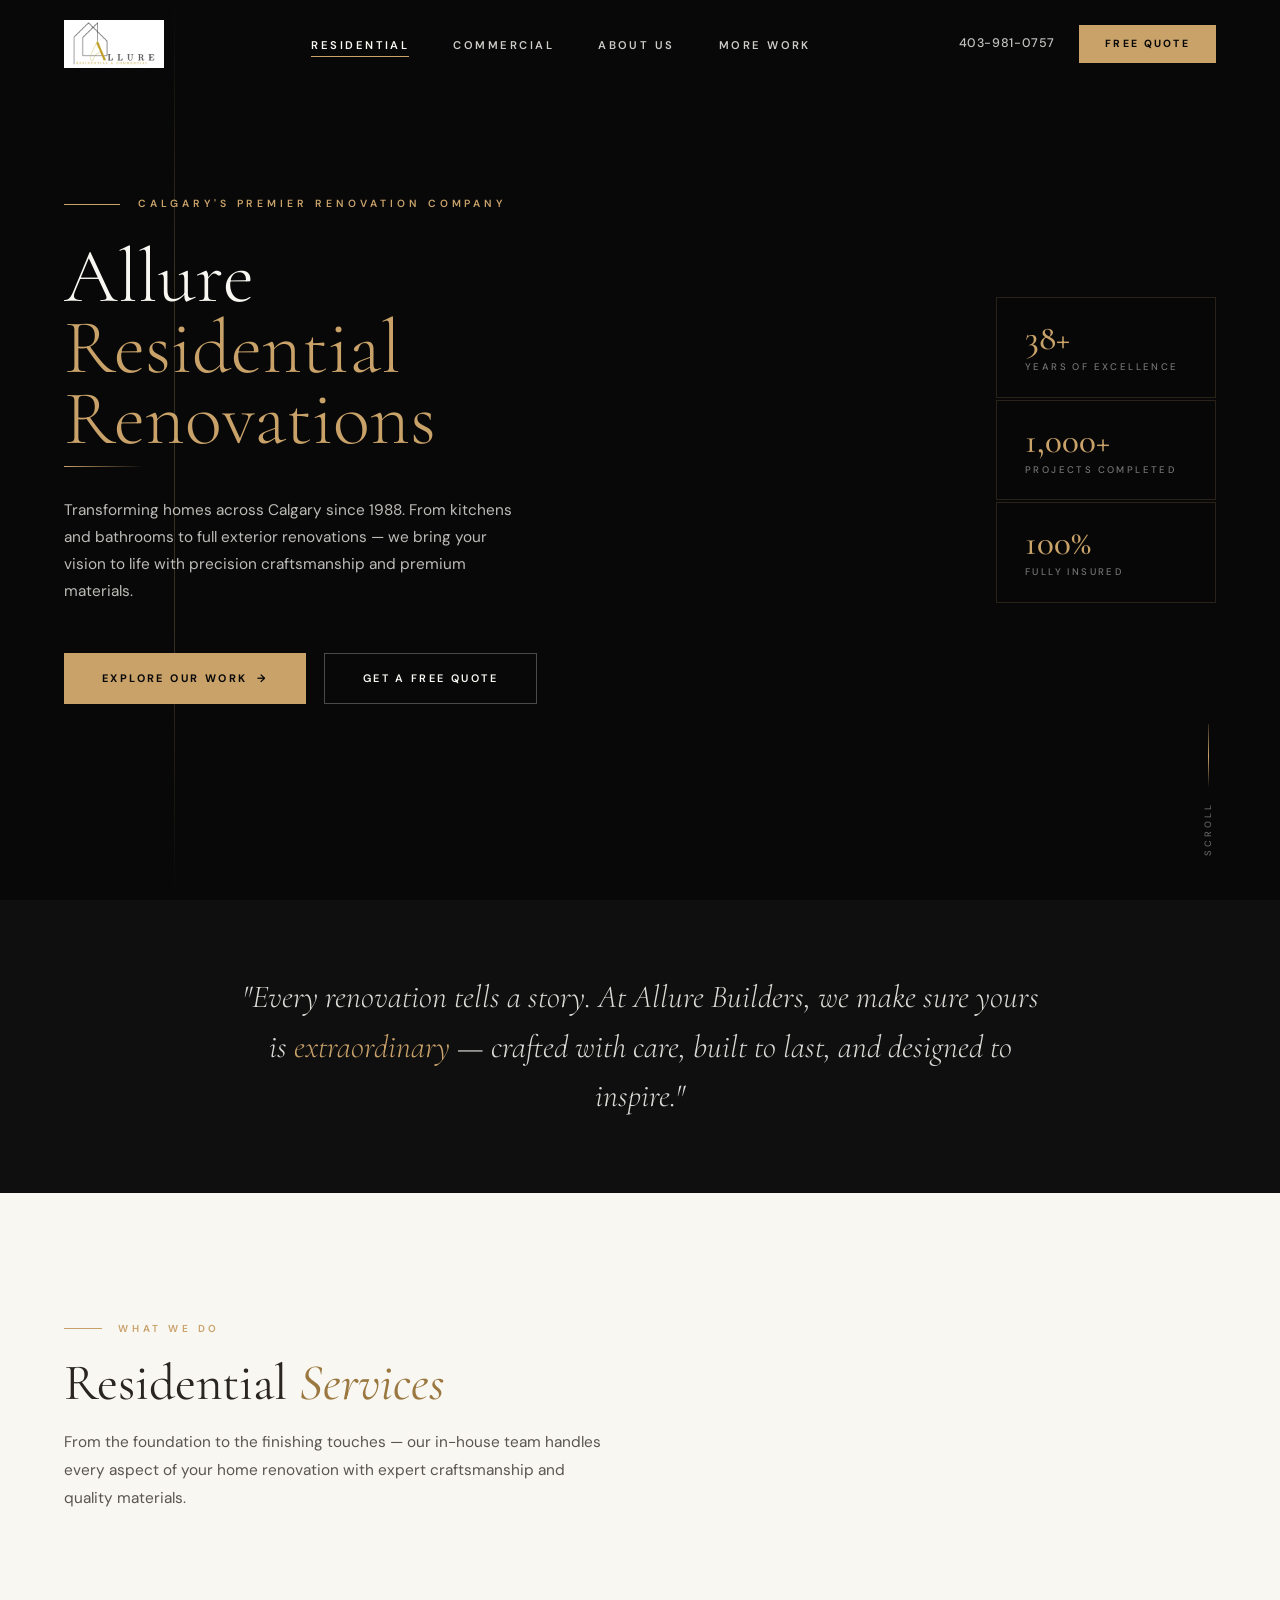
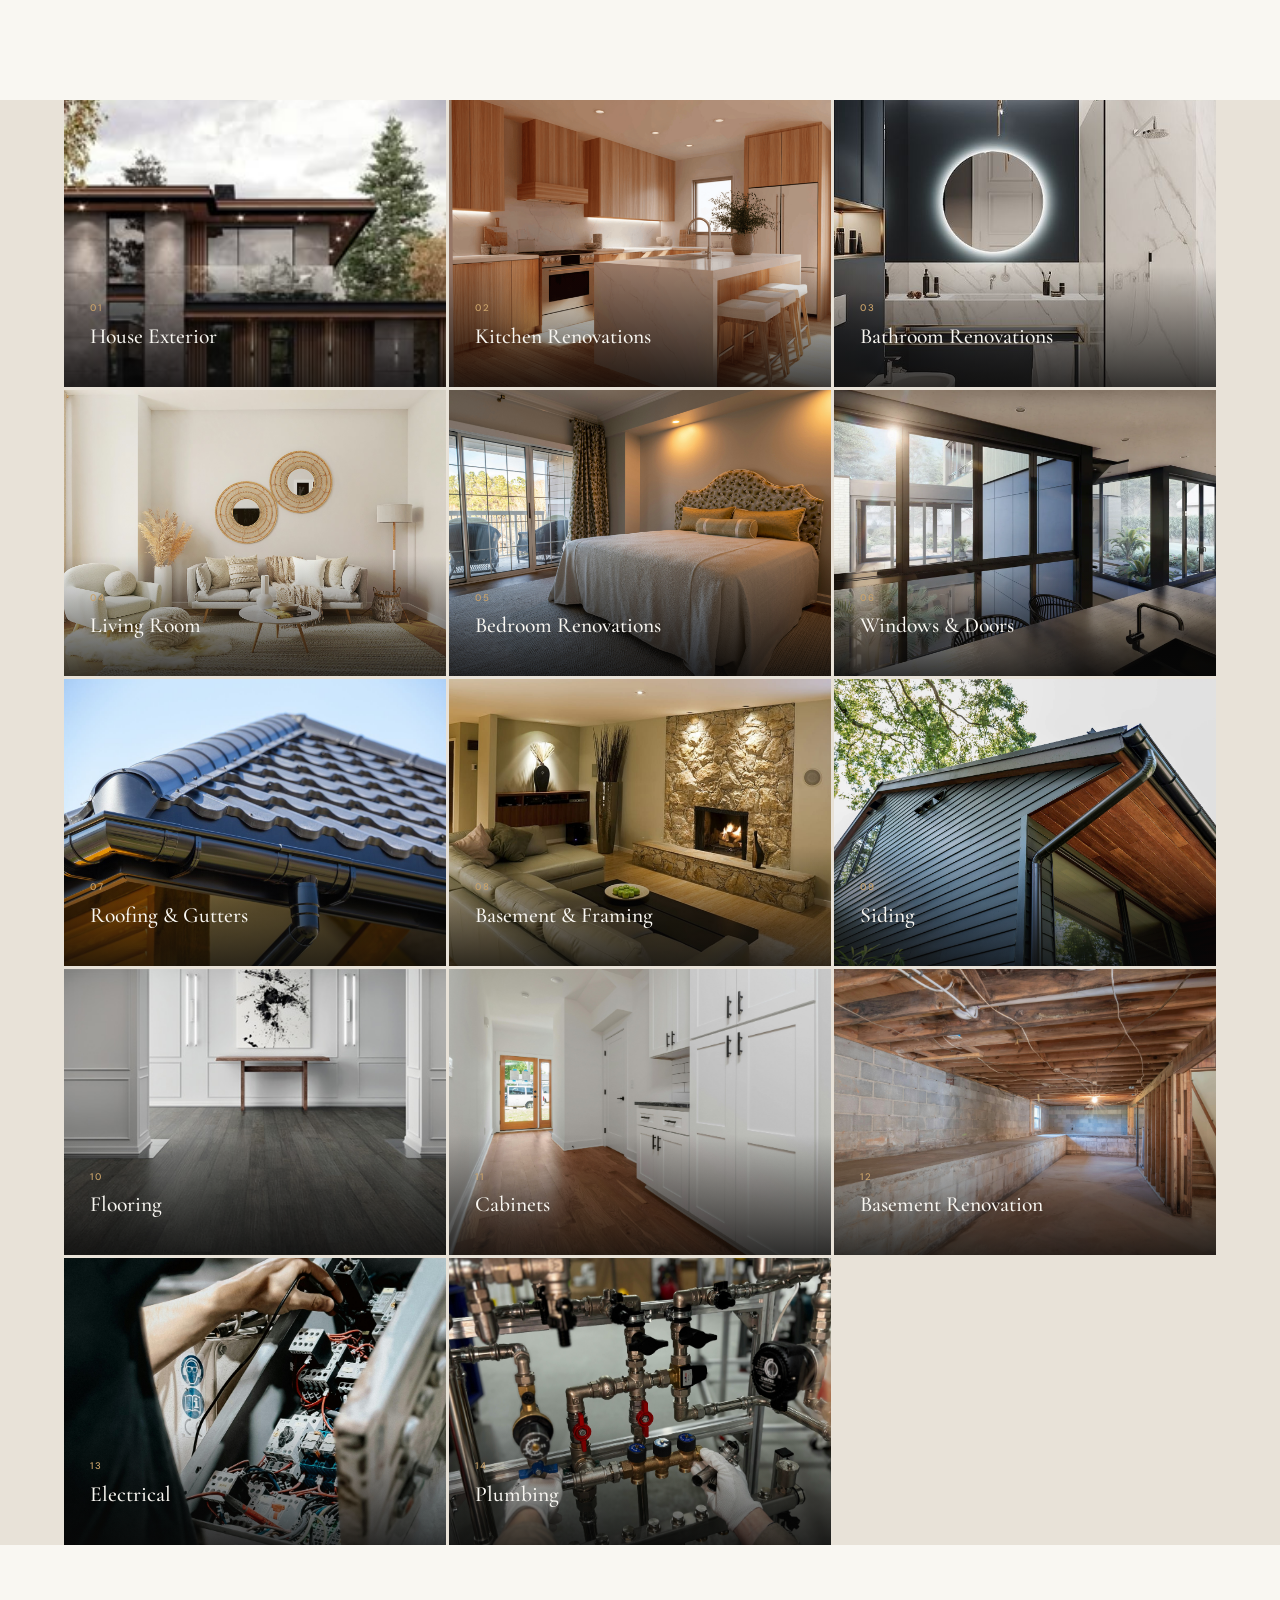
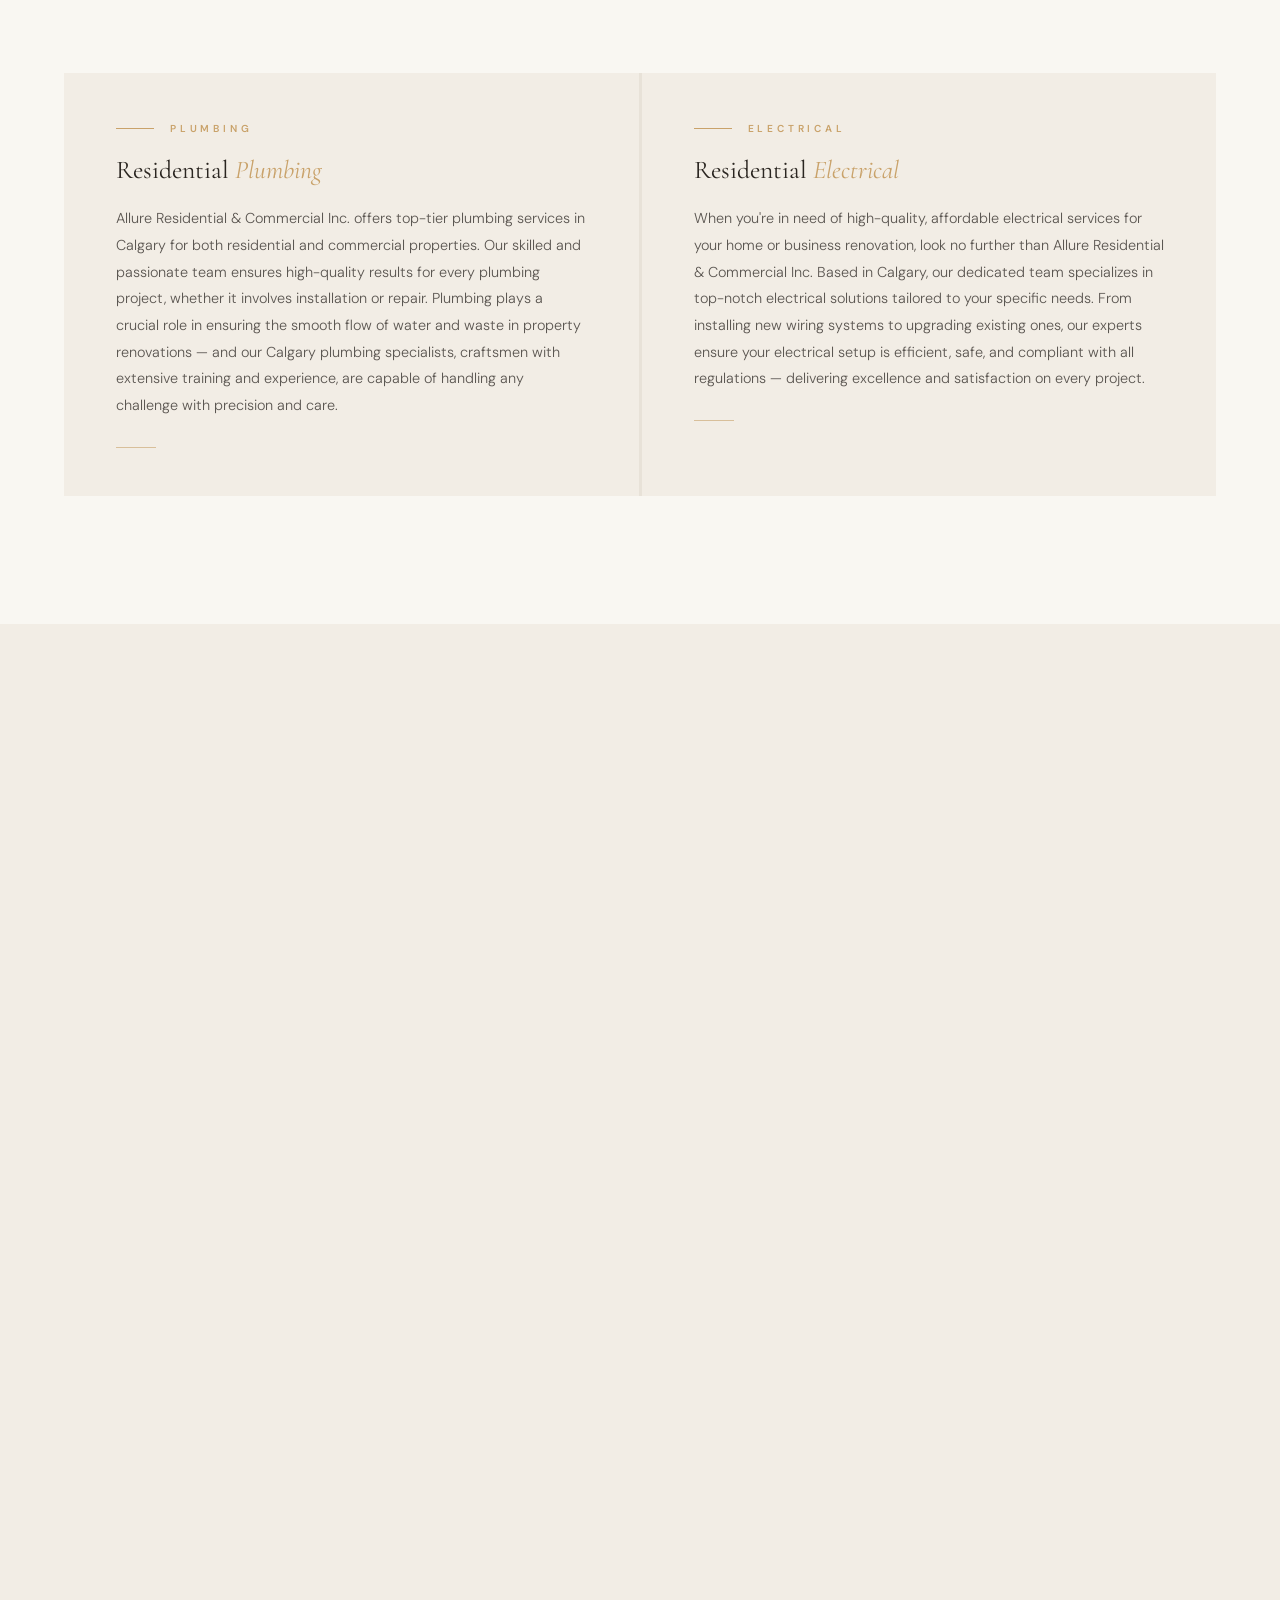
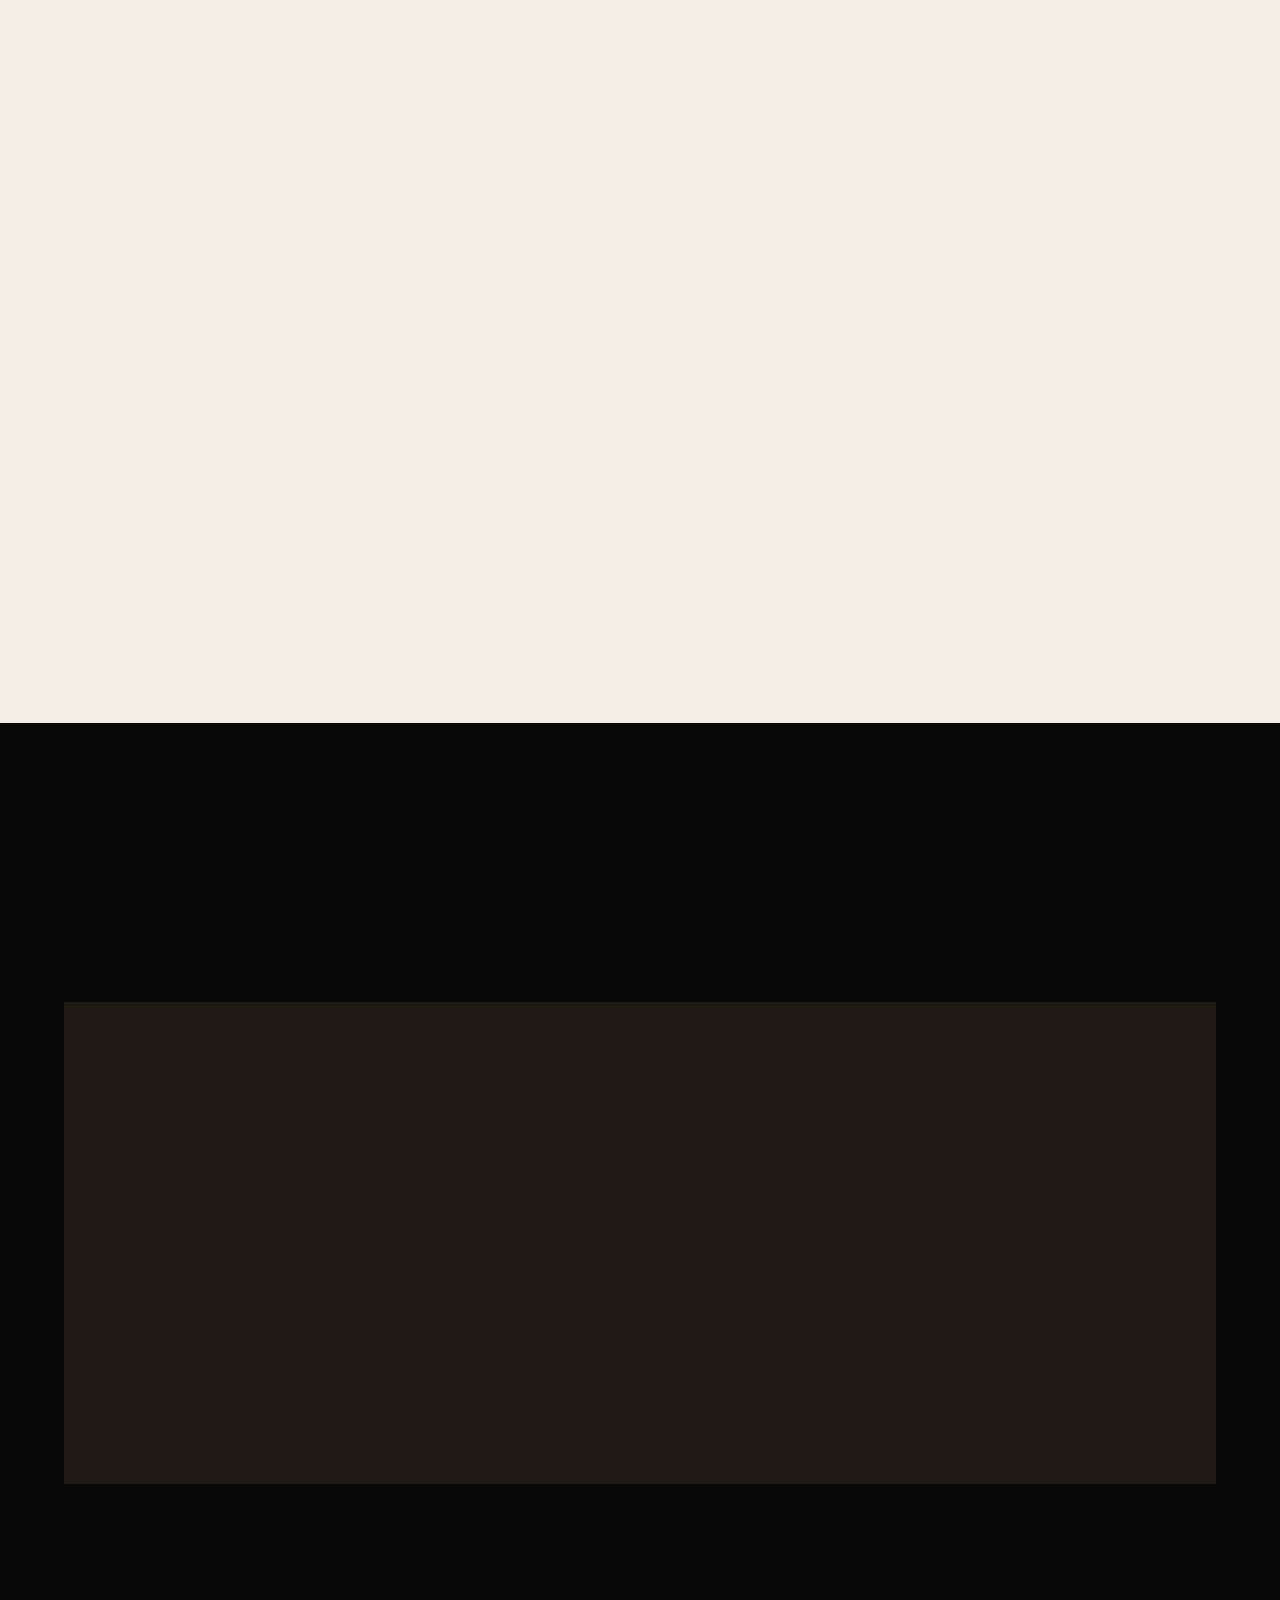
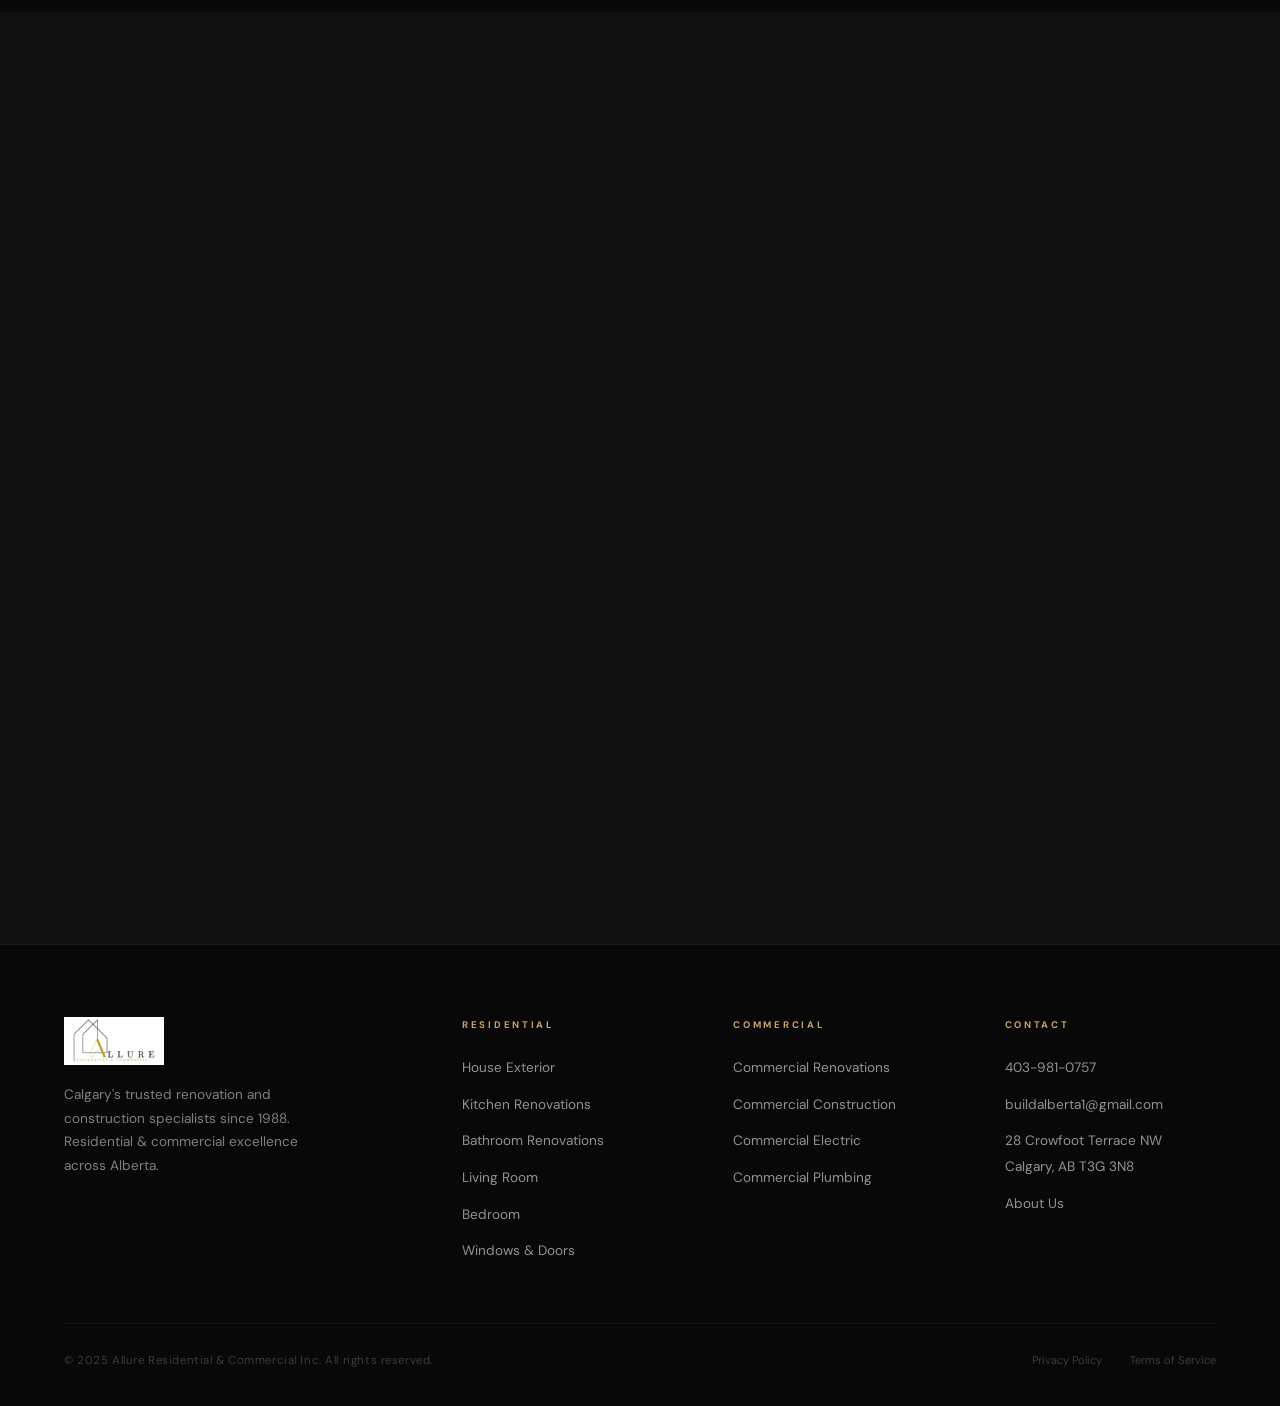
==== commit ad7dd6f6: "Remove poster images to fix hero flash on page transitions" ====
--- a/index.html
+++ b/index.html
@@ -5,6 +5,9 @@
   <meta name="viewport" content="width=device-width, initial-scale=1.0" />
   <title>Allure Residential & Commercial Inc. | Residential Renovations Calgary</title>
   <meta name="description" content="Calgary's premier residential renovation company. Kitchen, bathroom, bedroom, living room, house exterior, windows, gutters and more. Serving Calgary since 1988." />
+  <link rel="preconnect" href="https://fonts.googleapis.com">
+  <link rel="preconnect" href="https://fonts.gstatic.com" crossorigin>
+  <link rel="stylesheet" href="https://fonts.googleapis.com/css2?family=Cormorant+Garamond:ital,wght@0,300;0,400;0,500;0,600;0,700;1,300;1,400;1,500;1,600&family=DM+Sans:ital,opsz,wght@0,9..40,300;0,9..40,400;0,9..40,500;0,9..40,600;1,9..40,300&display=swap" rel="stylesheet">
   <link rel="stylesheet" href="styles.css" />
 
   <!--
@@ -66,7 +69,7 @@
 
 <!-- ── HERO ───────────────────────────────────────── -->
 <section class="hero">
-  <video class="hero-bg hero-video" autoplay muted loop playsinline preload="none" poster="images/hero-residential.jpg">
+  <video class="hero-bg hero-video" autoplay muted loop playsinline preload="metadata">
     <source src="images/residentialpromoLASTONE.mp4" type="video/mp4">
   </video>
   <div class="hero-overlay"></div>
@@ -596,6 +599,6 @@
   <button id="lightboxNext" class="lightbox-next">&#8594;</button>
 </div>
 
-<script src="script.js"></script>
+<script src="script.js" defer></script>
 </body>
 </html>
--- a/styles.css
+++ b/styles.css
@@ -3,12 +3,19 @@
    styles.css
 ================================================================ */
 
-@import url('https://fonts.googleapis.com/css2?family=Cormorant+Garamond:ital,wght@0,300;0,400;0,500;0,600;0,700;1,300;1,400;1,500;1,600&family=DM+Sans:ital,opsz,wght@0,9..40,300;0,9..40,400;0,9..40,500;0,9..40,600;1,9..40,300&display=swap');
 
 *, *::before, *::after {
   margin: 0;
   padding: 0;
   box-sizing: border-box;
+}
+
+body {
+  animation: pageFadeIn 0.25s ease forwards;
+}
+@keyframes pageFadeIn {
+  from { opacity: 0; }
+  to   { opacity: 1; }
 }
 
 :root {
